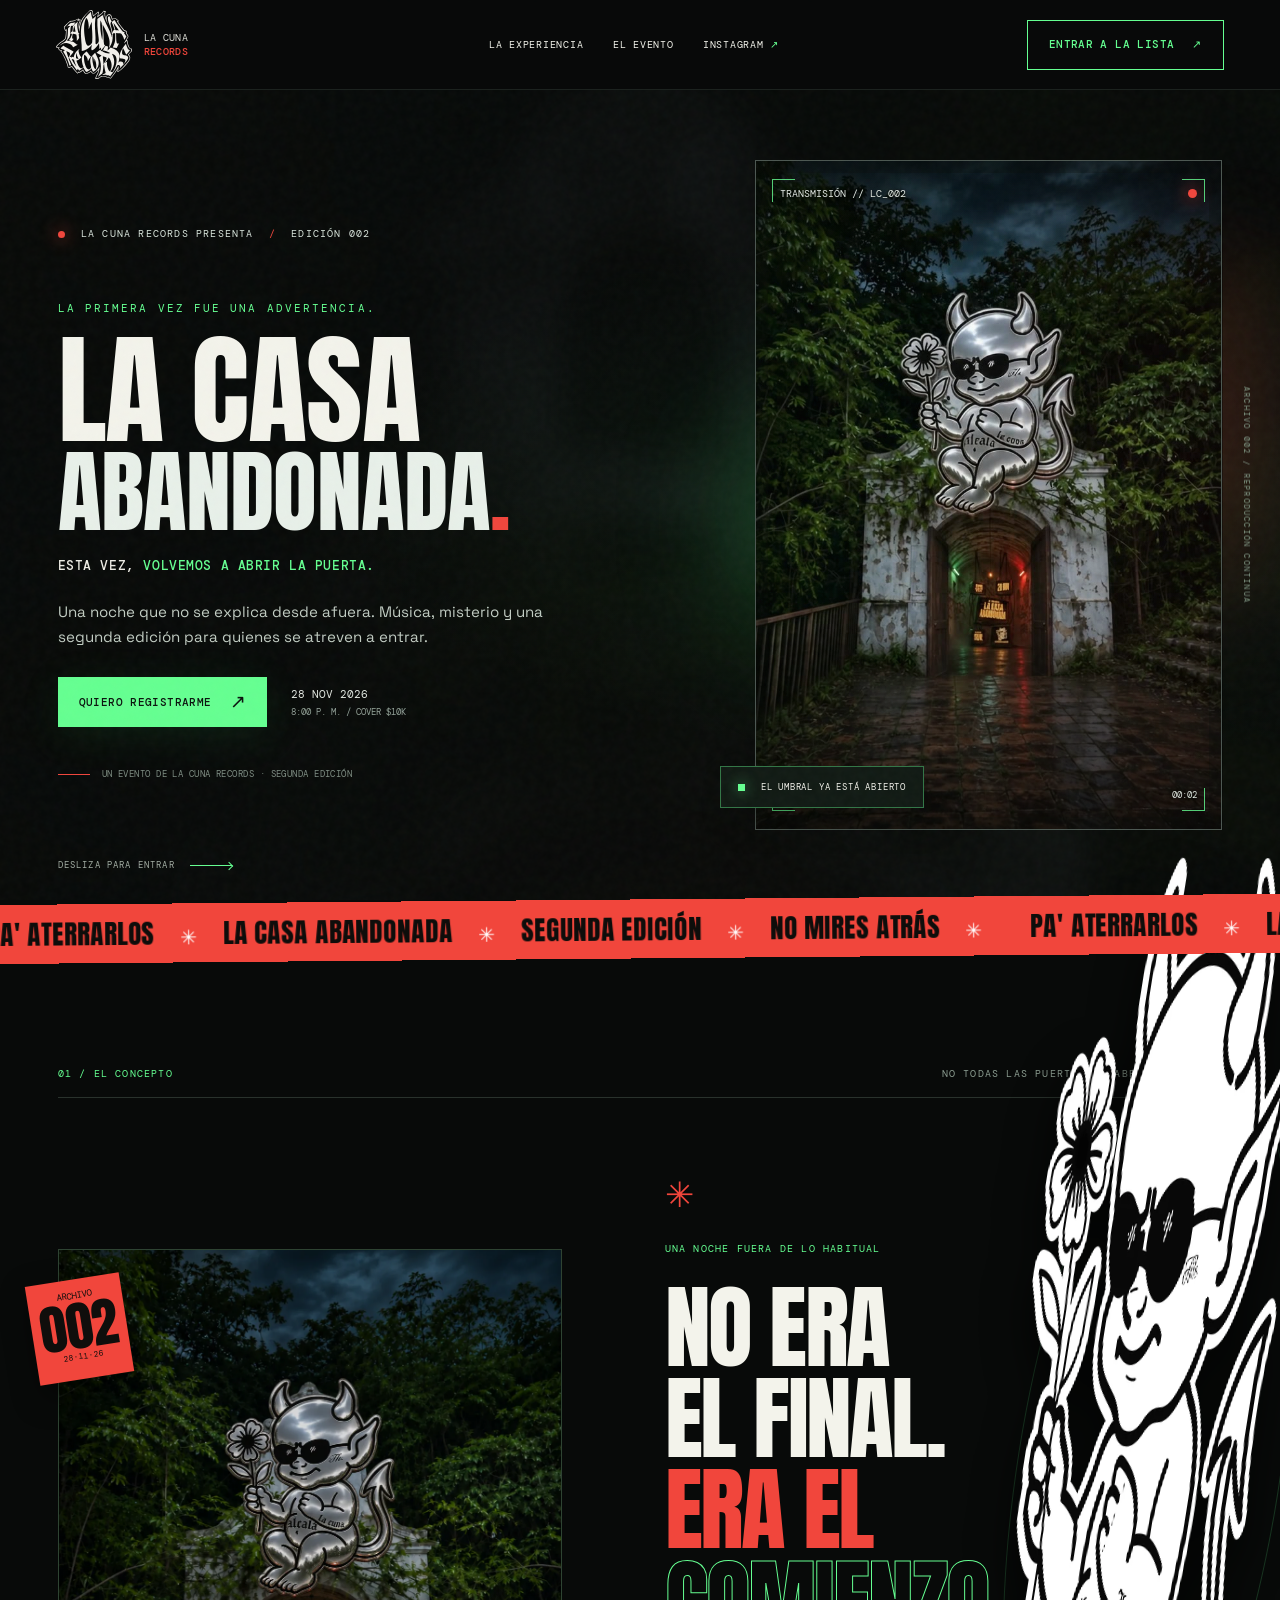
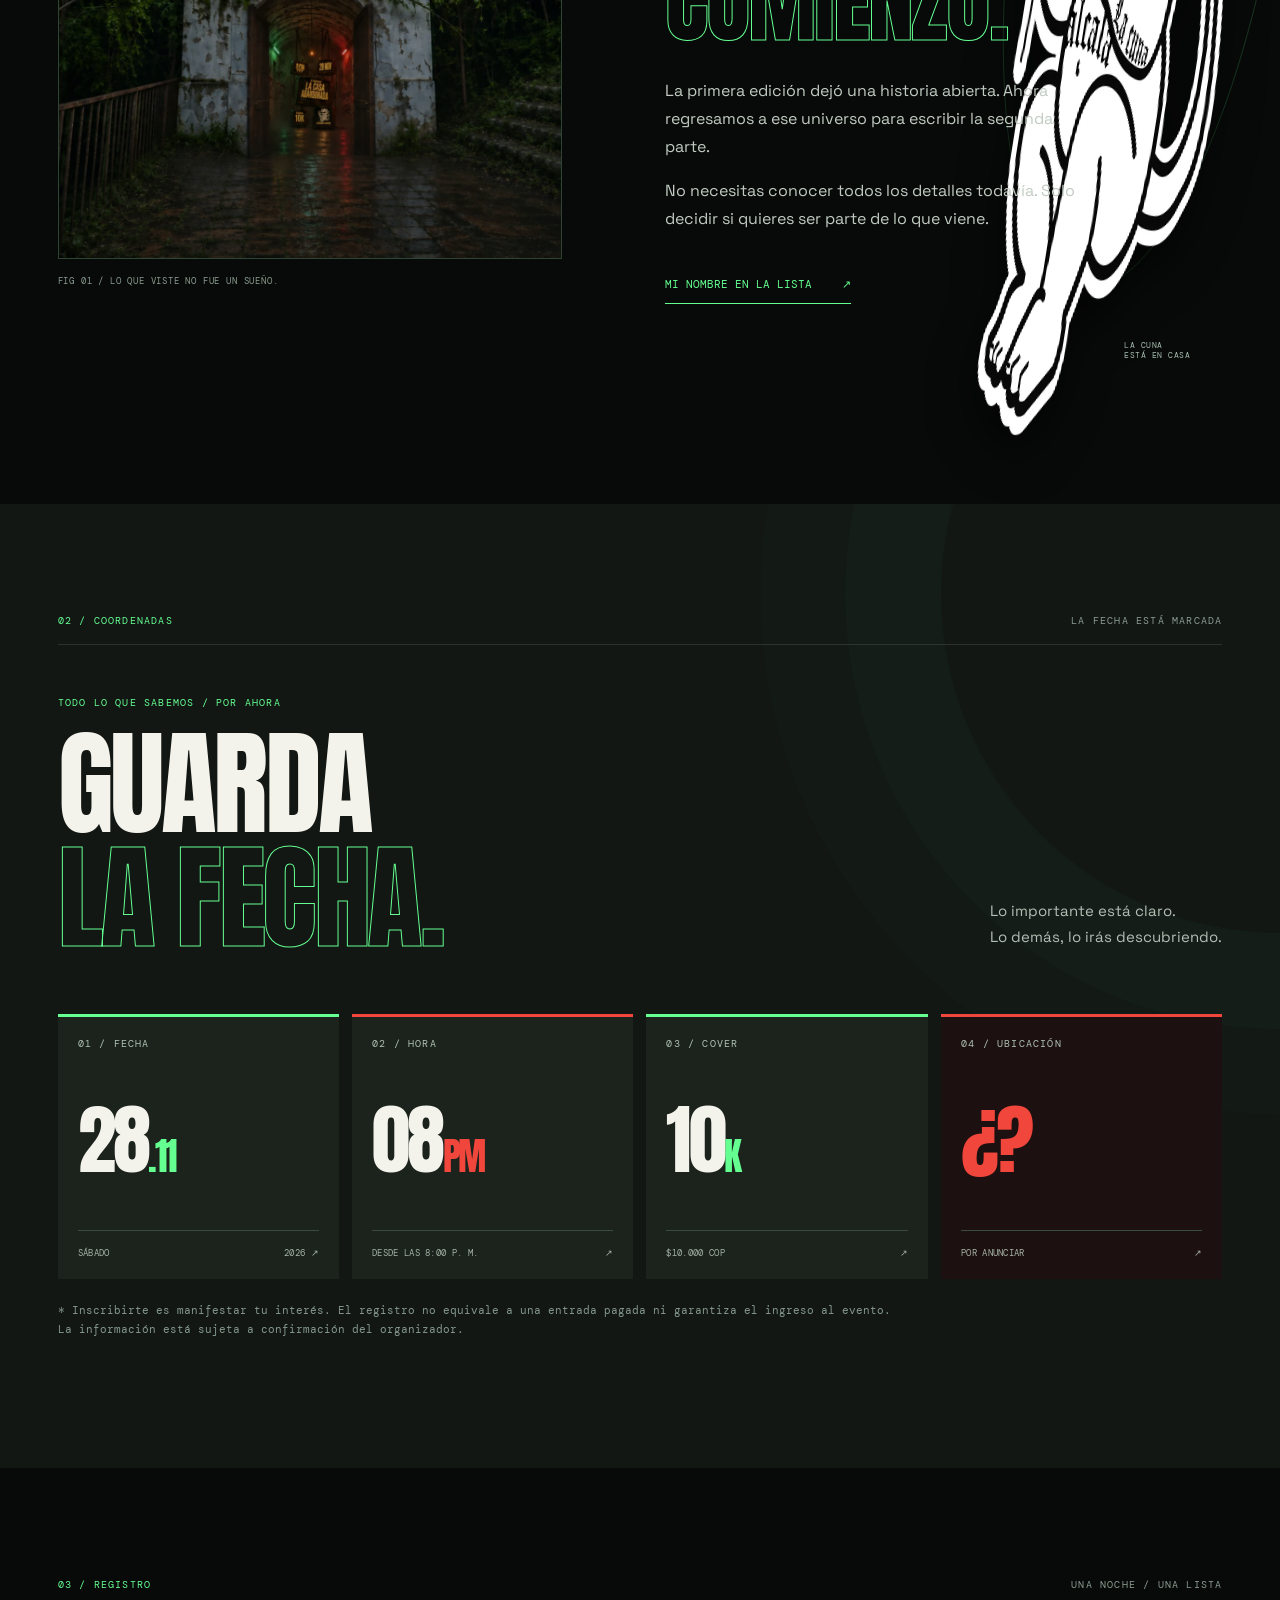
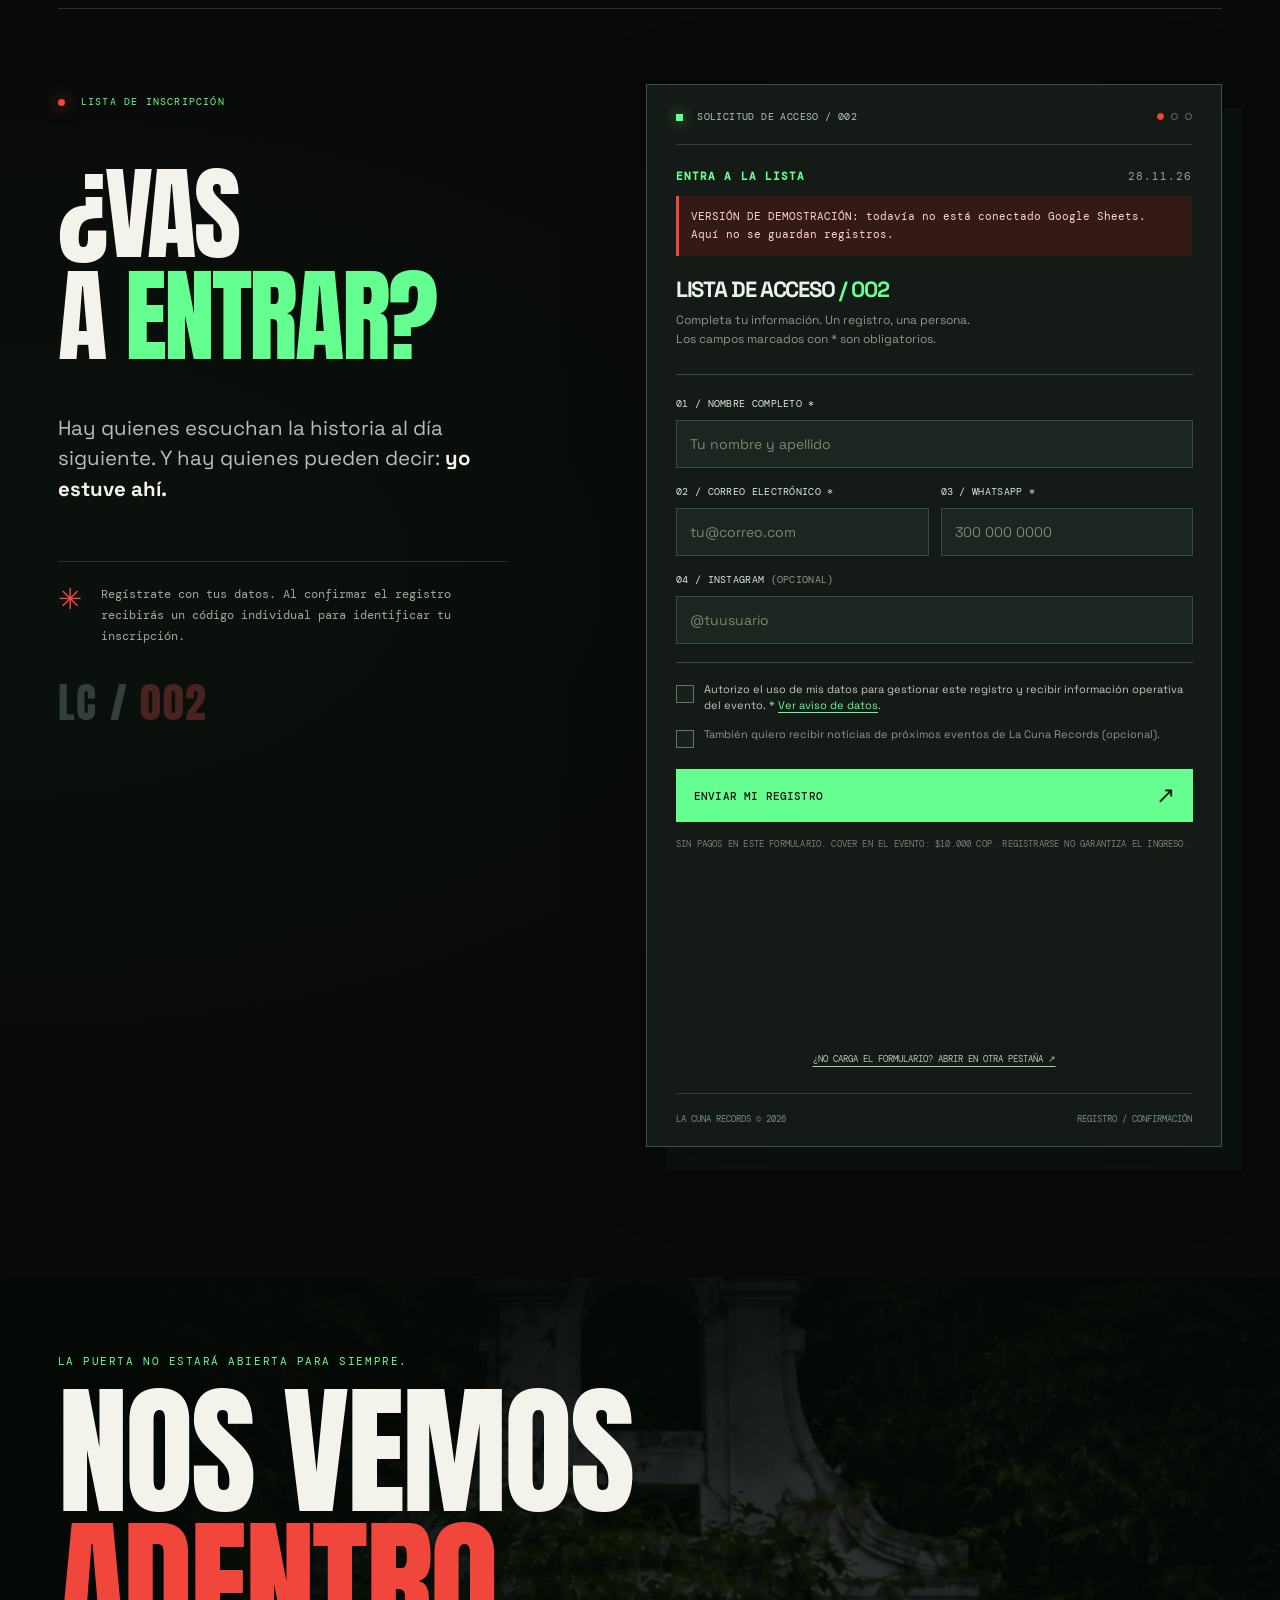
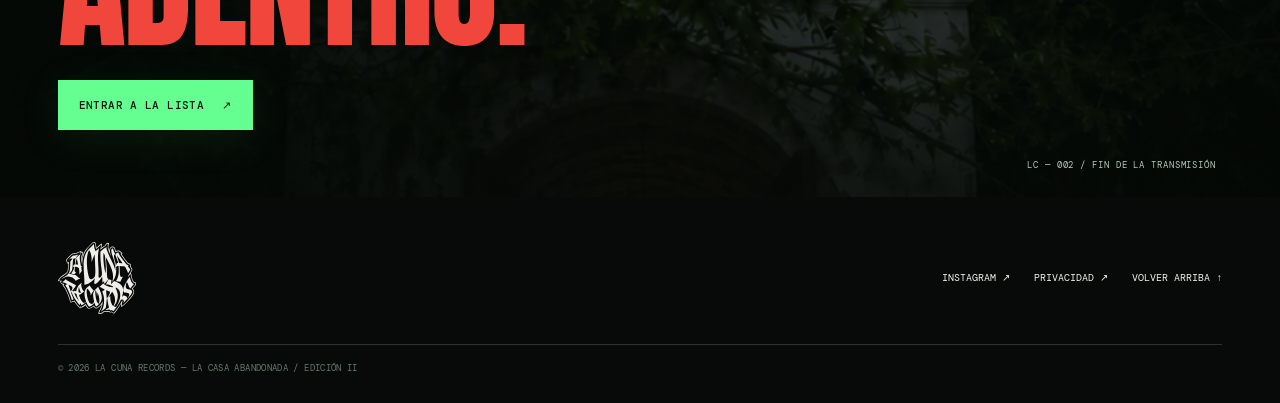
==== index.html @ 4467b570 "Add files via upload" ====
<!doctype html>
<html lang="es">
<head>
  <meta charset="utf-8">
  <meta name="viewport" content="width=device-width, initial-scale=1, viewport-fit=cover">
  <meta name="theme-color" content="#080a09">
  <meta name="description" content="La Casa Abandonada II, 28 de noviembre de 2026. Una experiencia de La Cuna Records. Entra a la lista de registro.">
  <meta property="og:type" content="website">
  <meta property="og:title" content="La Casa Abandonada II — La Cuna Records">
  <meta property="og:description" content="Hay puertas que solo se abren una noche. 28 NOV 2026 · Registro abierto.">
  <meta property="og:locale" content="es_CO">
  <meta property="og:image" content="https://juancarlos5505-ship-it.github.io/LACUNARECORDZ/assets/capilla-nocturna.webp">
  <meta name="color-scheme" content="dark">
  <link rel="icon" type="image/webp" href="./assets/mascota-cuna.webp">
  <link rel="preconnect" href="https://fonts.googleapis.com">
  <link rel="preconnect" href="https://fonts.gstatic.com" crossorigin>
  <link href="https://fonts.googleapis.com/css2?family=Anton&family=DM+Mono:wght@400;500&family=Space+Grotesk:wght@400;500;600;700&display=swap" rel="stylesheet">
  <link rel="preload" as="image" href="./assets/video-portada.jpg">
  <link rel="stylesheet" href="./styles.css">
  <script src="./config.js" defer></script>
  <script src="./main.js" defer></script>
  <title>La Casa Abandonada II | La Cuna Records</title>
</head>
<body>
<a href="#contenido" class="skip-link">Saltar al contenido</a>
<div class="grain" aria-hidden="true"></div>
<div class="scroll-progress" id="scroll-progress" aria-hidden="true"></div>

<header class="site-header" id="inicio">
  <a class="site-logo" href="#inicio" aria-label="La Cuna Records, inicio">
    <img src="./assets/logo-lacuna-claro.svg" alt="La Cuna Records" width="96" height="88">
    <span>LA CUNA<br><strong>RECORDS</strong></span>
  </a>
  <nav class="navigation" aria-label="Navegación principal">
    <a href="#experiencia">LA EXPERIENCIA</a>
    <a href="#informacion">EL EVENTO</a>
    <a href="https://www.instagram.com/lacunarecordz/" target="_blank" rel="noopener noreferrer">INSTAGRAM <span aria-hidden="true">↗</span></a>
  </nav>
  <a href="#registro" class="button button-outline nav-register">ENTRAR A LA LISTA <span aria-hidden="true">↗</span></a>
</header>

<main id="contenido">
  <section class="hero" aria-labelledby="hero-title">
    <div class="hero-ambient" aria-hidden="true"></div>
    <div class="hero-grid page-width">
      <div class="hero-copy">
        <p class="eyebrow hero-eyebrow"><span class="live-dot"></span> LA CUNA RECORDS PRESENTA <span class="slash">/</span> EDICIÓN 002</p>
        <p class="hero-overline" data-reveal="up">LA PRIMERA VEZ FUE UNA ADVERTENCIA.</p>
        <h1 class="hero-title" id="hero-title" aria-label="La Casa Abandonada">
          <span class="title-line title-one" data-reveal="up">LA CASA</span>
          <span class="title-line title-two" data-reveal="up">ABANDONADA<span class="red-dot">.</span></span>
        </h1>
        <p class="hero-subtitle" data-reveal="up">ESTA VEZ, <em>VOLVEMOS A ABRIR LA PUERTA.</em></p>
        <p class="hero-description" data-reveal="up">Una noche que no se explica desde afuera. Música, misterio y una segunda edición para quienes se atreven a entrar.</p>
        <div class="hero-actions" data-reveal="up">
          <a class="button button-solid" href="#registro">QUIERO REGISTRARME <span class="arrow" aria-hidden="true">↗</span></a>
          <span class="hero-date"><span>28 NOV 2026</span><small>8:00 P. M. / COVER $10K</small></span>
        </div>
        <div class="hero-footnote"><span class="mini-line"></span> UN EVENTO DE LA CUNA RECORDS · SEGUNDA EDICIÓN</div>
      </div>

      <div class="hero-scene" aria-label="Video de la cámara entrando a la iglesia de La Casa Abandonada">
        <div class="hero-scene-glow" aria-hidden="true"></div>
        <div class="scene-frame">
          <video class="scene-video" id="scene-video" muted autoplay loop playsinline preload="metadata" poster="./assets/video-portada.jpg" aria-label="Recorrido visual hacia la entrada del evento">
            <source src="./assets/entrada-cinematica.mp4" type="video/mp4">
          </video>
          <div class="scene-vignette" aria-hidden="true"></div>
          <div class="scene-top"><span>TRANSMISIÓN // LC_002</span><span class="rec-dot"></span></div>
          <div class="scene-bottom"><span>28 NOV <b>·</b> LA CASA ABANDONADA</span><span>00:02</span></div>
          <span class="scene-corner tl" aria-hidden="true"></span><span class="scene-corner tr" aria-hidden="true"></span>
          <span class="scene-corner bl" aria-hidden="true"></span><span class="scene-corner br" aria-hidden="true"></span>
        </div>
        <div class="scene-side-note" aria-hidden="true">ARCHIVO 002 / REPRODUCCIÓN CONTINUA</div>
        <div class="scene-label"><span class="green-square"></span> EL UMBRAL YA ESTÁ ABIERTO</div>
      </div>
    </div>
    <a href="#experiencia" class="scroll-cue" aria-label="Desplazarse para conocer el evento"><span>DESLIZA PARA ENTRAR</span><span class="scroll-line"></span></a>
  </section>

  <div class="ticker" aria-hidden="true"><div class="ticker-track"><span>PA' ATERRARLOS <i>✳</i> LA CASA ABANDONADA <i>✳</i> SEGUNDA EDICIÓN <i>✳</i> NO MIRES ATRÁS <i>✳</i> </span><span>PA' ATERRARLOS <i>✳</i> LA CASA ABANDONADA <i>✳</i> SEGUNDA EDICIÓN <i>✳</i> NO MIRES ATRÁS <i>✳</i> </span></div></div>

  <section id="experiencia" class="experience page-width section-pad" aria-labelledby="experience-title">
    <div class="section-label"><span>01 / EL CONCEPTO</span><span>NO TODAS LAS PUERTAS SE ABREN DOS VECES</span></div>
    <div class="experience-grid">
      <div class="evidence-art reveal-item">
        <div class="evidence-image"><img src="./assets/escena-cromada.webp" alt="La iglesia nocturna y el personaje cromado de La Cuna Records" loading="lazy" width="1080" height="1920"></div>
        <div class="evidence-stamp"><span>ARCHIVO</span><strong>002</strong><small>28·11·26</small></div>
        <span class="evidence-caption">FIG 01 / LO QUE VISTE NO FUE UN SUEÑO.</span>
      </div>
      <div class="experience-copy reveal-item">
        <span class="little-star">✳</span>
        <p class="eyebrow">UNA NOCHE FUERA DE LO HABITUAL</p>
        <h2 id="experience-title" class="section-title">NO ERA<br>EL FINAL.<br><span>ERA EL</span><br><em>COMIENZO.</em></h2>
        <p>La primera edición dejó una historia abierta. Ahora regresamos a ese universo para escribir la segunda parte.</p>
        <p>No necesitas conocer todos los detalles todavía. Solo decidir si quieres ser parte de lo que viene.</p>
        <a class="text-cta" href="#registro">MI NOMBRE EN LA LISTA <span aria-hidden="true">↗</span></a>
        <div class="mascot-wrap" aria-hidden="true"><span class="mascot-ring"></span><img src="./assets/mascota-cuna.webp" alt="" width="900" height="1202" loading="lazy"><span class="mascot-note">LA CUNA<br>ESTÁ EN CASA</span></div>
      </div>
    </div>
  </section>

  <section id="informacion" class="details section-pad" aria-labelledby="details-title">
    <div class="page-width">
      <div class="section-label"><span>02 / COORDENADAS</span><span>LA FECHA ESTÁ MARCADA</span></div>
      <div class="details-header reveal-item"><div><span class="eyebrow">TODO LO QUE SABEMOS / POR AHORA</span><h2 id="details-title" class="section-title">GUARDA<br><em>LA FECHA.</em></h2></div><p>Lo importante está claro.<br>Lo demás, lo irás descubriendo.</p></div>
      <div class="details-grid">
        <article class="info-card reveal-item"><span class="info-num">01 / FECHA</span><div class="info-display">28<span>.11</span></div><div class="info-footer"><span>SÁBADO</span><span>2026 ↗</span></div></article>
        <article class="info-card reveal-item"><span class="info-num">02 / HORA</span><div class="info-display">08<span>PM</span></div><div class="info-footer"><span>DESDE LAS 8:00 P. M.</span><span>↗</span></div></article>
        <article class="info-card reveal-item"><span class="info-num">03 / COVER</span><div class="info-display">10<span>K</span></div><div class="info-footer"><span>$10.000 COP</span><span>↗</span></div></article>
        <article class="info-card info-location reveal-item"><span class="info-num">04 / UBICACIÓN</span><div class="info-display">¿?</div><div class="info-footer"><span>POR ANUNCIAR</span><span>↗</span></div></article>
      </div>
      <p class="fine-print">* Inscribirte es manifestar tu interés. El registro no equivale a una entrada pagada ni garantiza el ingreso al evento. La información está sujeta a confirmación del organizador.</p>
    </div>
  </section>

  <section id="registro" class="registration section-pad" aria-labelledby="register-title">
    <div class="page-width">
      <div class="section-label"><span>03 / REGISTRO</span><span>UNA NOCHE / UNA LISTA</span></div>
      <div class="registration-grid">
        <div class="registration-aside reveal-item">
          <p class="eyebrow"><span class="live-dot"></span> LISTA DE INSCRIPCIÓN</p>
          <h2 id="register-title" class="section-title">¿VAS<br>A <span>ENTRAR?</span></h2>
          <p class="register-lead">Hay quienes escuchan la historia al día siguiente. Y hay quienes pueden decir: <strong>yo estuve ahí.</strong></p>
          <div class="register-rule"><span>✳</span><p>Regístrate con tus datos. Al confirmar el registro recibirás un código individual para identificar tu inscripción.</p></div>
          <div class="register-watermark">LC / <span>002</span></div>
        </div>
        <div class="form-frame reveal-item">
          <div class="form-top"><span><span class="green-square"></span> SOLICITUD DE ACCESO / 002</span><div class="window-dots" aria-hidden="true"><i></i><i></i><i></i></div></div>
          <div class="form-intro"><strong>ENTRA A LA LISTA</strong><span>28.11.26</span></div>
          <p class="setup-warning" id="setup-warning" hidden>VERSIÓN DE DEMOSTRACIÓN: todavía no está conectado Google Sheets. Aquí no se guardan registros.</p>
          <iframe id="registration-frame" src="./formulario-preview.html" title="Formulario para registrarte en La Casa Abandonada" loading="lazy" referrerpolicy="strict-origin-when-cross-origin"></iframe>
          <a id="open-form" class="fallback-link" href="./formulario-preview.html" target="_blank" rel="noopener noreferrer">¿NO CARGA EL FORMULARIO? ABRIR EN OTRA PESTAÑA ↗</a>
          <div class="form-bottom"><span>LA CUNA RECORDS © 2026</span><span>REGISTRO / CONFIRMACIÓN</span></div>
        </div>
      </div>
    </div>
  </section>

  <section class="closing" aria-labelledby="closing-title">
    <img src="./assets/capilla-nocturna.webp" alt="Entrada nocturna a la iglesia de La Casa Abandonada" loading="lazy" width="941" height="1672">
    <div class="closing-shade" aria-hidden="true"></div>
    <div class="closing-copy page-width reveal-item"><p>LA PUERTA NO ESTARÁ ABIERTA PARA SIEMPRE.</p><h2 id="closing-title">NOS VEMOS<br><span>ADENTRO.</span></h2><a href="#registro" class="button button-solid">ENTRAR A LA LISTA <span aria-hidden="true">↗</span></a></div>
    <span class="closing-tag">LC — 002 / FIN DE LA TRANSMISIÓN</span>
  </section>
</main>
<footer class="site-footer page-width"><a href="#inicio" class="footer-brand"><img src="./assets/logo-lacuna-claro.svg" alt="La Cuna Records" width="78" height="72"></a><div class="footer-links"><a href="https://www.instagram.com/lacunarecordz/" target="_blank" rel="noopener noreferrer">INSTAGRAM ↗</a><a href="./privacidad.html">PRIVACIDAD ↗</a><a href="#inicio">VOLVER ARRIBA ↑</a></div><p>© 2026 LA CUNA RECORDS — LA CASA ABANDONADA / EDICIÓN II</p></footer>
</body>
</html>
---- styles.css ----
:root{--bg:#080a09;--surface:#101310;--surface-2:#161b17;--text:#f3f3eb;--soft:#c1c9c1;--muted:#919e95;--line:#29322c;--green:#65ff91;--red:#f1463c;--mono:'DM Mono',monospace;--body:'Space Grotesk',Arial,sans-serif;--display:'Anton','Impact',sans-serif}
*,*::before,*::after{box-sizing:border-box}
html{scroll-behavior:smooth;scroll-padding-top:95px}
body{margin:0;background:var(--bg);color:var(--text);font-family:var(--body);-webkit-font-smoothing:antialiased;overflow-x:clip}
a{color:inherit;text-decoration:none}button{font:inherit}img,video{display:block;max-width:100%}::selection{background:var(--red);color:#fff}
.page-width{width:min(100% - clamp(44px,9vw,160px),1540px);margin-inline:auto}
.skip-link{position:fixed;left:20px;top:-100px;background:var(--green);color:#000;padding:14px;z-index:1000}.skip-link:focus{top:15px}
.grain{position:fixed;inset:0;z-index:30;opacity:.13;pointer-events:none;background-image:url("data:image/svg+xml,%3Csvg viewBox='0 0 160 160' xmlns='http://www.w3.org/2000/svg'%3E%3Cfilter id='n'%3E%3CfeTurbulence type='fractalNoise' baseFrequency='.7' numOctaves='3' stitchTiles='stitch'/%3E%3C/filter%3E%3Crect width='100%25' height='100%25' opacity='.25' filter='url(%23n)'/%3E%3C/svg%3E")}
.scroll-progress{position:fixed;top:0;left:0;height:2px;width:0;background:linear-gradient(90deg,var(--green),var(--red));z-index:200;pointer-events:none}
.site-header{height:90px;display:flex;align-items:center;justify-content:space-between;gap:25px;padding:0 clamp(22px,4.4vw,75px);background:rgba(8,10,9,.78);border-bottom:1px solid rgba(178,209,184,.12);backdrop-filter:blur(17px);position:relative;z-index:100}
.site-logo{display:flex;align-items:center;gap:12px;min-width:185px}.site-logo img{height:69px;width:auto;max-width:78px;object-fit:contain}.site-logo span{font-family:var(--mono);letter-spacing:.03em;line-height:1.4;font-size:10px;color:#deded7}.site-logo strong{color:var(--red);font-weight:500}
.navigation{display:flex;align-items:center;gap:clamp(18px,2.3vw,38px);font:10px var(--mono);letter-spacing:.075em}.navigation a{transition:color .2s}.navigation a:hover,.footer-links a:hover{color:var(--green)}.navigation a span{color:var(--green)}
.button{display:inline-flex;align-items:center;justify-content:space-between;gap:18px;min-height:50px;padding:14px 21px;font:11px/1.3 var(--mono);font-weight:500;letter-spacing:.035em;white-space:nowrap;transition:transform .28s cubic-bezier(.2,.7,.2,1),background .28s,border-color .28s,color .28s;cursor:pointer}.button:hover{transform:translateY(-4px)}.button:focus-visible,.text-cta:focus-visible,.site-header a:focus-visible{outline:2px solid var(--green);outline-offset:4px}.button-outline{border:1px solid var(--green);color:var(--green)}.button-outline:hover{background:var(--green);color:var(--bg)}.button-solid{background:var(--green);color:#0b130e;box-shadow:0 8px 42px rgba(52,210,90,.1)}.button-solid:hover{background:#91ffae;box-shadow:0 14px 45px rgba(52,210,90,.19)}.button .arrow{font-size:19px;line-height:.6}
.eyebrow{font:10px/1.5 var(--mono);color:var(--green);letter-spacing:.12em}.slash{color:var(--red);padding:0 8px}.live-dot,.rec-dot,.green-square{width:7px;height:7px;display:inline-block;background:var(--red);border-radius:50%;vertical-align:middle;box-shadow:0 0 17px var(--red);margin-right:9px;animation:blinksoft 2.1s ease-in-out infinite}.green-square{border-radius:0;background:var(--green);box-shadow:0 0 14px rgba(101,255,145,.65)}
.hero{min-height:765px;height:min(880px,calc(100svh - 90px));max-height:920px;position:relative;isolation:isolate;overflow:hidden;background:radial-gradient(ellipse at 78% 50%,rgba(38,88,51,.22),transparent 47%),#080a09}
.hero-ambient{position:absolute;z-index:-1;inset:-20%;background-image:linear-gradient(90deg,rgba(8,10,9,.93) 23%,rgba(8,10,9,.7) 56%,rgba(8,10,9,.55)),url('./assets/capilla-nocturna.webp');background-size:cover;background-position:center 42%;opacity:.22;filter:blur(15px) saturate(1.25);transform:scale(1.05)}
.hero-grid{height:100%;display:grid;grid-template-columns:minmax(0,1.17fr) minmax(0,.83fr);gap:clamp(24px,3vw,63px);align-items:center;position:relative;z-index:1}
.hero-copy{padding:28px 0 65px;position:relative;z-index:3}.hero-eyebrow{margin:0 0 60px;color:#d9e5dc}.hero-overline{font:11px/1.4 var(--mono);letter-spacing:.19em;color:var(--green);margin:0 0 14px}.hero-title{margin:0;font-family:var(--display);font-weight:400;line-height:.98;letter-spacing:-.035em;max-width:100%}.title-line{display:block;white-space:nowrap}.title-one{font-size:clamp(80px,9.5vw,157px)}.title-two{font-size:clamp(60px,7.0vw,111px);color:#e8f0e9}.red-dot{color:var(--red)}.hero-subtitle{margin:20px 0 0;font-family:var(--mono);font-size:clamp(12px,1vw,15px);font-weight:500;color:#eeede5;letter-spacing:.045em}.hero-subtitle em{font-style:normal;color:var(--green)}.hero-description{font-size:clamp(15px,1.18vw,18px);line-height:1.65;max-width:510px;color:#c2cdc3;margin:26px 0 27px}.hero-actions{display:flex;align-items:center;gap:24px;flex-wrap:wrap}.hero-date{display:flex;flex-direction:column;gap:5px;font:11px var(--mono);color:#e1e7e0}.hero-date small{font-size:9px;color:#93a298}.hero-footnote{position:absolute;bottom:12px;left:0;display:flex;align-items:center;gap:12px;color:#7e8d83;font:9px var(--mono);letter-spacing:.05em;white-space:nowrap}.mini-line{display:inline-block;width:32px;height:1px;background:var(--red)}
.hero-scene{height:min(670px,76vh);max-width:530px;min-width:0;width:100%;position:relative;justify-self:end}.hero-scene-glow{position:absolute;inset:12% -13%;z-index:-1;background:radial-gradient(ellipse at 35% 55%,rgba(29,207,77,.3),transparent 48%),radial-gradient(ellipse at 72% 35%,rgba(246,61,46,.22),transparent 55%);filter:blur(44px)}.scene-frame{width:100%;height:100%;position:relative;overflow:hidden;background:#121815;border:1px solid rgba(210,233,219,.3);box-shadow:0 22px 80px rgba(0,0,0,.65)}.scene-frame::before{content:'';position:absolute;inset:0;z-index:4;pointer-events:none;border:12px solid rgba(10,12,10,.28)}.scene-video{width:100%;height:100%;object-fit:cover;object-position:center 60%;filter:contrast(1.02) saturate(1.03)}.scene-vignette{position:absolute;inset:0;pointer-events:none;background:linear-gradient(180deg,rgba(1,3,2,.5),transparent 17%,transparent 65%,rgba(0,0,0,.72)),linear-gradient(90deg,rgba(4,15,9,.15),transparent 40%,rgba(43,5,4,.2));z-index:2}.scene-top,.scene-bottom{position:absolute;left:24px;right:24px;z-index:5;display:flex;justify-content:space-between;align-items:center;color:#e1e8e2;font:10px var(--mono);text-shadow:0 1px 4px #000}.scene-top{top:26px}.scene-bottom{bottom:28px;font-size:9px}.scene-bottom b{color:var(--red)}.rec-dot{margin:0;width:9px;height:9px}.scene-corner{width:23px;height:23px;position:absolute;border:1px solid var(--green);z-index:5;opacity:.8;pointer-events:none}.scene-corner.tl{top:18px;left:16px;border-right:0;border-bottom:0}.scene-corner.tr{top:18px;right:16px;border-left:0;border-bottom:0}.scene-corner.bl{bottom:18px;left:16px;border-right:0;border-top:0}.scene-corner.br{bottom:18px;right:16px;border-left:0;border-top:0}.scene-side-note{position:absolute;right:-25px;top:50%;transform:translate(50%,-50%) rotate(90deg);font:8px var(--mono);letter-spacing:.15em;color:#839a87;white-space:nowrap}.scene-label{position:absolute;bottom:22px;left:-35px;padding:14px 17px;background:#111a14;border:1px solid rgba(101,255,145,.4);font:9px var(--mono);letter-spacing:.09em;box-shadow:12px 15px 30px rgba(0,0,0,.28)}.scene-label .green-square{margin-right:10px}
.scroll-cue{position:absolute;left:clamp(22px,4.5vw,75px);bottom:29px;display:flex;align-items:center;gap:15px;color:#a2ada3;font:9px var(--mono);letter-spacing:.13em;z-index:3}.scroll-line{height:1px;width:42px;background:var(--green);position:relative}.scroll-line::after{content:'';width:6px;height:6px;border-right:1px solid var(--green);border-bottom:1px solid var(--green);position:absolute;right:0;top:-2px;transform:rotate(-45deg)}
.ticker{background:var(--red);color:#0e0d0b;height:57px;overflow:hidden;display:flex;align-items:center;transform:rotate(-.5deg) scale(1.02);position:relative;z-index:3}.ticker-track{white-space:nowrap;display:flex;width:max-content;animation:marquee 30s linear infinite}.ticker-track span{font:26px var(--display);letter-spacing:.025em;display:block;padding-right:28px}.ticker-track i{color:#fff;font-style:normal;font-size:20px;margin:0 18px}
.section-pad{padding-top:110px;padding-bottom:130px}.section-label{display:flex;justify-content:space-between;align-items:center;gap:20px;border-bottom:1px solid var(--line);padding-bottom:17px;color:#8b9c90;font:10px var(--mono);letter-spacing:.12em}.section-label span:first-child{color:var(--green)}.section-title{font-family:var(--display);font-weight:400;line-height:.99;letter-spacing:-.03em;font-size:clamp(72px,8vw,130px);margin:15px 0 30px}.section-title em{font-style:normal;color:transparent;-webkit-text-stroke:1px var(--text)}
.experience{position:relative}.experience-grid{display:grid;grid-template-columns:minmax(0,.95fr) minmax(0,1.05fr);gap:clamp(35px,8vw,130px);align-items:center;margin-top:65px}.evidence-art{position:relative;width:min(100%,510px);justify-self:center}.evidence-image{height:610px;overflow:hidden;position:relative;background:#142318;border:1px solid rgba(180,233,186,.16)}.evidence-image img{width:100%;height:100%;object-fit:cover;object-position:center 52%;transition:transform 1.3s cubic-bezier(.2,.7,.2,1);filter:brightness(.86)}.evidence-art:hover .evidence-image img{transform:scale(1.045)}.evidence-image:after{content:'';position:absolute;inset:0;background:linear-gradient(180deg,transparent 50%,rgba(2,6,3,.55))}.evidence-stamp{position:absolute;top:30px;left:-26px;display:flex;flex-direction:column;align-items:center;width:95px;height:100px;background:var(--red);color:#100e0c;padding:10px 6px;transform:rotate(-9deg);font:9px var(--mono);box-shadow:5px 12px 30px #0008}.evidence-stamp strong{font:53px/.95 var(--display)}.evidence-stamp small{font-size:8px}.evidence-caption{display:block;margin-top:16px;font:9px var(--mono);letter-spacing:.09em;color:#899b8f}
.experience-copy{position:relative;min-height:660px;padding:10px 0 70px;isolation:isolate}.experience-copy .eyebrow{margin:0 0 26px}.experience-copy .section-title{font-size:clamp(65px,7.2vw,112px);position:relative;z-index:2}.experience-copy .section-title span{color:var(--red)}.experience-copy .section-title em{-webkit-text-stroke:1px var(--green)}.experience-copy>p:not(.eyebrow){max-width:425px;font-size:16px;line-height:1.75;color:#c1cbc2;position:relative;z-index:2}.little-star{display:block;color:var(--red);font-size:35px;margin-bottom:24px}.text-cta{display:inline-flex;align-items:center;gap:30px;border-bottom:1px solid var(--green);padding:18px 0 12px;font:11px var(--mono);color:var(--green);margin-top:10px;position:relative;z-index:3;transition:gap .3s}.text-cta:hover{gap:42px}.mascot-wrap{position:absolute;right:-6%;bottom:-72px;width:min(250px,49%);pointer-events:none;z-index:1;transform:rotate(9deg)}.mascot-wrap img{width:100%;position:relative;z-index:2;filter:drop-shadow(0 24px 22px #000a);animation:mascotFloat 7s ease-in-out infinite}.mascot-ring{position:absolute;display:block;border:1px solid rgba(101,255,145,.18);border-radius:50%;width:105%;height:70%;top:17%;left:6%}.mascot-note{position:absolute;right:-5%;bottom:8%;font:8px var(--mono);letter-spacing:.06em;color:#a7bdb1;transform:rotate(-9deg)}
.details{background:#121714;position:relative;overflow:hidden}.details::before{content:'';position:absolute;width:680px;height:680px;border:1px solid rgba(101,255,145,.035);border-radius:50%;right:-340px;top:-250px;box-shadow:0 0 0 95px rgba(101,255,145,.012),0 0 0 180px rgba(101,255,145,.01);pointer-events:none}.details-header{display:flex;justify-content:space-between;align-items:end;gap:25px;margin-top:45px;margin-bottom:60px}.details-header .section-title{font-size:clamp(78px,9vw,144px);margin-bottom:0}.details-header .section-title em{-webkit-text-stroke:1px var(--green)}.details-header>p{font-size:15px;line-height:1.7;color:#b3bfb4;margin-bottom:5px}
.details-grid{display:grid;grid-template-columns:repeat(4,minmax(0,1fr));gap:13px}.info-card{background:#1b231c;min-height:265px;display:flex;flex-direction:column;justify-content:space-between;padding:20px;border-top:3px solid var(--green);transition:transform .3s,background .3s}.info-card:hover{transform:translateY(-7px);background:#28392d}.info-card:nth-child(2){border-color:var(--red)}.info-card:nth-child(3){border-color:var(--green)}.info-card:nth-child(4){background:#1d1010;border-color:var(--red)}.info-card:nth-child(4):hover{background:#291b1a}.info-num{font:10px var(--mono);color:#afc1b2;letter-spacing:.12em}.info-display{font:clamp(62px,6vw,103px)/1 var(--display);letter-spacing:-.035em;white-space:nowrap}.info-display span{font-size:.49em;color:var(--green)}.info-card:nth-child(2) .info-display span{color:var(--red)}.info-footer{display:flex;justify-content:space-between;gap:9px;padding-top:16px;border-top:1px solid #3b4c3e;font:9px var(--mono);color:#a5b2a5;letter-spacing:.035em}.info-card:nth-child(4) .info-display{color:var(--red)}.fine-print{max-width:850px;color:#85988b;font:11px/1.7 var(--mono);margin:22px 0 0}
.registration{background:radial-gradient(ellipse at 0% 50%,rgba(27,68,37,.13),transparent 57%),#080a09}.registration-grid{margin-top:75px;display:grid;grid-template-columns:minmax(0,.94fr) minmax(0,1.06fr);gap:clamp(25px,6vw,100px);align-items:start}.registration-aside{min-height:650px;display:flex;flex-direction:column;align-items:flex-start}.registration-aside .section-title{font-size:clamp(80px,8vw,130px);margin-top:45px;margin-bottom:25px}.registration-aside .section-title span{color:var(--green)}.register-lead{font-size:clamp(17px,1.6vw,22px);line-height:1.5;max-width:460px;color:#b4c0b7}.register-lead strong{color:var(--text)}.register-rule{display:flex;gap:19px;border-top:1px solid var(--line);padding-top:22px;margin-top:36px;max-width:450px}.register-rule span{font-size:29px;line-height:1;color:var(--red)}.register-rule p{font:12px/1.75 var(--mono);color:#9dab9d;margin:0}.register-watermark{font:42px var(--display);color:#334039;letter-spacing:.04em;margin-top:auto}.register-watermark span{color:#49231f}
.form-frame{background:#141a15;border:1px solid #3b5342;box-shadow:20px 24px 0 rgba(101,255,145,.027),0 18px 80px rgba(0,0,0,.2);padding:25px 29px 21px}.form-top{display:flex;align-items:center;justify-content:space-between;gap:12px;color:#b6c7bc;font:10px var(--mono);letter-spacing:.04em;padding-bottom:21px;border-bottom:1px solid #2e4133}.form-top .green-square{margin-right:8px}.window-dots{display:flex;gap:7px}.window-dots i{width:7px;height:7px;border:1px solid #6a7b6b;border-radius:50%}.window-dots i:first-child{border-color:var(--red);background:var(--red)}.form-intro{display:flex;justify-content:space-between;gap:15px;margin-top:24px;font:11px var(--mono);color:var(--green);letter-spacing:.1em}.form-intro span{color:#92a698}.form-frame iframe{display:block;width:100%;border:0;height:790px;background:transparent;margin:2px 0 0}.fallback-link{display:block;margin:5px 0 28px;text-align:center;font:9px var(--mono);color:#b3c9b7;text-decoration:underline;text-underline-offset:4px}.fallback-link:hover{color:var(--green)}.form-bottom{display:flex;align-items:center;justify-content:space-between;gap:12px;border-top:1px solid #2e4133;padding-top:19px;font:9px var(--mono);color:#778d7d}.setup-warning{border-left:3px solid var(--red);padding:12px;background:#341a17;color:#ffd2cc;font:11px/1.6 var(--mono);margin:13px 0 0}
.closing{height:520px;min-height:420px;display:flex;align-items:center;justify-content:center;position:relative;isolation:isolate;overflow:hidden;background:#15231a}.closing>img{position:absolute;inset:0;width:100%;height:100%;object-fit:cover;object-position:center 47%;filter:saturate(.9) brightness(.57);z-index:-2;transform:scale(1.1)}.closing-shade{position:absolute;inset:0;background:linear-gradient(90deg,rgba(4,8,5,.89),rgba(3,9,5,.48) 70%,rgba(3,7,4,.75)),radial-gradient(ellipse at 55% 55%,transparent,#080b08);z-index:-1}.closing-copy{position:relative;z-index:3}.closing-copy p{font:11px var(--mono);letter-spacing:.14em;color:var(--green)}.closing-copy h2{font:clamp(85px,11vw,160px)/.95 var(--display);margin:17px 0 28px;letter-spacing:-.02em}.closing-copy h2 span{color:var(--red)}.closing-tag{position:absolute;bottom:26px;right:5%;font:9px var(--mono);letter-spacing:.1em;color:#b5cab9}
.site-footer{padding-top:45px;padding-bottom:29px;display:grid;grid-template-columns:1fr auto;align-items:center;gap:30px}.footer-brand img{height:72px;width:auto;max-width:90px}.footer-links{display:flex;gap:24px;flex-wrap:wrap;font:10px var(--mono)}.site-footer>p{grid-column:1/-1;color:#64796a;border-top:1px solid var(--line);padding-top:17px;margin:0;font:9px var(--mono);letter-spacing:.04em}
/* Motion */
.hero-overline,.hero-title .title-line,.hero-subtitle,.hero-description,.hero-actions{animation:enterUp .85s both cubic-bezier(.2,.75,.2,1)}.hero-overline{animation-delay:.04s}.title-one{animation-delay:.16s!important}.title-two{animation-delay:.28s!important}.hero-subtitle{animation-delay:.42s}.hero-description{animation-delay:.52s}.hero-actions{animation-delay:.64s}.scene-frame{animation:sceneAppear 1s .16s both cubic-bezier(.2,.75,.2,1)}.will-reveal{opacity:0;transform:translateY(32px);transition:opacity .9s ease,transform .9s cubic-bezier(.2,.73,.2,1)}.will-reveal.visible{opacity:1;transform:translateY(0)}@keyframes enterUp{from{opacity:0;transform:translateY(32px)}to{opacity:1;transform:translateY(0)}}@keyframes sceneAppear{from{opacity:0;clip-path:inset(12% 0 12% 0);transform:scale(1.045)}to{opacity:1;clip-path:inset(0);transform:scale(1)}}@keyframes marquee{to{transform:translateX(-50%)}}@keyframes blinksoft{50%{opacity:.42;box-shadow:0 0 4px currentColor}}@keyframes mascotFloat{50%{transform:translateY(-14px) rotate(-2deg)}}
@media(max-width:1180px){.navigation{gap:17px}.site-logo{min-width:160px}.hero-title .title-one{font-size:clamp(75px,9vw,117px)}.hero-title .title-two{font-size:clamp(56px,7vw,90px)}.details-grid{grid-template-columns:repeat(2,1fr)}.info-card{min-height:225px}.experience-copy .section-title{font-size:clamp(65px,7.2vw,105px)}.registration-aside .section-title{font-size:clamp(65px,8vw,105px)}}
@media(max-width:850px){.site-header{height:76px}.site-logo{min-width:0}.site-logo img{height:62px;max-width:75px}.navigation{display:none}.hero{height:auto;min-height:850px;max-height:none}.hero-grid{display:block;min-height:850px}.hero-copy{padding:300px 0 80px;min-height:850px;display:flex;flex-direction:column;justify-content:flex-end}.hero-eyebrow{margin:0 0 40px}.hero-title .title-one{font-size:clamp(74px,13vw,132px)}.hero-title .title-two{font-size:clamp(56px,10.5vw,98px)}.hero-scene{position:absolute;inset:0;width:100%;max-width:none;height:850px;z-index:-1}.scene-frame{width:100%;height:100%;border:0;box-shadow:none}.scene-frame::after{content:'';position:absolute;inset:0;background:linear-gradient(180deg,rgba(5,9,6,.20) 5%,rgba(5,9,6,.56) 36%,rgba(4,7,5,.93) 77%,#080a09 100%);z-index:3}.scene-video{object-position:center 29%;filter:brightness(.72)}.scene-top,.scene-bottom,.scene-side-note,.scene-label,.scene-corner{display:none}.hero-ambient{display:none}.hero-footnote{bottom:28px}.scroll-cue{display:none}.hero-description{max-width:600px}.experience-grid{gap:40px}.evidence-image{height:550px}.experience-copy{min-height:590px}.mascot-wrap{bottom:-5px;right:0;width:210px}.registration-grid{gap:32px}.registration-aside{min-height:0}.register-watermark{display:none}}
@media(max-width:680px){.page-width{width:calc(100% - 42px)}.site-header{padding:0 19px}.site-logo img{height:56px;max-width:60px}.site-logo span{font-size:9px}.nav-register{min-height:40px;padding:10px 11px;gap:8px;font-size:9px}.hero{min-height:830px}.hero-grid{min-height:830px}.hero-copy{min-height:830px;padding:280px 0 74px}.hero-eyebrow{font-size:8px;margin-bottom:30px}.hero-overline{font-size:9px;letter-spacing:.11em}.hero-title .title-one{font-size:clamp(73px,15vw,110px)}.hero-title .title-two{font-size:clamp(51px,11vw,77px)}.hero-subtitle{font-size:10px;line-height:1.65}.hero-description{font-size:15px;margin:18px 0 21px;line-height:1.55}.hero-actions{gap:14px}.hero-date{font-size:10px}.hero-date small{font-size:8px}.hero-footnote{font-size:7px}.hero-scene{height:830px}.ticker{height:49px}.ticker-track span{font-size:21px}.section-pad{padding-top:72px;padding-bottom:95px}.section-label{font-size:8px;line-height:1.5}.section-label span:last-child{text-align:right}.experience-grid{display:grid;grid-template-columns:1fr;gap:62px;margin-top:40px}.evidence-art{width:min(100%,420px)}.evidence-image{height:515px}.evidence-stamp{left:-12px;top:23px;width:78px;height:84px}.evidence-stamp strong{font-size:41px}.evidence-caption{font-size:8px}.experience-copy{min-height:575px;padding-bottom:90px}.experience-copy .section-title{font-size:clamp(66px,12vw,89px);margin-bottom:18px}.experience-copy>p:not(.eyebrow){font-size:15px;max-width:340px}.mascot-wrap{bottom:-26px;right:-6px;width:160px}.mascot-note{display:none}.details-header{align-items:flex-start;flex-direction:column;margin-top:37px;margin-bottom:33px}.details-header .section-title{font-size:clamp(76px,13vw,109px)}.details-header>p{font-size:14px;margin:0}.details-grid{grid-template-columns:repeat(2,minmax(0,1fr));gap:9px}.info-card{min-height:187px;padding:13px}.info-num,.info-footer{font-size:8px}.info-display{font-size:clamp(53px,13vw,72px)}.info-display span{font-size:.45em}.fine-print{font-size:10px}.registration-grid{display:flex;flex-direction:column;margin-top:40px}.registration-aside .section-title{font-size:clamp(78px,13vw,110px);margin:23px 0}.register-lead{font-size:17px}.register-rule{margin:21px 0 10px}.register-rule p{font-size:11px}.form-frame{width:100%;padding:19px 15px}.form-top{font-size:8px}.form-intro{font-size:10px}.form-frame iframe{height:830px}.form-bottom{font-size:8px}.closing{height:395px;min-height:0}.closing-copy h2{font-size:clamp(75px,12.8vw,105px)}.closing-copy p{font-size:9px}.closing-tag{font-size:8px}.site-footer{grid-template-columns:1fr;gap:17px}.footer-links{font-size:9px}.footer-brand img{height:66px}}
@media(max-width:400px){.page-width{width:calc(100% - 32px)}.site-header{padding:0 13px}.site-logo{gap:6px}.site-logo img{max-width:52px}.site-logo span{font-size:8px}.nav-register{font-size:8px;padding:9px 8px}.hero-title .title-one{font-size:14.7vw}.hero-title .title-two{font-size:10.85vw}.hero-copy{padding-top:290px}.hero-eyebrow{letter-spacing:0}.hero-description{font-size:14px}.info-card{min-height:173px;padding:11px}.info-display{font-size:52px}.info-footer{font-size:7px}.form-frame{padding:15px 10px}.form-frame iframe{height:960px}.registration-aside .section-title{font-size:74px}}
@media(prefers-reduced-motion:reduce){html{scroll-behavior:auto}.hero-overline,.hero-title .title-line,.hero-subtitle,.hero-description,.hero-actions,.scene-frame{animation:none!important}.mascot-wrap img,.ticker-track,.live-dot,.rec-dot,.green-square{animation:none!important}.will-reveal{opacity:1!important;transform:none!important;transition:none!important}*,*::before,*::after{transition-duration:.01ms!important;animation-duration:.01ms!important}}
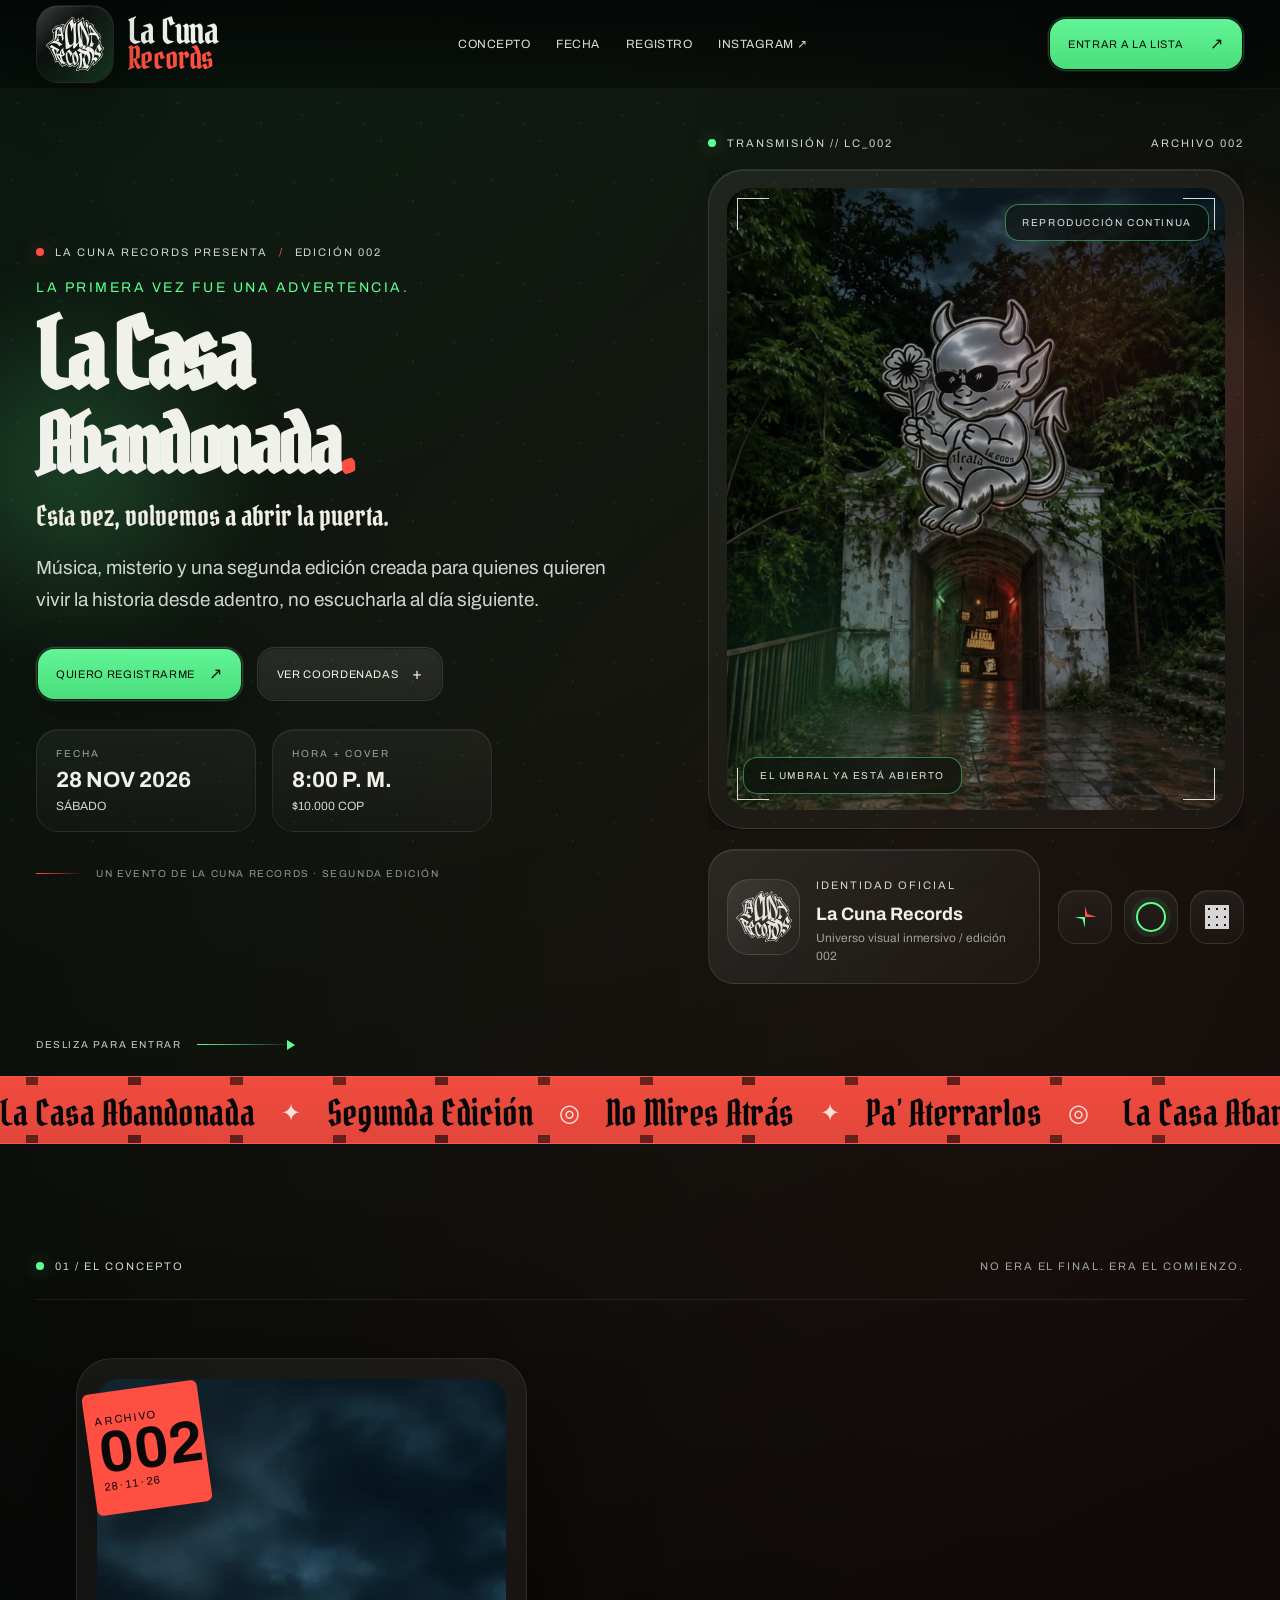
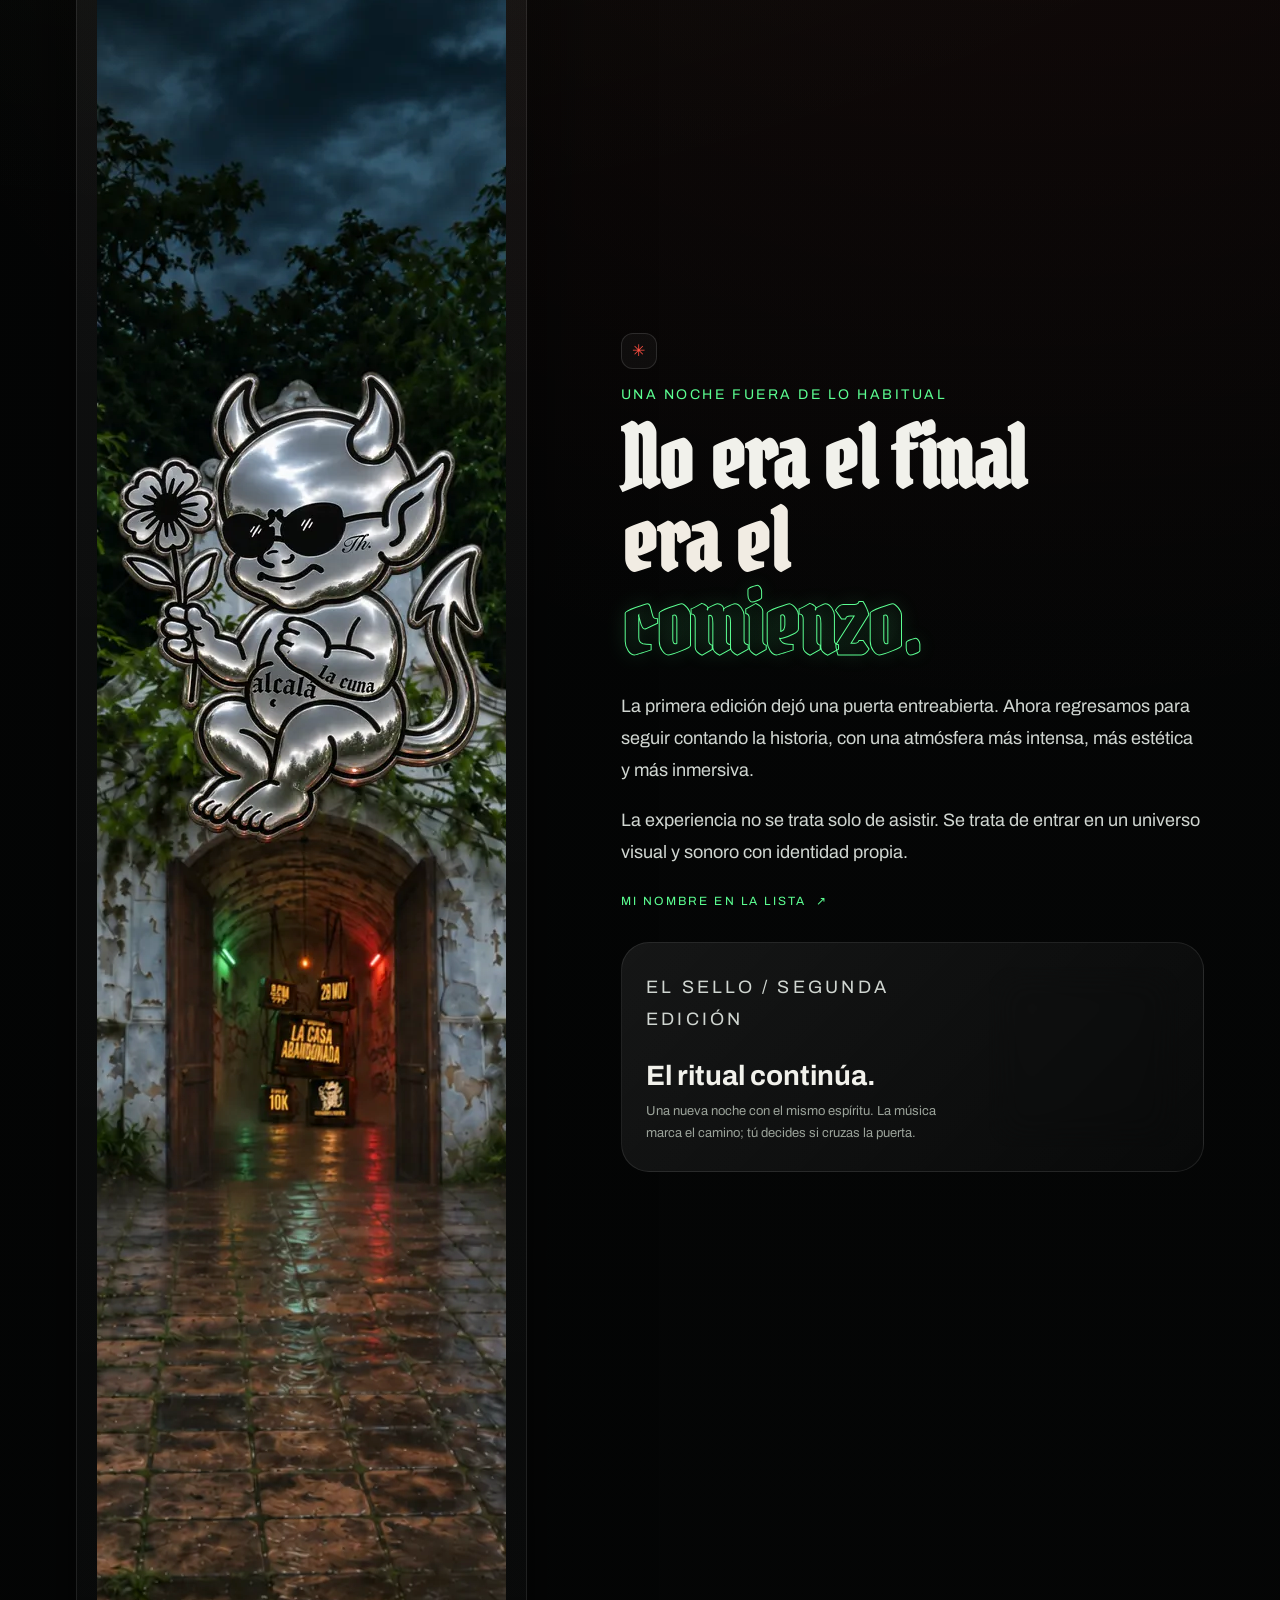
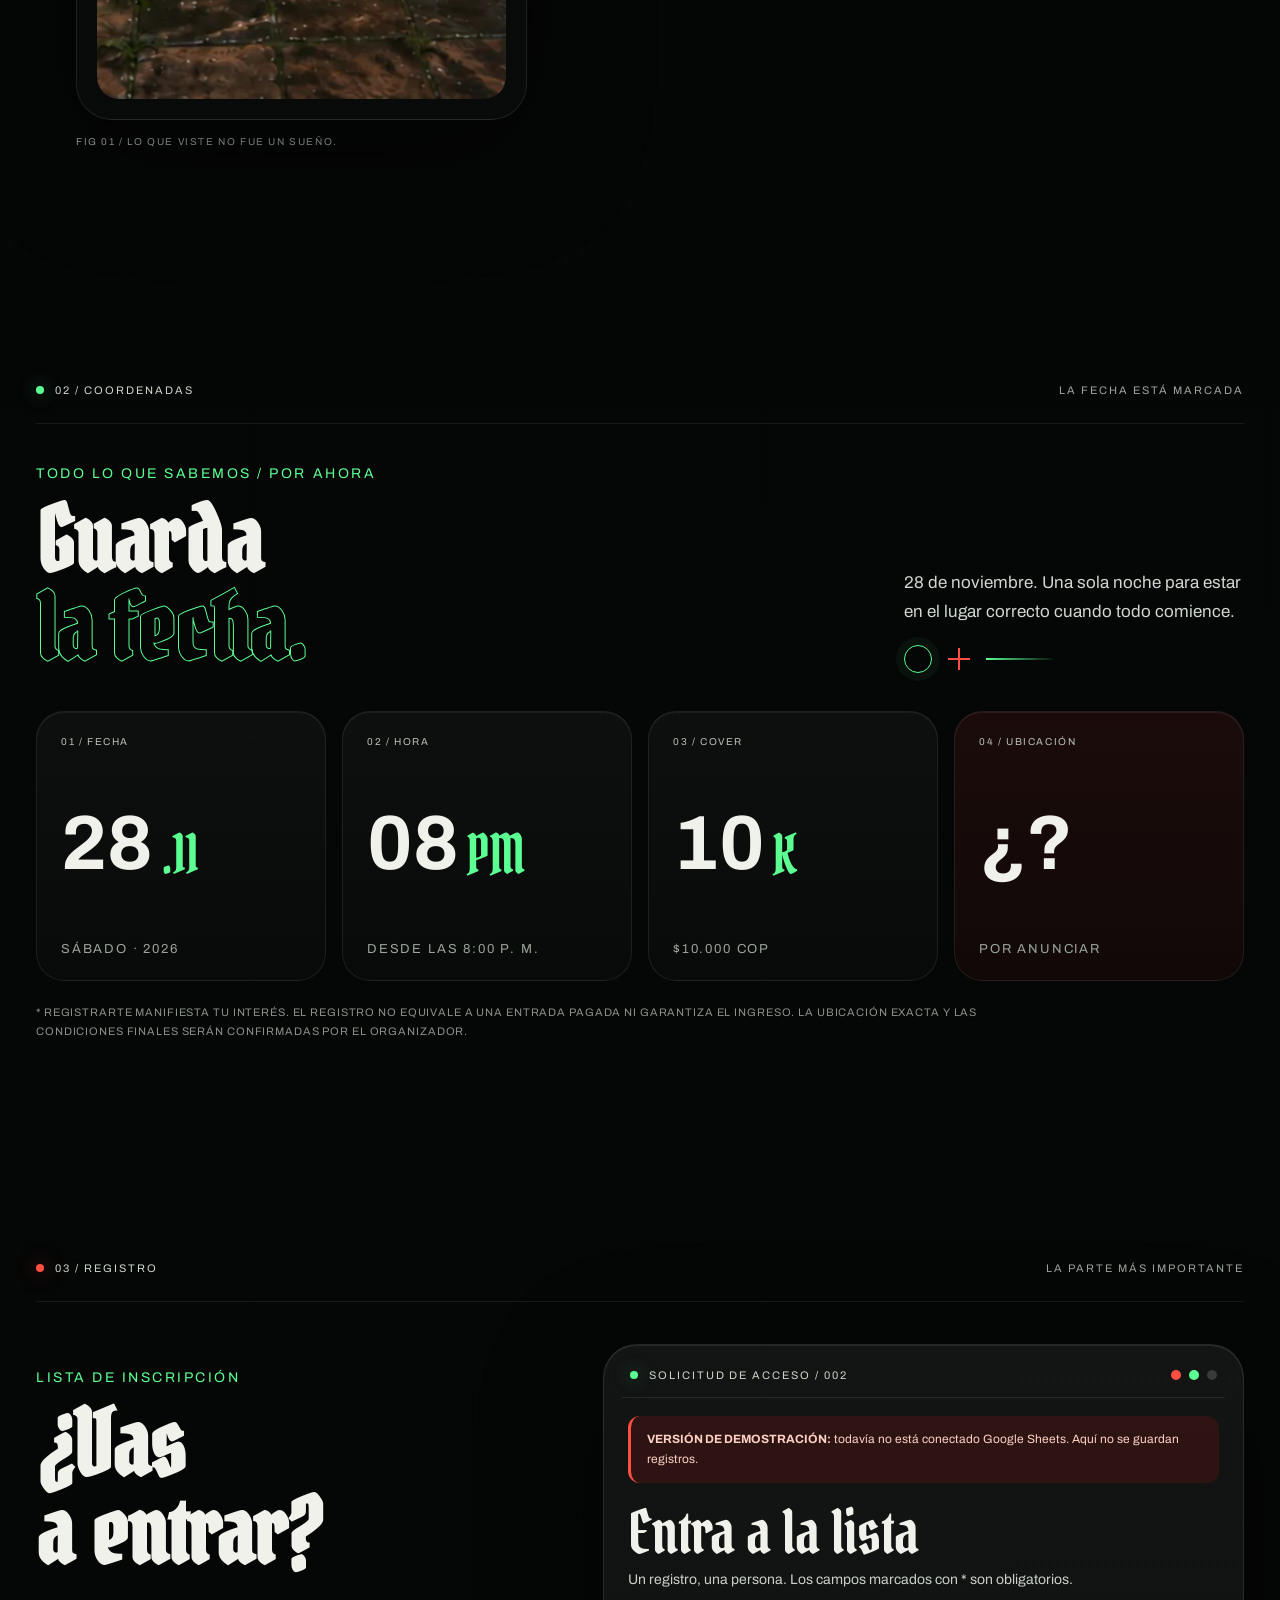
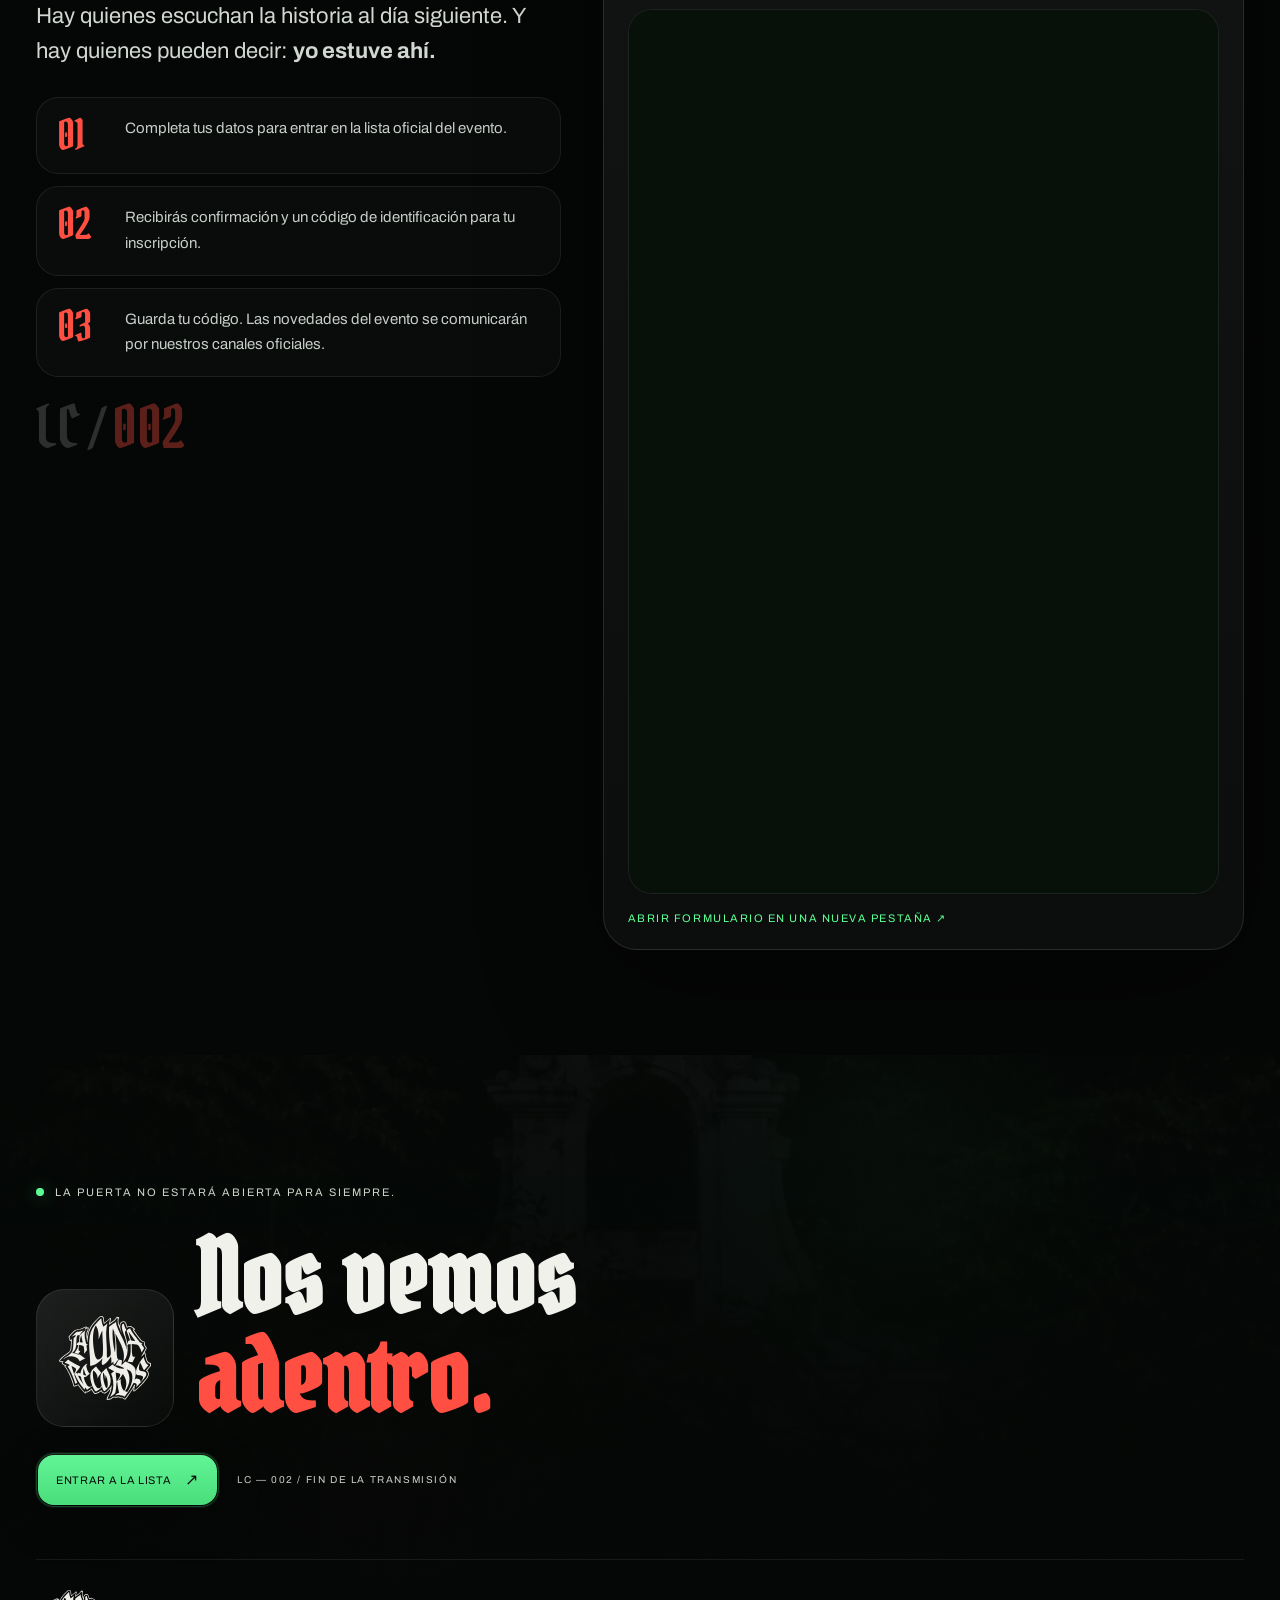
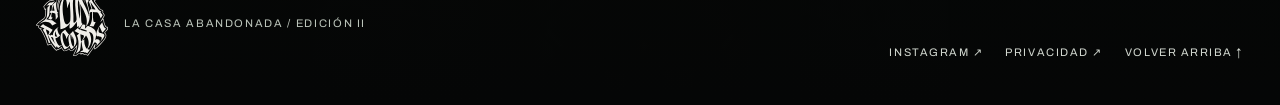
==== commit b57942e1: "Rediseño inmersivo V3: estética, experiencia y formulario (sin cambiar configuración)" ====
--- a/index.html
+++ b/index.html
@@ -3,19 +3,19 @@
 <head>
   <meta charset="utf-8">
   <meta name="viewport" content="width=device-width, initial-scale=1, viewport-fit=cover">
-  <meta name="theme-color" content="#080a09">
-  <meta name="description" content="La Casa Abandonada II, 28 de noviembre de 2026. Una experiencia de La Cuna Records. Entra a la lista de registro.">
+  <meta name="theme-color" content="#070908">
+  <meta name="description" content="La Casa Abandonada II, 28 de noviembre de 2026. Una experiencia inmersiva de La Cuna Records. Registro abierto.">
   <meta property="og:type" content="website">
   <meta property="og:title" content="La Casa Abandonada II — La Cuna Records">
-  <meta property="og:description" content="Hay puertas que solo se abren una noche. 28 NOV 2026 · Registro abierto.">
+  <meta property="og:description" content="Una noche que no se explica desde afuera. 28 NOV 2026 · Registro abierto.">
   <meta property="og:locale" content="es_CO">
   <meta property="og:image" content="https://juancarlos5505-ship-it.github.io/LACUNARECORDZ/assets/capilla-nocturna.webp">
   <meta name="color-scheme" content="dark">
   <link rel="icon" type="image/webp" href="./assets/mascota-cuna.webp">
+  <link rel="preload" as="image" href="./assets/video-portada.jpg">
   <link rel="preconnect" href="https://fonts.googleapis.com">
   <link rel="preconnect" href="https://fonts.gstatic.com" crossorigin>
-  <link href="https://fonts.googleapis.com/css2?family=Anton&family=DM+Mono:wght@400;500&family=Space+Grotesk:wght@400;500;600;700&display=swap" rel="stylesheet">
-  <link rel="preload" as="image" href="./assets/video-portada.jpg">
+  <link href="https://fonts.googleapis.com/css2?family=Archivo:wght@400;500;600;700;800;900&family=Pirata+One&display=swap" rel="stylesheet">
   <link rel="stylesheet" href="./styles.css">
   <script src="./config.js" defer></script>
   <script src="./main.js" defer></script>
@@ -24,126 +24,314 @@
 <body>
 <a href="#contenido" class="skip-link">Saltar al contenido</a>
 <div class="grain" aria-hidden="true"></div>
+<div class="noise-lines" aria-hidden="true"></div>
 <div class="scroll-progress" id="scroll-progress" aria-hidden="true"></div>
 
 <header class="site-header" id="inicio">
-  <a class="site-logo" href="#inicio" aria-label="La Cuna Records, inicio">
-    <img src="./assets/logo-lacuna-claro.svg" alt="La Cuna Records" width="96" height="88">
-    <span>LA CUNA<br><strong>RECORDS</strong></span>
-  </a>
-  <nav class="navigation" aria-label="Navegación principal">
-    <a href="#experiencia">LA EXPERIENCIA</a>
-    <a href="#informacion">EL EVENTO</a>
-    <a href="https://www.instagram.com/lacunarecordz/" target="_blank" rel="noopener noreferrer">INSTAGRAM <span aria-hidden="true">↗</span></a>
-  </nav>
-  <a href="#registro" class="button button-outline nav-register">ENTRAR A LA LISTA <span aria-hidden="true">↗</span></a>
+  <div class="page-width header-inner">
+    <a class="brand-lockup" href="#inicio" aria-label="La Cuna Records, inicio">
+      <span class="brand-logo-panel">
+        <img src="./assets/logo-lacuna-claro.svg" alt="La Cuna Records" width="92" height="84">
+      </span>
+      <span class="brand-copy">
+        <span class="brand-title">La Cuna</span>
+        <span class="brand-subtitle">Records</span>
+      </span>
+    </a>
+
+    <nav class="navigation" aria-label="Navegación principal">
+      <a href="#experiencia">Concepto</a>
+      <a href="#informacion">Fecha</a>
+      <a href="#registro">Registro</a>
+      <a href="https://www.instagram.com/lacunarecordz/" target="_blank" rel="noopener noreferrer">Instagram ↗</a>
+    </nav>
+
+    <a href="#registro" class="ui-button ui-button-primary header-cta">
+      <span>Entrar a la lista</span>
+      <i aria-hidden="true">↗</i>
+    </a>
+  </div>
 </header>
 
 <main id="contenido">
-  <section class="hero" aria-labelledby="hero-title">
-    <div class="hero-ambient" aria-hidden="true"></div>
-    <div class="hero-grid page-width">
+  <section class="hero section-shell" aria-labelledby="hero-title">
+    <div class="hero-aura hero-aura-left" aria-hidden="true"></div>
+    <div class="hero-aura hero-aura-right" aria-hidden="true"></div>
+    <div class="page-width hero-grid">
       <div class="hero-copy">
-        <p class="eyebrow hero-eyebrow"><span class="live-dot"></span> LA CUNA RECORDS PRESENTA <span class="slash">/</span> EDICIÓN 002</p>
-        <p class="hero-overline" data-reveal="up">LA PRIMERA VEZ FUE UNA ADVERTENCIA.</p>
-        <h1 class="hero-title" id="hero-title" aria-label="La Casa Abandonada">
-          <span class="title-line title-one" data-reveal="up">LA CASA</span>
-          <span class="title-line title-two" data-reveal="up">ABANDONADA<span class="red-dot">.</span></span>
+        <p class="micro-label hero-label"><span class="dot red"></span> LA CUNA RECORDS PRESENTA <span class="slash">/</span> EDICIÓN 002</p>
+        <p class="hero-intro" data-reveal="up">LA PRIMERA VEZ FUE UNA ADVERTENCIA.</p>
+
+        <h1 class="hero-title" id="hero-title">
+          <span class="display-line" data-reveal="up">La Casa</span>
+          <span class="display-line" data-reveal="up">Abandonada<span class="accent-dot">.</span></span>
         </h1>
-        <p class="hero-subtitle" data-reveal="up">ESTA VEZ, <em>VOLVEMOS A ABRIR LA PUERTA.</em></p>
-        <p class="hero-description" data-reveal="up">Una noche que no se explica desde afuera. Música, misterio y una segunda edición para quienes se atreven a entrar.</p>
+
+        <p class="hero-kicker" data-reveal="up">Esta vez, volvemos a abrir la puerta.</p>
+        <p class="hero-description" data-reveal="up">Música, misterio y una segunda edición creada para quienes quieren vivir la historia desde adentro, no escucharla al día siguiente.</p>
+
         <div class="hero-actions" data-reveal="up">
-          <a class="button button-solid" href="#registro">QUIERO REGISTRARME <span class="arrow" aria-hidden="true">↗</span></a>
-          <span class="hero-date"><span>28 NOV 2026</span><small>8:00 P. M. / COVER $10K</small></span>
-        </div>
-        <div class="hero-footnote"><span class="mini-line"></span> UN EVENTO DE LA CUNA RECORDS · SEGUNDA EDICIÓN</div>
-      </div>
-
-      <div class="hero-scene" aria-label="Video de la cámara entrando a la iglesia de La Casa Abandonada">
-        <div class="hero-scene-glow" aria-hidden="true"></div>
-        <div class="scene-frame">
-          <video class="scene-video" id="scene-video" muted autoplay loop playsinline preload="metadata" poster="./assets/video-portada.jpg" aria-label="Recorrido visual hacia la entrada del evento">
-            <source src="./assets/entrada-cinematica.mp4" type="video/mp4">
-          </video>
-          <div class="scene-vignette" aria-hidden="true"></div>
-          <div class="scene-top"><span>TRANSMISIÓN // LC_002</span><span class="rec-dot"></span></div>
-          <div class="scene-bottom"><span>28 NOV <b>·</b> LA CASA ABANDONADA</span><span>00:02</span></div>
-          <span class="scene-corner tl" aria-hidden="true"></span><span class="scene-corner tr" aria-hidden="true"></span>
-          <span class="scene-corner bl" aria-hidden="true"></span><span class="scene-corner br" aria-hidden="true"></span>
-        </div>
-        <div class="scene-side-note" aria-hidden="true">ARCHIVO 002 / REPRODUCCIÓN CONTINUA</div>
-        <div class="scene-label"><span class="green-square"></span> EL UMBRAL YA ESTÁ ABIERTO</div>
-      </div>
-    </div>
-    <a href="#experiencia" class="scroll-cue" aria-label="Desplazarse para conocer el evento"><span>DESLIZA PARA ENTRAR</span><span class="scroll-line"></span></a>
-  </section>
-
-  <div class="ticker" aria-hidden="true"><div class="ticker-track"><span>PA' ATERRARLOS <i>✳</i> LA CASA ABANDONADA <i>✳</i> SEGUNDA EDICIÓN <i>✳</i> NO MIRES ATRÁS <i>✳</i> </span><span>PA' ATERRARLOS <i>✳</i> LA CASA ABANDONADA <i>✳</i> SEGUNDA EDICIÓN <i>✳</i> NO MIRES ATRÁS <i>✳</i> </span></div></div>
-
-  <section id="experiencia" class="experience page-width section-pad" aria-labelledby="experience-title">
-    <div class="section-label"><span>01 / EL CONCEPTO</span><span>NO TODAS LAS PUERTAS SE ABREN DOS VECES</span></div>
-    <div class="experience-grid">
-      <div class="evidence-art reveal-item">
-        <div class="evidence-image"><img src="./assets/escena-cromada.webp" alt="La iglesia nocturna y el personaje cromado de La Cuna Records" loading="lazy" width="1080" height="1920"></div>
-        <div class="evidence-stamp"><span>ARCHIVO</span><strong>002</strong><small>28·11·26</small></div>
-        <span class="evidence-caption">FIG 01 / LO QUE VISTE NO FUE UN SUEÑO.</span>
-      </div>
-      <div class="experience-copy reveal-item">
-        <span class="little-star">✳</span>
-        <p class="eyebrow">UNA NOCHE FUERA DE LO HABITUAL</p>
-        <h2 id="experience-title" class="section-title">NO ERA<br>EL FINAL.<br><span>ERA EL</span><br><em>COMIENZO.</em></h2>
-        <p>La primera edición dejó una historia abierta. Ahora regresamos a ese universo para escribir la segunda parte.</p>
-        <p>No necesitas conocer todos los detalles todavía. Solo decidir si quieres ser parte de lo que viene.</p>
-        <a class="text-cta" href="#registro">MI NOMBRE EN LA LISTA <span aria-hidden="true">↗</span></a>
-        <div class="mascot-wrap" aria-hidden="true"><span class="mascot-ring"></span><img src="./assets/mascota-cuna.webp" alt="" width="900" height="1202" loading="lazy"><span class="mascot-note">LA CUNA<br>ESTÁ EN CASA</span></div>
-      </div>
-    </div>
-  </section>
-
-  <section id="informacion" class="details section-pad" aria-labelledby="details-title">
+          <a href="#registro" class="ui-button ui-button-primary">
+            <span>Quiero registrarme</span>
+            <i aria-hidden="true">↗</i>
+          </a>
+          <a href="#informacion" class="ui-button ui-button-secondary">
+            <span>Ver coordenadas</span>
+            <i aria-hidden="true">+</i>
+          </a>
+        </div>
+
+        <div class="hero-meta" data-reveal="up">
+          <div class="hero-meta-card">
+            <span class="meta-top">FECHA</span>
+            <strong>28 NOV 2026</strong>
+            <small>SÁBADO</small>
+          </div>
+          <div class="hero-meta-card">
+            <span class="meta-top">HORA + COVER</span>
+            <strong>8:00 P. M.</strong>
+            <small>$10.000 COP</small>
+          </div>
+        </div>
+
+        <div class="hero-footnote">
+          <span class="mini-line"></span>
+          <span>UN EVENTO DE LA CUNA RECORDS · SEGUNDA EDICIÓN</span>
+        </div>
+      </div>
+
+      <div class="hero-stage">
+        <div class="hero-stage-top">
+          <span class="micro-label"><span class="dot green"></span> TRANSMISIÓN // LC_002</span>
+          <span class="micro-label">ARCHIVO 002</span>
+        </div>
+
+        <div class="hero-scene reveal-item" aria-label="Video de la cámara entrando a la iglesia de La Casa Abandonada">
+          <div class="scene-shell">
+            <video class="scene-video" id="scene-video" muted autoplay loop playsinline preload="metadata" poster="./assets/video-portada.jpg" aria-label="Recorrido visual hacia la entrada del evento">
+              <source src="./assets/entrada-cinematica.mp4" type="video/mp4">
+            </video>
+            <div class="scene-overlay" aria-hidden="true"></div>
+            <span class="scene-corner tl" aria-hidden="true"></span>
+            <span class="scene-corner tr" aria-hidden="true"></span>
+            <span class="scene-corner bl" aria-hidden="true"></span>
+            <span class="scene-corner br" aria-hidden="true"></span>
+            <div class="scene-caption top-left">EL UMBRAL YA ESTÁ ABIERTO</div>
+            <div class="scene-caption bottom-right">REPRODUCCIÓN CONTINUA</div>
+          </div>
+        </div>
+
+        <div class="hero-stage-bottom">
+          <div class="glass-logo-card">
+            <div class="glass-mark">
+              <img src="./assets/logo-lacuna-claro.svg" alt="" width="80" height="70">
+            </div>
+            <div>
+              <p class="micro-label">IDENTIDAD OFICIAL</p>
+              <strong>La Cuna Records</strong>
+              <small>Universo visual inmersivo / edición 002</small>
+            </div>
+          </div>
+          <div class="tech-chip-row" aria-hidden="true">
+            <span class="tech-chip star"></span>
+            <span class="tech-chip ring"></span>
+            <span class="tech-chip grid"></span>
+          </div>
+        </div>
+      </div>
+    </div>
+
+    <a href="#experiencia" class="scroll-cue" aria-label="Desplazarse para conocer el evento">
+      <span>Desliza para entrar</span>
+      <span class="scroll-line"></span>
+    </a>
+  </section>
+
+  <div class="ticker-bar" aria-hidden="true">
+    <span class="wire-border wire-top"></span>
+    <div class="ticker-track">
+      <span>La Casa Abandonada <i>✦</i> Segunda Edición <i>◎</i> No Mires Atrás <i>✦</i> Pa’ Aterrarlos <i>◎</i></span>
+      <span>La Casa Abandonada <i>✦</i> Segunda Edición <i>◎</i> No Mires Atrás <i>✦</i> Pa’ Aterrarlos <i>◎</i></span>
+    </div>
+    <span class="wire-border wire-bottom"></span>
+  </div>
+
+  <section id="experiencia" class="concept section-shell section-pad" aria-labelledby="concept-title">
     <div class="page-width">
-      <div class="section-label"><span>02 / COORDENADAS</span><span>LA FECHA ESTÁ MARCADA</span></div>
-      <div class="details-header reveal-item"><div><span class="eyebrow">TODO LO QUE SABEMOS / POR AHORA</span><h2 id="details-title" class="section-title">GUARDA<br><em>LA FECHA.</em></h2></div><p>Lo importante está claro.<br>Lo demás, lo irás descubriendo.</p></div>
+      <div class="section-head">
+        <p class="micro-label"><span class="dot green"></span> 01 / EL CONCEPTO</p>
+        <p class="section-note">NO ERA EL FINAL. ERA EL COMIENZO.</p>
+      </div>
+
+      <div class="concept-grid">
+        <figure class="concept-visual reveal-item">
+          <div class="visual-frame">
+            <img src="./assets/escena-cromada.webp" alt="La iglesia nocturna y el personaje cromado de La Cuna Records" loading="lazy" width="1080" height="1920">
+            <div class="archive-sticker">
+              <span>ARCHIVO</span>
+              <strong>002</strong>
+              <small>28·11·26</small>
+            </div>
+          </div>
+          <figcaption>FIG 01 / Lo que viste no fue un sueño.</figcaption>
+        </figure>
+
+        <div class="concept-copy reveal-item">
+          <span class="section-symbol" aria-hidden="true">✳</span>
+          <p class="concept-kicker">UNA NOCHE FUERA DE LO HABITUAL</p>
+          <h2 class="section-display" id="concept-title">No era el final<br><span>era el</span><br><em>comienzo.</em></h2>
+          <p>La primera edición dejó una puerta entreabierta. Ahora regresamos para seguir contando la historia, con una atmósfera más intensa, más estética y más inmersiva.</p>
+          <p>La experiencia no se trata solo de asistir. Se trata de entrar en un universo visual y sonoro con identidad propia.</p>
+          <a class="text-link" href="#registro">Mi nombre en la lista <span aria-hidden="true">↗</span></a>
+
+          <div class="identity-panel">
+            <div class="identity-copy">
+              <p class="micro-label">EL SELLO / SEGUNDA EDICIÓN</p>
+              <strong>El ritual continúa.</strong>
+              <small>Una nueva noche con el mismo espíritu. La música marca el camino; tú decides si cruzas la puerta.</small>
+            </div>
+            <div class="identity-logo-wrap">
+              <img src="./assets/logo-lacuna-claro.svg" alt="Logotipo de La Cuna Records" width="180" height="160">
+            </div>
+          </div>
+        </div>
+      </div>
+    </div>
+  </section>
+
+  <section id="informacion" class="details section-shell section-pad" aria-labelledby="details-title">
+    <div class="page-width">
+      <div class="section-head">
+        <p class="micro-label"><span class="dot green"></span> 02 / COORDENADAS</p>
+        <p class="section-note">LA FECHA ESTÁ MARCADA</p>
+      </div>
+
+      <div class="details-top reveal-item">
+        <div>
+          <p class="details-kicker">TODO LO QUE SABEMOS / POR AHORA</p>
+          <h2 class="section-display" id="details-title">Guarda<br><em>la fecha.</em></h2>
+        </div>
+        <div class="details-sidecopy">
+          <p>28 de noviembre. Una sola noche para estar en el lugar correcto cuando todo comience.</p>
+          <div class="glyph-row" aria-hidden="true">
+            <span class="glyph-circle"></span>
+            <span class="glyph-cross"></span>
+            <span class="glyph-line"></span>
+          </div>
+        </div>
+      </div>
+
       <div class="details-grid">
-        <article class="info-card reveal-item"><span class="info-num">01 / FECHA</span><div class="info-display">28<span>.11</span></div><div class="info-footer"><span>SÁBADO</span><span>2026 ↗</span></div></article>
-        <article class="info-card reveal-item"><span class="info-num">02 / HORA</span><div class="info-display">08<span>PM</span></div><div class="info-footer"><span>DESDE LAS 8:00 P. M.</span><span>↗</span></div></article>
-        <article class="info-card reveal-item"><span class="info-num">03 / COVER</span><div class="info-display">10<span>K</span></div><div class="info-footer"><span>$10.000 COP</span><span>↗</span></div></article>
-        <article class="info-card info-location reveal-item"><span class="info-num">04 / UBICACIÓN</span><div class="info-display">¿?</div><div class="info-footer"><span>POR ANUNCIAR</span><span>↗</span></div></article>
-      </div>
-      <p class="fine-print">* Inscribirte es manifestar tu interés. El registro no equivale a una entrada pagada ni garantiza el ingreso al evento. La información está sujeta a confirmación del organizador.</p>
-    </div>
-  </section>
-
-  <section id="registro" class="registration section-pad" aria-labelledby="register-title">
+        <article class="detail-card reveal-item">
+          <span class="detail-label">01 / FECHA</span>
+          <div class="detail-main"><strong>28</strong><span>.11</span></div>
+          <p>SÁBADO · 2026</p>
+        </article>
+        <article class="detail-card reveal-item">
+          <span class="detail-label">02 / HORA</span>
+          <div class="detail-main"><strong>08</strong><span>PM</span></div>
+          <p>DESDE LAS 8:00 P. M.</p>
+        </article>
+        <article class="detail-card reveal-item">
+          <span class="detail-label">03 / COVER</span>
+          <div class="detail-main"><strong>10</strong><span>K</span></div>
+          <p>$10.000 COP</p>
+        </article>
+        <article class="detail-card detail-card-location reveal-item">
+          <span class="detail-label">04 / UBICACIÓN</span>
+          <div class="detail-main"><strong>¿?</strong><span></span></div>
+          <p>POR ANUNCIAR</p>
+        </article>
+      </div>
+
+      <p class="fine-print">* Registrarte manifiesta tu interés. El registro no equivale a una entrada pagada ni garantiza el ingreso. La ubicación exacta y las condiciones finales serán confirmadas por el organizador.</p>
+    </div>
+  </section>
+
+  <section id="registro" class="registration section-shell section-pad" aria-labelledby="register-title">
     <div class="page-width">
-      <div class="section-label"><span>03 / REGISTRO</span><span>UNA NOCHE / UNA LISTA</span></div>
+      <div class="section-head">
+        <p class="micro-label"><span class="dot red"></span> 03 / REGISTRO</p>
+        <p class="section-note">LA PARTE MÁS IMPORTANTE</p>
+      </div>
+
       <div class="registration-grid">
-        <div class="registration-aside reveal-item">
-          <p class="eyebrow"><span class="live-dot"></span> LISTA DE INSCRIPCIÓN</p>
-          <h2 id="register-title" class="section-title">¿VAS<br>A <span>ENTRAR?</span></h2>
+        <div class="registration-copy reveal-item">
+          <p class="register-kicker">LISTA DE INSCRIPCIÓN</p>
+          <h2 class="section-display" id="register-title">¿Vas<br>a entrar?</h2>
           <p class="register-lead">Hay quienes escuchan la historia al día siguiente. Y hay quienes pueden decir: <strong>yo estuve ahí.</strong></p>
-          <div class="register-rule"><span>✳</span><p>Regístrate con tus datos. Al confirmar el registro recibirás un código individual para identificar tu inscripción.</p></div>
+
+          <div class="register-points">
+            <article>
+              <span>01</span>
+              <p>Completa tus datos para entrar en la lista oficial del evento.</p>
+            </article>
+            <article>
+              <span>02</span>
+              <p>Recibirás confirmación y un código de identificación para tu inscripción.</p>
+            </article>
+            <article>
+              <span>03</span>
+              <p>Guarda tu código. Las novedades del evento se comunicarán por nuestros canales oficiales.</p>
+            </article>
+          </div>
+
           <div class="register-watermark">LC / <span>002</span></div>
         </div>
-        <div class="form-frame reveal-item">
-          <div class="form-top"><span><span class="green-square"></span> SOLICITUD DE ACCESO / 002</span><div class="window-dots" aria-hidden="true"><i></i><i></i><i></i></div></div>
-          <div class="form-intro"><strong>ENTRA A LA LISTA</strong><span>28.11.26</span></div>
-          <p class="setup-warning" id="setup-warning" hidden>VERSIÓN DE DEMOSTRACIÓN: todavía no está conectado Google Sheets. Aquí no se guardan registros.</p>
-          <iframe id="registration-frame" src="./formulario-preview.html" title="Formulario para registrarte en La Casa Abandonada" loading="lazy" referrerpolicy="strict-origin-when-cross-origin"></iframe>
-          <a id="open-form" class="fallback-link" href="./formulario-preview.html" target="_blank" rel="noopener noreferrer">¿NO CARGA EL FORMULARIO? ABRIR EN OTRA PESTAÑA ↗</a>
-          <div class="form-bottom"><span>LA CUNA RECORDS © 2026</span><span>REGISTRO / CONFIRMACIÓN</span></div>
-        </div>
-      </div>
-    </div>
-  </section>
-
-  <section class="closing" aria-labelledby="closing-title">
-    <img src="./assets/capilla-nocturna.webp" alt="Entrada nocturna a la iglesia de La Casa Abandonada" loading="lazy" width="941" height="1672">
-    <div class="closing-shade" aria-hidden="true"></div>
-    <div class="closing-copy page-width reveal-item"><p>LA PUERTA NO ESTARÁ ABIERTA PARA SIEMPRE.</p><h2 id="closing-title">NOS VEMOS<br><span>ADENTRO.</span></h2><a href="#registro" class="button button-solid">ENTRAR A LA LISTA <span aria-hidden="true">↗</span></a></div>
-    <span class="closing-tag">LC — 002 / FIN DE LA TRANSMISIÓN</span>
+
+        <div class="register-shell reveal-item">
+          <div class="register-shell-top">
+            <span class="micro-label"><span class="dot green"></span> SOLICITUD DE ACCESO / 002</span>
+            <div class="window-dots" aria-hidden="true"><i></i><i></i><i></i></div>
+          </div>
+          <div id="setup-warning" class="setup-warning" hidden>
+            <strong>VERSIÓN DE DEMOSTRACIÓN:</strong> todavía no está conectado Google Sheets. Aquí no se guardan registros.
+          </div>
+          <div class="register-shell-body">
+            <div class="register-copyhead">
+              <h3>Entra a la lista</h3>
+              <p>Un registro, una persona. Los campos marcados con * son obligatorios.</p>
+            </div>
+            <iframe id="registration-frame" title="Formulario de registro a La Casa Abandonada" src="./formulario-preview.html" loading="lazy"></iframe>
+            <a id="open-form" class="backup-link" href="./formulario-preview.html" target="_blank" rel="noopener noreferrer">Abrir formulario en una nueva pestaña ↗</a>
+          </div>
+        </div>
+      </div>
+    </div>
+  </section>
+
+  <section class="closing section-shell" aria-labelledby="closing-title">
+    <div class="closing-overlay" aria-hidden="true"></div>
+    <div class="page-width closing-grid">
+      <div class="closing-copy reveal-item">
+        <p class="micro-label"><span class="dot green"></span> LA PUERTA NO ESTARÁ ABIERTA PARA SIEMPRE.</p>
+        <div class="closing-headline-wrap">
+          <div class="closing-logo-side">
+            <img src="./assets/logo-lacuna-claro.svg" alt="Logotipo de La Cuna Records" width="130" height="120">
+          </div>
+          <h2 id="closing-title">Nos vemos<br><span>adentro.</span></h2>
+        </div>
+        <div class="closing-actions">
+          <a href="#registro" class="ui-button ui-button-primary"><span>Entrar a la lista</span><i aria-hidden="true">↗</i></a>
+          <span class="closing-tag">LC — 002 / FIN DE LA TRANSMISIÓN</span>
+        </div>
+      </div>
+
+      <footer class="site-footer reveal-item">
+        <div class="footer-left">
+          <a class="footer-brand" href="#inicio" aria-label="Volver al inicio">
+            <img src="./assets/logo-lacuna-claro.svg" alt="La Cuna Records" width="72" height="66">
+            <span>La Casa Abandonada / Edición II</span>
+          </a>
+        </div>
+        <div class="footer-links">
+          <a href="https://www.instagram.com/lacunarecordz/" target="_blank" rel="noopener noreferrer">Instagram ↗</a>
+          <a href="./privacidad.html" target="_blank" rel="noopener noreferrer">Privacidad ↗</a>
+          <a href="#inicio">Volver arriba ↑</a>
+        </div>
+      </footer>
+    </div>
   </section>
 </main>
-<footer class="site-footer page-width"><a href="#inicio" class="footer-brand"><img src="./assets/logo-lacuna-claro.svg" alt="La Cuna Records" width="78" height="72"></a><div class="footer-links"><a href="https://www.instagram.com/lacunarecordz/" target="_blank" rel="noopener noreferrer">INSTAGRAM ↗</a><a href="./privacidad.html">PRIVACIDAD ↗</a><a href="#inicio">VOLVER ARRIBA ↑</a></div><p>© 2026 LA CUNA RECORDS — LA CASA ABANDONADA / EDICIÓN II</p></footer>
 </body>
-</html>
+</html>
--- a/styles.css
+++ b/styles.css
@@ -1,37 +1,249 @@
-:root{--bg:#080a09;--surface:#101310;--surface-2:#161b17;--text:#f3f3eb;--soft:#c1c9c1;--muted:#919e95;--line:#29322c;--green:#65ff91;--red:#f1463c;--mono:'DM Mono',monospace;--body:'Space Grotesk',Arial,sans-serif;--display:'Anton','Impact',sans-serif}
-*,*::before,*::after{box-sizing:border-box}
-html{scroll-behavior:smooth;scroll-padding-top:95px}
-body{margin:0;background:var(--bg);color:var(--text);font-family:var(--body);-webkit-font-smoothing:antialiased;overflow-x:clip}
-a{color:inherit;text-decoration:none}button{font:inherit}img,video{display:block;max-width:100%}::selection{background:var(--red);color:#fff}
-.page-width{width:min(100% - clamp(44px,9vw,160px),1540px);margin-inline:auto}
-.skip-link{position:fixed;left:20px;top:-100px;background:var(--green);color:#000;padding:14px;z-index:1000}.skip-link:focus{top:15px}
-.grain{position:fixed;inset:0;z-index:30;opacity:.13;pointer-events:none;background-image:url("data:image/svg+xml,%3Csvg viewBox='0 0 160 160' xmlns='http://www.w3.org/2000/svg'%3E%3Cfilter id='n'%3E%3CfeTurbulence type='fractalNoise' baseFrequency='.7' numOctaves='3' stitchTiles='stitch'/%3E%3C/filter%3E%3Crect width='100%25' height='100%25' opacity='.25' filter='url(%23n)'/%3E%3C/svg%3E")}
-.scroll-progress{position:fixed;top:0;left:0;height:2px;width:0;background:linear-gradient(90deg,var(--green),var(--red));z-index:200;pointer-events:none}
-.site-header{height:90px;display:flex;align-items:center;justify-content:space-between;gap:25px;padding:0 clamp(22px,4.4vw,75px);background:rgba(8,10,9,.78);border-bottom:1px solid rgba(178,209,184,.12);backdrop-filter:blur(17px);position:relative;z-index:100}
-.site-logo{display:flex;align-items:center;gap:12px;min-width:185px}.site-logo img{height:69px;width:auto;max-width:78px;object-fit:contain}.site-logo span{font-family:var(--mono);letter-spacing:.03em;line-height:1.4;font-size:10px;color:#deded7}.site-logo strong{color:var(--red);font-weight:500}
-.navigation{display:flex;align-items:center;gap:clamp(18px,2.3vw,38px);font:10px var(--mono);letter-spacing:.075em}.navigation a{transition:color .2s}.navigation a:hover,.footer-links a:hover{color:var(--green)}.navigation a span{color:var(--green)}
-.button{display:inline-flex;align-items:center;justify-content:space-between;gap:18px;min-height:50px;padding:14px 21px;font:11px/1.3 var(--mono);font-weight:500;letter-spacing:.035em;white-space:nowrap;transition:transform .28s cubic-bezier(.2,.7,.2,1),background .28s,border-color .28s,color .28s;cursor:pointer}.button:hover{transform:translateY(-4px)}.button:focus-visible,.text-cta:focus-visible,.site-header a:focus-visible{outline:2px solid var(--green);outline-offset:4px}.button-outline{border:1px solid var(--green);color:var(--green)}.button-outline:hover{background:var(--green);color:var(--bg)}.button-solid{background:var(--green);color:#0b130e;box-shadow:0 8px 42px rgba(52,210,90,.1)}.button-solid:hover{background:#91ffae;box-shadow:0 14px 45px rgba(52,210,90,.19)}.button .arrow{font-size:19px;line-height:.6}
-.eyebrow{font:10px/1.5 var(--mono);color:var(--green);letter-spacing:.12em}.slash{color:var(--red);padding:0 8px}.live-dot,.rec-dot,.green-square{width:7px;height:7px;display:inline-block;background:var(--red);border-radius:50%;vertical-align:middle;box-shadow:0 0 17px var(--red);margin-right:9px;animation:blinksoft 2.1s ease-in-out infinite}.green-square{border-radius:0;background:var(--green);box-shadow:0 0 14px rgba(101,255,145,.65)}
-.hero{min-height:765px;height:min(880px,calc(100svh - 90px));max-height:920px;position:relative;isolation:isolate;overflow:hidden;background:radial-gradient(ellipse at 78% 50%,rgba(38,88,51,.22),transparent 47%),#080a09}
-.hero-ambient{position:absolute;z-index:-1;inset:-20%;background-image:linear-gradient(90deg,rgba(8,10,9,.93) 23%,rgba(8,10,9,.7) 56%,rgba(8,10,9,.55)),url('./assets/capilla-nocturna.webp');background-size:cover;background-position:center 42%;opacity:.22;filter:blur(15px) saturate(1.25);transform:scale(1.05)}
-.hero-grid{height:100%;display:grid;grid-template-columns:minmax(0,1.17fr) minmax(0,.83fr);gap:clamp(24px,3vw,63px);align-items:center;position:relative;z-index:1}
-.hero-copy{padding:28px 0 65px;position:relative;z-index:3}.hero-eyebrow{margin:0 0 60px;color:#d9e5dc}.hero-overline{font:11px/1.4 var(--mono);letter-spacing:.19em;color:var(--green);margin:0 0 14px}.hero-title{margin:0;font-family:var(--display);font-weight:400;line-height:.98;letter-spacing:-.035em;max-width:100%}.title-line{display:block;white-space:nowrap}.title-one{font-size:clamp(80px,9.5vw,157px)}.title-two{font-size:clamp(60px,7.0vw,111px);color:#e8f0e9}.red-dot{color:var(--red)}.hero-subtitle{margin:20px 0 0;font-family:var(--mono);font-size:clamp(12px,1vw,15px);font-weight:500;color:#eeede5;letter-spacing:.045em}.hero-subtitle em{font-style:normal;color:var(--green)}.hero-description{font-size:clamp(15px,1.18vw,18px);line-height:1.65;max-width:510px;color:#c2cdc3;margin:26px 0 27px}.hero-actions{display:flex;align-items:center;gap:24px;flex-wrap:wrap}.hero-date{display:flex;flex-direction:column;gap:5px;font:11px var(--mono);color:#e1e7e0}.hero-date small{font-size:9px;color:#93a298}.hero-footnote{position:absolute;bottom:12px;left:0;display:flex;align-items:center;gap:12px;color:#7e8d83;font:9px var(--mono);letter-spacing:.05em;white-space:nowrap}.mini-line{display:inline-block;width:32px;height:1px;background:var(--red)}
-.hero-scene{height:min(670px,76vh);max-width:530px;min-width:0;width:100%;position:relative;justify-self:end}.hero-scene-glow{position:absolute;inset:12% -13%;z-index:-1;background:radial-gradient(ellipse at 35% 55%,rgba(29,207,77,.3),transparent 48%),radial-gradient(ellipse at 72% 35%,rgba(246,61,46,.22),transparent 55%);filter:blur(44px)}.scene-frame{width:100%;height:100%;position:relative;overflow:hidden;background:#121815;border:1px solid rgba(210,233,219,.3);box-shadow:0 22px 80px rgba(0,0,0,.65)}.scene-frame::before{content:'';position:absolute;inset:0;z-index:4;pointer-events:none;border:12px solid rgba(10,12,10,.28)}.scene-video{width:100%;height:100%;object-fit:cover;object-position:center 60%;filter:contrast(1.02) saturate(1.03)}.scene-vignette{position:absolute;inset:0;pointer-events:none;background:linear-gradient(180deg,rgba(1,3,2,.5),transparent 17%,transparent 65%,rgba(0,0,0,.72)),linear-gradient(90deg,rgba(4,15,9,.15),transparent 40%,rgba(43,5,4,.2));z-index:2}.scene-top,.scene-bottom{position:absolute;left:24px;right:24px;z-index:5;display:flex;justify-content:space-between;align-items:center;color:#e1e8e2;font:10px var(--mono);text-shadow:0 1px 4px #000}.scene-top{top:26px}.scene-bottom{bottom:28px;font-size:9px}.scene-bottom b{color:var(--red)}.rec-dot{margin:0;width:9px;height:9px}.scene-corner{width:23px;height:23px;position:absolute;border:1px solid var(--green);z-index:5;opacity:.8;pointer-events:none}.scene-corner.tl{top:18px;left:16px;border-right:0;border-bottom:0}.scene-corner.tr{top:18px;right:16px;border-left:0;border-bottom:0}.scene-corner.bl{bottom:18px;left:16px;border-right:0;border-top:0}.scene-corner.br{bottom:18px;right:16px;border-left:0;border-top:0}.scene-side-note{position:absolute;right:-25px;top:50%;transform:translate(50%,-50%) rotate(90deg);font:8px var(--mono);letter-spacing:.15em;color:#839a87;white-space:nowrap}.scene-label{position:absolute;bottom:22px;left:-35px;padding:14px 17px;background:#111a14;border:1px solid rgba(101,255,145,.4);font:9px var(--mono);letter-spacing:.09em;box-shadow:12px 15px 30px rgba(0,0,0,.28)}.scene-label .green-square{margin-right:10px}
-.scroll-cue{position:absolute;left:clamp(22px,4.5vw,75px);bottom:29px;display:flex;align-items:center;gap:15px;color:#a2ada3;font:9px var(--mono);letter-spacing:.13em;z-index:3}.scroll-line{height:1px;width:42px;background:var(--green);position:relative}.scroll-line::after{content:'';width:6px;height:6px;border-right:1px solid var(--green);border-bottom:1px solid var(--green);position:absolute;right:0;top:-2px;transform:rotate(-45deg)}
-.ticker{background:var(--red);color:#0e0d0b;height:57px;overflow:hidden;display:flex;align-items:center;transform:rotate(-.5deg) scale(1.02);position:relative;z-index:3}.ticker-track{white-space:nowrap;display:flex;width:max-content;animation:marquee 30s linear infinite}.ticker-track span{font:26px var(--display);letter-spacing:.025em;display:block;padding-right:28px}.ticker-track i{color:#fff;font-style:normal;font-size:20px;margin:0 18px}
-.section-pad{padding-top:110px;padding-bottom:130px}.section-label{display:flex;justify-content:space-between;align-items:center;gap:20px;border-bottom:1px solid var(--line);padding-bottom:17px;color:#8b9c90;font:10px var(--mono);letter-spacing:.12em}.section-label span:first-child{color:var(--green)}.section-title{font-family:var(--display);font-weight:400;line-height:.99;letter-spacing:-.03em;font-size:clamp(72px,8vw,130px);margin:15px 0 30px}.section-title em{font-style:normal;color:transparent;-webkit-text-stroke:1px var(--text)}
-.experience{position:relative}.experience-grid{display:grid;grid-template-columns:minmax(0,.95fr) minmax(0,1.05fr);gap:clamp(35px,8vw,130px);align-items:center;margin-top:65px}.evidence-art{position:relative;width:min(100%,510px);justify-self:center}.evidence-image{height:610px;overflow:hidden;position:relative;background:#142318;border:1px solid rgba(180,233,186,.16)}.evidence-image img{width:100%;height:100%;object-fit:cover;object-position:center 52%;transition:transform 1.3s cubic-bezier(.2,.7,.2,1);filter:brightness(.86)}.evidence-art:hover .evidence-image img{transform:scale(1.045)}.evidence-image:after{content:'';position:absolute;inset:0;background:linear-gradient(180deg,transparent 50%,rgba(2,6,3,.55))}.evidence-stamp{position:absolute;top:30px;left:-26px;display:flex;flex-direction:column;align-items:center;width:95px;height:100px;background:var(--red);color:#100e0c;padding:10px 6px;transform:rotate(-9deg);font:9px var(--mono);box-shadow:5px 12px 30px #0008}.evidence-stamp strong{font:53px/.95 var(--display)}.evidence-stamp small{font-size:8px}.evidence-caption{display:block;margin-top:16px;font:9px var(--mono);letter-spacing:.09em;color:#899b8f}
-.experience-copy{position:relative;min-height:660px;padding:10px 0 70px;isolation:isolate}.experience-copy .eyebrow{margin:0 0 26px}.experience-copy .section-title{font-size:clamp(65px,7.2vw,112px);position:relative;z-index:2}.experience-copy .section-title span{color:var(--red)}.experience-copy .section-title em{-webkit-text-stroke:1px var(--green)}.experience-copy>p:not(.eyebrow){max-width:425px;font-size:16px;line-height:1.75;color:#c1cbc2;position:relative;z-index:2}.little-star{display:block;color:var(--red);font-size:35px;margin-bottom:24px}.text-cta{display:inline-flex;align-items:center;gap:30px;border-bottom:1px solid var(--green);padding:18px 0 12px;font:11px var(--mono);color:var(--green);margin-top:10px;position:relative;z-index:3;transition:gap .3s}.text-cta:hover{gap:42px}.mascot-wrap{position:absolute;right:-6%;bottom:-72px;width:min(250px,49%);pointer-events:none;z-index:1;transform:rotate(9deg)}.mascot-wrap img{width:100%;position:relative;z-index:2;filter:drop-shadow(0 24px 22px #000a);animation:mascotFloat 7s ease-in-out infinite}.mascot-ring{position:absolute;display:block;border:1px solid rgba(101,255,145,.18);border-radius:50%;width:105%;height:70%;top:17%;left:6%}.mascot-note{position:absolute;right:-5%;bottom:8%;font:8px var(--mono);letter-spacing:.06em;color:#a7bdb1;transform:rotate(-9deg)}
-.details{background:#121714;position:relative;overflow:hidden}.details::before{content:'';position:absolute;width:680px;height:680px;border:1px solid rgba(101,255,145,.035);border-radius:50%;right:-340px;top:-250px;box-shadow:0 0 0 95px rgba(101,255,145,.012),0 0 0 180px rgba(101,255,145,.01);pointer-events:none}.details-header{display:flex;justify-content:space-between;align-items:end;gap:25px;margin-top:45px;margin-bottom:60px}.details-header .section-title{font-size:clamp(78px,9vw,144px);margin-bottom:0}.details-header .section-title em{-webkit-text-stroke:1px var(--green)}.details-header>p{font-size:15px;line-height:1.7;color:#b3bfb4;margin-bottom:5px}
-.details-grid{display:grid;grid-template-columns:repeat(4,minmax(0,1fr));gap:13px}.info-card{background:#1b231c;min-height:265px;display:flex;flex-direction:column;justify-content:space-between;padding:20px;border-top:3px solid var(--green);transition:transform .3s,background .3s}.info-card:hover{transform:translateY(-7px);background:#28392d}.info-card:nth-child(2){border-color:var(--red)}.info-card:nth-child(3){border-color:var(--green)}.info-card:nth-child(4){background:#1d1010;border-color:var(--red)}.info-card:nth-child(4):hover{background:#291b1a}.info-num{font:10px var(--mono);color:#afc1b2;letter-spacing:.12em}.info-display{font:clamp(62px,6vw,103px)/1 var(--display);letter-spacing:-.035em;white-space:nowrap}.info-display span{font-size:.49em;color:var(--green)}.info-card:nth-child(2) .info-display span{color:var(--red)}.info-footer{display:flex;justify-content:space-between;gap:9px;padding-top:16px;border-top:1px solid #3b4c3e;font:9px var(--mono);color:#a5b2a5;letter-spacing:.035em}.info-card:nth-child(4) .info-display{color:var(--red)}.fine-print{max-width:850px;color:#85988b;font:11px/1.7 var(--mono);margin:22px 0 0}
-.registration{background:radial-gradient(ellipse at 0% 50%,rgba(27,68,37,.13),transparent 57%),#080a09}.registration-grid{margin-top:75px;display:grid;grid-template-columns:minmax(0,.94fr) minmax(0,1.06fr);gap:clamp(25px,6vw,100px);align-items:start}.registration-aside{min-height:650px;display:flex;flex-direction:column;align-items:flex-start}.registration-aside .section-title{font-size:clamp(80px,8vw,130px);margin-top:45px;margin-bottom:25px}.registration-aside .section-title span{color:var(--green)}.register-lead{font-size:clamp(17px,1.6vw,22px);line-height:1.5;max-width:460px;color:#b4c0b7}.register-lead strong{color:var(--text)}.register-rule{display:flex;gap:19px;border-top:1px solid var(--line);padding-top:22px;margin-top:36px;max-width:450px}.register-rule span{font-size:29px;line-height:1;color:var(--red)}.register-rule p{font:12px/1.75 var(--mono);color:#9dab9d;margin:0}.register-watermark{font:42px var(--display);color:#334039;letter-spacing:.04em;margin-top:auto}.register-watermark span{color:#49231f}
-.form-frame{background:#141a15;border:1px solid #3b5342;box-shadow:20px 24px 0 rgba(101,255,145,.027),0 18px 80px rgba(0,0,0,.2);padding:25px 29px 21px}.form-top{display:flex;align-items:center;justify-content:space-between;gap:12px;color:#b6c7bc;font:10px var(--mono);letter-spacing:.04em;padding-bottom:21px;border-bottom:1px solid #2e4133}.form-top .green-square{margin-right:8px}.window-dots{display:flex;gap:7px}.window-dots i{width:7px;height:7px;border:1px solid #6a7b6b;border-radius:50%}.window-dots i:first-child{border-color:var(--red);background:var(--red)}.form-intro{display:flex;justify-content:space-between;gap:15px;margin-top:24px;font:11px var(--mono);color:var(--green);letter-spacing:.1em}.form-intro span{color:#92a698}.form-frame iframe{display:block;width:100%;border:0;height:790px;background:transparent;margin:2px 0 0}.fallback-link{display:block;margin:5px 0 28px;text-align:center;font:9px var(--mono);color:#b3c9b7;text-decoration:underline;text-underline-offset:4px}.fallback-link:hover{color:var(--green)}.form-bottom{display:flex;align-items:center;justify-content:space-between;gap:12px;border-top:1px solid #2e4133;padding-top:19px;font:9px var(--mono);color:#778d7d}.setup-warning{border-left:3px solid var(--red);padding:12px;background:#341a17;color:#ffd2cc;font:11px/1.6 var(--mono);margin:13px 0 0}
-.closing{height:520px;min-height:420px;display:flex;align-items:center;justify-content:center;position:relative;isolation:isolate;overflow:hidden;background:#15231a}.closing>img{position:absolute;inset:0;width:100%;height:100%;object-fit:cover;object-position:center 47%;filter:saturate(.9) brightness(.57);z-index:-2;transform:scale(1.1)}.closing-shade{position:absolute;inset:0;background:linear-gradient(90deg,rgba(4,8,5,.89),rgba(3,9,5,.48) 70%,rgba(3,7,4,.75)),radial-gradient(ellipse at 55% 55%,transparent,#080b08);z-index:-1}.closing-copy{position:relative;z-index:3}.closing-copy p{font:11px var(--mono);letter-spacing:.14em;color:var(--green)}.closing-copy h2{font:clamp(85px,11vw,160px)/.95 var(--display);margin:17px 0 28px;letter-spacing:-.02em}.closing-copy h2 span{color:var(--red)}.closing-tag{position:absolute;bottom:26px;right:5%;font:9px var(--mono);letter-spacing:.1em;color:#b5cab9}
-.site-footer{padding-top:45px;padding-bottom:29px;display:grid;grid-template-columns:1fr auto;align-items:center;gap:30px}.footer-brand img{height:72px;width:auto;max-width:90px}.footer-links{display:flex;gap:24px;flex-wrap:wrap;font:10px var(--mono)}.site-footer>p{grid-column:1/-1;color:#64796a;border-top:1px solid var(--line);padding-top:17px;margin:0;font:9px var(--mono);letter-spacing:.04em}
-/* Motion */
-.hero-overline,.hero-title .title-line,.hero-subtitle,.hero-description,.hero-actions{animation:enterUp .85s both cubic-bezier(.2,.75,.2,1)}.hero-overline{animation-delay:.04s}.title-one{animation-delay:.16s!important}.title-two{animation-delay:.28s!important}.hero-subtitle{animation-delay:.42s}.hero-description{animation-delay:.52s}.hero-actions{animation-delay:.64s}.scene-frame{animation:sceneAppear 1s .16s both cubic-bezier(.2,.75,.2,1)}.will-reveal{opacity:0;transform:translateY(32px);transition:opacity .9s ease,transform .9s cubic-bezier(.2,.73,.2,1)}.will-reveal.visible{opacity:1;transform:translateY(0)}@keyframes enterUp{from{opacity:0;transform:translateY(32px)}to{opacity:1;transform:translateY(0)}}@keyframes sceneAppear{from{opacity:0;clip-path:inset(12% 0 12% 0);transform:scale(1.045)}to{opacity:1;clip-path:inset(0);transform:scale(1)}}@keyframes marquee{to{transform:translateX(-50%)}}@keyframes blinksoft{50%{opacity:.42;box-shadow:0 0 4px currentColor}}@keyframes mascotFloat{50%{transform:translateY(-14px) rotate(-2deg)}}
-@media(max-width:1180px){.navigation{gap:17px}.site-logo{min-width:160px}.hero-title .title-one{font-size:clamp(75px,9vw,117px)}.hero-title .title-two{font-size:clamp(56px,7vw,90px)}.details-grid{grid-template-columns:repeat(2,1fr)}.info-card{min-height:225px}.experience-copy .section-title{font-size:clamp(65px,7.2vw,105px)}.registration-aside .section-title{font-size:clamp(65px,8vw,105px)}}
-@media(max-width:850px){.site-header{height:76px}.site-logo{min-width:0}.site-logo img{height:62px;max-width:75px}.navigation{display:none}.hero{height:auto;min-height:850px;max-height:none}.hero-grid{display:block;min-height:850px}.hero-copy{padding:300px 0 80px;min-height:850px;display:flex;flex-direction:column;justify-content:flex-end}.hero-eyebrow{margin:0 0 40px}.hero-title .title-one{font-size:clamp(74px,13vw,132px)}.hero-title .title-two{font-size:clamp(56px,10.5vw,98px)}.hero-scene{position:absolute;inset:0;width:100%;max-width:none;height:850px;z-index:-1}.scene-frame{width:100%;height:100%;border:0;box-shadow:none}.scene-frame::after{content:'';position:absolute;inset:0;background:linear-gradient(180deg,rgba(5,9,6,.20) 5%,rgba(5,9,6,.56) 36%,rgba(4,7,5,.93) 77%,#080a09 100%);z-index:3}.scene-video{object-position:center 29%;filter:brightness(.72)}.scene-top,.scene-bottom,.scene-side-note,.scene-label,.scene-corner{display:none}.hero-ambient{display:none}.hero-footnote{bottom:28px}.scroll-cue{display:none}.hero-description{max-width:600px}.experience-grid{gap:40px}.evidence-image{height:550px}.experience-copy{min-height:590px}.mascot-wrap{bottom:-5px;right:0;width:210px}.registration-grid{gap:32px}.registration-aside{min-height:0}.register-watermark{display:none}}
-@media(max-width:680px){.page-width{width:calc(100% - 42px)}.site-header{padding:0 19px}.site-logo img{height:56px;max-width:60px}.site-logo span{font-size:9px}.nav-register{min-height:40px;padding:10px 11px;gap:8px;font-size:9px}.hero{min-height:830px}.hero-grid{min-height:830px}.hero-copy{min-height:830px;padding:280px 0 74px}.hero-eyebrow{font-size:8px;margin-bottom:30px}.hero-overline{font-size:9px;letter-spacing:.11em}.hero-title .title-one{font-size:clamp(73px,15vw,110px)}.hero-title .title-two{font-size:clamp(51px,11vw,77px)}.hero-subtitle{font-size:10px;line-height:1.65}.hero-description{font-size:15px;margin:18px 0 21px;line-height:1.55}.hero-actions{gap:14px}.hero-date{font-size:10px}.hero-date small{font-size:8px}.hero-footnote{font-size:7px}.hero-scene{height:830px}.ticker{height:49px}.ticker-track span{font-size:21px}.section-pad{padding-top:72px;padding-bottom:95px}.section-label{font-size:8px;line-height:1.5}.section-label span:last-child{text-align:right}.experience-grid{display:grid;grid-template-columns:1fr;gap:62px;margin-top:40px}.evidence-art{width:min(100%,420px)}.evidence-image{height:515px}.evidence-stamp{left:-12px;top:23px;width:78px;height:84px}.evidence-stamp strong{font-size:41px}.evidence-caption{font-size:8px}.experience-copy{min-height:575px;padding-bottom:90px}.experience-copy .section-title{font-size:clamp(66px,12vw,89px);margin-bottom:18px}.experience-copy>p:not(.eyebrow){font-size:15px;max-width:340px}.mascot-wrap{bottom:-26px;right:-6px;width:160px}.mascot-note{display:none}.details-header{align-items:flex-start;flex-direction:column;margin-top:37px;margin-bottom:33px}.details-header .section-title{font-size:clamp(76px,13vw,109px)}.details-header>p{font-size:14px;margin:0}.details-grid{grid-template-columns:repeat(2,minmax(0,1fr));gap:9px}.info-card{min-height:187px;padding:13px}.info-num,.info-footer{font-size:8px}.info-display{font-size:clamp(53px,13vw,72px)}.info-display span{font-size:.45em}.fine-print{font-size:10px}.registration-grid{display:flex;flex-direction:column;margin-top:40px}.registration-aside .section-title{font-size:clamp(78px,13vw,110px);margin:23px 0}.register-lead{font-size:17px}.register-rule{margin:21px 0 10px}.register-rule p{font-size:11px}.form-frame{width:100%;padding:19px 15px}.form-top{font-size:8px}.form-intro{font-size:10px}.form-frame iframe{height:830px}.form-bottom{font-size:8px}.closing{height:395px;min-height:0}.closing-copy h2{font-size:clamp(75px,12.8vw,105px)}.closing-copy p{font-size:9px}.closing-tag{font-size:8px}.site-footer{grid-template-columns:1fr;gap:17px}.footer-links{font-size:9px}.footer-brand img{height:66px}}
-@media(max-width:400px){.page-width{width:calc(100% - 32px)}.site-header{padding:0 13px}.site-logo{gap:6px}.site-logo img{max-width:52px}.site-logo span{font-size:8px}.nav-register{font-size:8px;padding:9px 8px}.hero-title .title-one{font-size:14.7vw}.hero-title .title-two{font-size:10.85vw}.hero-copy{padding-top:290px}.hero-eyebrow{letter-spacing:0}.hero-description{font-size:14px}.info-card{min-height:173px;padding:11px}.info-display{font-size:52px}.info-footer{font-size:7px}.form-frame{padding:15px 10px}.form-frame iframe{height:960px}.registration-aside .section-title{font-size:74px}}
-@media(prefers-reduced-motion:reduce){html{scroll-behavior:auto}.hero-overline,.hero-title .title-line,.hero-subtitle,.hero-description,.hero-actions,.scene-frame{animation:none!important}.mascot-wrap img,.ticker-track,.live-dot,.rec-dot,.green-square{animation:none!important}.will-reveal{opacity:1!important;transform:none!important;transition:none!important}*,*::before,*::after{transition-duration:.01ms!important;animation-duration:.01ms!important}}
+@import url('https://fonts.googleapis.com/css2?family=Archivo:wght@400;500;600;700;800;900&family=Pirata+One&display=swap');
+:root{
+  --bg:#050606;
+  --panel:#0b0f0d;
+  --panel-soft:rgba(11,16,13,.74);
+  --line:#203126;
+  --line-soft:rgba(113,255,158,.18);
+  --text:#f1f1eb;
+  --mute:#9ba39a;
+  --green:#5cff92;
+  --green-soft:rgba(92,255,146,.12);
+  --green-glow:rgba(92,255,146,.34);
+  --red:#ff4f42;
+  --red-soft:rgba(255,79,66,.14);
+  --white-soft:rgba(255,255,255,.06);
+  --shadow:0 30px 120px rgba(0,0,0,.45);
+  --radius-xl:34px;
+  --radius-lg:24px;
+  --radius-md:18px;
+  --radius-sm:12px;
+  --page:min(1280px,calc(100% - 72px));
+}
+*{box-sizing:border-box}
+html{scroll-behavior:smooth}
+body{margin:0;background:radial-gradient(circle at 20% 0%,rgba(92,255,146,.09),transparent 28%),radial-gradient(circle at 80% 15%,rgba(255,79,66,.08),transparent 24%),linear-gradient(180deg,#040505 0%,#050606 100%);color:var(--text);font-family:'Archivo',Arial,sans-serif;-webkit-font-smoothing:antialiased;text-rendering:optimizeLegibility;overflow-x:hidden}
+a{color:inherit;text-decoration:none}
+img{display:block;max-width:100%}
+video{display:block;max-width:100%}
+button,input,textarea,select{font:inherit}
+.skip-link{position:absolute;left:-9999px;top:auto;width:1px;height:1px;overflow:hidden}
+.skip-link:focus{left:12px;top:12px;width:auto;height:auto;padding:10px 14px;background:#fff;color:#000;z-index:100}
+.page-width{width:var(--page);margin:0 auto}
+.grain,.noise-lines{pointer-events:none;position:fixed;inset:0;z-index:1}
+.grain{opacity:.08;background-image:url("data:image/svg+xml,%3Csvg xmlns='http://www.w3.org/2000/svg' width='160' height='160' viewBox='0 0 160 160'%3E%3Cg fill='%23ffffff'%3E%3Ccircle cx='12' cy='20' r='1'/%3E%3Ccircle cx='54' cy='80' r='1'/%3E%3Ccircle cx='93' cy='41' r='1'/%3E%3Ccircle cx='134' cy='22' r='1'/%3E%3Ccircle cx='142' cy='115' r='1'/%3E%3Ccircle cx='101' cy='123' r='1'/%3E%3Ccircle cx='44' cy='124' r='1'/%3E%3Ccircle cx='18' cy='103' r='1'/%3E%3Ccircle cx='77' cy='15' r='1'/%3E%3Ccircle cx='118' cy='74' r='1'/%3E%3Ccircle cx='61' cy='141' r='1'/%3E%3C/g%3E%3C/svg%3E")}
+.noise-lines{opacity:.1;background:repeating-linear-gradient(90deg,transparent 0 126px,rgba(255,255,255,.025) 126px 127px)}
+.scroll-progress{position:fixed;left:0;top:0;height:2px;width:0;background:linear-gradient(90deg,var(--green),var(--red));box-shadow:0 0 12px var(--green-glow);z-index:90}
+.section-shell{position:relative;z-index:2}
+.section-pad{padding:105px 0}
+.site-header{position:sticky;top:0;z-index:50;backdrop-filter:blur(18px);background:linear-gradient(180deg,rgba(3,5,4,.82),rgba(3,5,4,.42));border-bottom:1px solid rgba(255,255,255,.06)}
+.header-inner{display:grid;grid-template-columns:auto 1fr auto;align-items:center;gap:28px;min-height:88px}
+.brand-lockup{display:flex;align-items:center;gap:14px;min-width:0}
+.brand-logo-panel{width:78px;height:78px;border:1px solid rgba(255,255,255,.08);border-radius:22px;background:linear-gradient(180deg,rgba(255,255,255,.06),rgba(255,255,255,.02));backdrop-filter:blur(16px);box-shadow:inset 0 1px 0 rgba(255,255,255,.08),0 18px 60px rgba(0,0,0,.36);display:grid;place-items:center;position:relative;overflow:hidden}
+.brand-logo-panel::before{content:'';position:absolute;inset:0;background:linear-gradient(135deg,rgba(255,255,255,.18),transparent 35%,rgba(92,255,146,.12) 90%)}
+.brand-logo-panel img{width:58px;height:auto;position:relative;z-index:1}
+.brand-copy{display:flex;flex-direction:column;line-height:.88}
+.brand-title,.brand-subtitle{font-family:'Pirata One',Georgia,serif;letter-spacing:.01em}
+.brand-title{font-size:36px}
+.brand-subtitle{font-size:31px;color:var(--red);margin-top:-3px}
+.navigation{display:flex;justify-content:center;gap:26px;flex-wrap:wrap}
+.navigation a{font-size:12px;letter-spacing:.04em;text-transform:uppercase;color:#d8ddd5;position:relative}
+.navigation a::after{content:'';position:absolute;left:0;bottom:-8px;width:0;height:1px;background:linear-gradient(90deg,var(--green),var(--red));transition:width .28s ease}
+.navigation a:hover::after{width:100%}
+.ui-button{display:inline-flex;align-items:center;justify-content:space-between;gap:14px;padding:15px 19px;min-height:54px;border-radius:18px;border:1px solid rgba(255,255,255,.12);font-size:11px;text-transform:uppercase;letter-spacing:.06em;position:relative;overflow:hidden;isolation:isolate;transition:transform .25s ease,border-color .25s ease,box-shadow .25s ease}
+.ui-button::before{content:'';position:absolute;inset:1px;border-radius:16px;z-index:-1;opacity:1}
+.ui-button i{font-style:normal;font-size:16px;line-height:1}
+.ui-button:hover{transform:translateY(-2px)}
+.ui-button-primary{border-color:rgba(92,255,146,.25);box-shadow:0 0 0 1px rgba(92,255,146,.08),0 14px 44px rgba(0,0,0,.28),inset 0 1px 0 rgba(255,255,255,.08)}
+.ui-button-primary::before{background:linear-gradient(180deg,rgba(102,255,155,.96),rgba(77,230,129,.96));}
+.ui-button-primary,.ui-button-primary i{color:#071109}
+.ui-button-secondary{color:#f2f2eb;background:rgba(255,255,255,.04);border-color:rgba(255,255,255,.12)}
+.ui-button-secondary::before{background:linear-gradient(180deg,rgba(255,255,255,.06),rgba(255,255,255,.03))}
+.header-cta{min-width:196px}
+.hero{padding:48px 0 92px;min-height:100vh;display:flex;align-items:center;overflow:hidden}
+.hero-aura{position:absolute;border-radius:999px;filter:blur(40px);opacity:.9;pointer-events:none}
+.hero-aura-left{width:380px;height:380px;background:radial-gradient(circle,rgba(92,255,146,.24),transparent 70%);left:-120px;top:190px}
+.hero-aura-right{width:480px;height:480px;background:radial-gradient(circle,rgba(255,79,66,.22),transparent 70%);right:-120px;top:70px}
+.hero-grid{display:grid;grid-template-columns:minmax(0,1.06fr) minmax(420px,.94fr);gap:68px;align-items:center}
+.micro-label{font-size:11px;letter-spacing:.18em;text-transform:uppercase;color:#ccd5ca;display:inline-flex;align-items:center;gap:11px}
+.dot{width:8px;height:8px;border-radius:50%;display:inline-block;flex:none;box-shadow:0 0 0 6px rgba(255,255,255,.03)}
+.dot.red{background:var(--red);box-shadow:0 0 18px rgba(255,79,66,.55)}
+.dot.green{background:var(--green);box-shadow:0 0 18px rgba(92,255,146,.45)}
+.slash{color:var(--red)}
+.hero-label{margin:0 0 22px}
+.hero-intro,.hero-kicker,.concept-kicker,.details-kicker,.register-kicker{font-size:14px;letter-spacing:.18em;text-transform:uppercase;color:var(--green);margin:0 0 16px}
+.hero-title,.section-display{font-family:'Pirata One',Georgia,serif;letter-spacing:0;line-height:.93;margin:0}
+.hero-title{font-size:clamp(72px,7.5vw,133px);text-transform:none;overflow-wrap:normal}
+.display-line{display:block}
+.accent-dot{color:var(--red)}
+.hero-kicker{font-family:'Pirata One',Georgia,serif;font-size:28px;line-height:.96;letter-spacing:0;text-transform:none;color:#f1eee7;margin-top:18px;margin-bottom:20px}
+.hero-description{font-size:19px;line-height:1.72;max-width:630px;color:#d0d6cf;margin:0 0 30px}
+.hero-actions{display:flex;gap:14px;flex-wrap:wrap;margin-bottom:28px}
+.hero-meta{display:grid;grid-template-columns:repeat(2,minmax(0,220px));gap:16px;margin-bottom:28px}
+.hero-meta-card{padding:18px 19px;border-radius:22px;background:linear-gradient(180deg,rgba(255,255,255,.05),rgba(255,255,255,.02));border:1px solid rgba(255,255,255,.08);box-shadow:inset 0 1px 0 rgba(255,255,255,.05)}
+.hero-meta-card .meta-top{display:block;font-size:10px;letter-spacing:.2em;color:var(--mute);margin-bottom:9px}
+.hero-meta-card strong{display:block;font-size:22px;line-height:1.1;margin-bottom:4px}
+.hero-meta-card small{color:#cfd5ce;font-size:12px}
+.hero-footnote{display:inline-flex;align-items:center;gap:12px;font-size:10px;letter-spacing:.16em;text-transform:uppercase;color:#8e978e}
+.mini-line{width:48px;height:1px;background:linear-gradient(90deg,var(--red),transparent)}
+.hero-stage{display:flex;flex-direction:column;gap:20px}
+.hero-stage-top,.hero-stage-bottom{display:flex;align-items:center;justify-content:space-between;gap:18px}
+.hero-scene{position:relative}
+.scene-shell{position:relative;border-radius:36px;padding:18px;background:linear-gradient(180deg,rgba(255,255,255,.06),rgba(255,255,255,.03));border:1px solid rgba(255,255,255,.10);box-shadow:var(--shadow),inset 0 1px 0 rgba(255,255,255,.08);overflow:hidden}
+.scene-video{width:100%;aspect-ratio:4/5;object-fit:cover;border-radius:24px;filter:brightness(.82) saturate(.96)}
+.scene-overlay{position:absolute;inset:18px;border-radius:24px;background:linear-gradient(180deg,rgba(0,0,0,.08),rgba(0,0,0,.14)),radial-gradient(circle at 72% 22%,rgba(255,79,66,.14),transparent 25%),radial-gradient(circle at 20% 80%,rgba(92,255,146,.16),transparent 28%);pointer-events:none}
+.scene-corner{position:absolute;width:32px;height:32px;border-color:rgba(92,255,146,.55);opacity:.9}
+.scene-corner.tl{left:28px;top:28px;border-top:1px solid;border-left:1px solid}.scene-corner.tr{right:28px;top:28px;border-top:1px solid;border-right:1px solid}.scene-corner.bl{left:28px;bottom:28px;border-bottom:1px solid;border-left:1px solid}.scene-corner.br{right:28px;bottom:28px;border-bottom:1px solid;border-right:1px solid}
+.scene-caption{position:absolute;padding:12px 16px;border:1px solid rgba(92,255,146,.45);background:rgba(8,13,10,.64);backdrop-filter:blur(12px);border-radius:14px;font-size:10px;letter-spacing:.16em;text-transform:uppercase;color:#dbe3d8}
+.scene-caption.top-left{left:34px;bottom:34px}.scene-caption.bottom-right{right:34px;top:34px}
+.glass-logo-card{display:flex;align-items:center;gap:16px;flex:1;padding:18px 18px;border-radius:26px;border:1px solid rgba(255,255,255,.10);background:linear-gradient(135deg,rgba(255,255,255,.09),rgba(255,255,255,.02));backdrop-filter:blur(18px);min-height:102px;box-shadow:inset 0 1px 0 rgba(255,255,255,.08)}
+.glass-mark{width:76px;height:76px;border-radius:22px;border:1px solid rgba(255,255,255,.12);display:grid;place-items:center;background:linear-gradient(135deg,rgba(255,255,255,.09),rgba(255,255,255,.01));overflow:hidden}
+.glass-mark img{width:56px;height:auto;opacity:.96}
+.glass-logo-card strong{display:block;font-size:18px;margin:2px 0 5px}
+.glass-logo-card small{display:block;color:var(--mute);font-size:12px;line-height:1.5}
+.tech-chip-row{display:flex;gap:12px}
+.tech-chip{width:54px;height:54px;border-radius:18px;border:1px solid rgba(255,255,255,.10);background:linear-gradient(180deg,rgba(255,255,255,.06),rgba(255,255,255,.02));position:relative;box-shadow:inset 0 1px 0 rgba(255,255,255,.06)}
+.tech-chip::before,.tech-chip::after{content:'';position:absolute;inset:0;margin:auto}
+.tech-chip.star::before{width:22px;height:22px;background:conic-gradient(from 0deg,var(--red) 0 25%,transparent 25% 50%,var(--green) 50% 75%,transparent 75% 100%);clip-path:polygon(50% 0,61% 38%,100% 50%,61% 62%,50% 100%,39% 62%,0 50%,39% 38%)}
+.tech-chip.ring::before{width:26px;height:26px;border:2px solid var(--green);border-radius:999px;box-shadow:0 0 0 5px rgba(92,255,146,.08)}
+.tech-chip.grid::before{width:24px;height:24px;background:linear-gradient(90deg,#fff 32%,transparent 0 66%,#fff 0),linear-gradient(#fff 32%,transparent 0 66%,#fff 0);background-size:8px 100%,100% 8px;background-repeat:repeat,repeat;opacity:.82}
+.scroll-cue{position:absolute;left:calc((100vw - var(--page))/2);bottom:26px;display:inline-flex;align-items:center;gap:16px;font-size:10px;letter-spacing:.16em;text-transform:uppercase;color:#c8cec7;z-index:3}
+.scroll-line{display:block;width:98px;height:1px;background:linear-gradient(90deg,var(--green),transparent);position:relative}
+.scroll-line::after{content:'';position:absolute;right:0;top:-4px;border-top:5px solid transparent;border-bottom:5px solid transparent;border-left:8px solid var(--green)}
+.ticker-bar{position:relative;z-index:3;background:linear-gradient(180deg,rgba(255,79,66,.94),rgba(255,79,66,.88));color:#070707;height:68px;display:flex;align-items:center;overflow:hidden;border-top:1px solid rgba(255,255,255,.1);border-bottom:1px solid rgba(255,255,255,.1)}
+.ticker-track{display:flex;min-width:max-content;animation:marquee 22s linear infinite}
+.ticker-track span{display:flex;align-items:center;gap:26px;font-family:'Pirata One',Georgia,serif;font-size:36px;white-space:nowrap;padding-right:34px;letter-spacing:0}
+.ticker-track i{font-style:normal;font-size:24px;color:#fff6ef;opacity:.88}
+.wire-border{position:absolute;left:0;width:100%;height:8px;background-image:linear-gradient(90deg,transparent 0 2%,rgba(0,0,0,.55) 2% 3%,transparent 3% 10%,rgba(0,0,0,.6) 10% 11%,transparent 11% 18%,rgba(0,0,0,.55) 18% 19%,transparent 19% 26%,rgba(0,0,0,.55) 26% 27%,transparent 27% 34%,rgba(0,0,0,.6) 34% 35%,transparent 35% 42%,rgba(0,0,0,.55) 42% 43%,transparent 43% 50%,rgba(0,0,0,.55) 50% 51%,transparent 51% 58%,rgba(0,0,0,.6) 58% 59%,transparent 59% 66%,rgba(0,0,0,.55) 66% 67%,transparent 67% 74%,rgba(0,0,0,.6) 74% 75%,transparent 75% 82%,rgba(0,0,0,.55) 82% 83%,transparent 83% 90%,rgba(0,0,0,.55) 90% 91%,transparent 91% 100%)}
+.wire-top{top:0}.wire-bottom{bottom:0}
+.section-head{display:flex;align-items:center;justify-content:space-between;gap:24px;margin-bottom:42px;padding-bottom:16px;border-bottom:1px solid rgba(255,255,255,.08)}
+.section-note{font-size:11px;letter-spacing:.18em;text-transform:uppercase;color:#9ca49c;margin:0}
+.concept-grid{display:grid;grid-template-columns:minmax(0,.92fr) minmax(0,1.08fr);gap:54px;align-items:center}
+.concept-visual .visual-frame{position:relative;padding:20px;border-radius:36px;background:linear-gradient(180deg,rgba(255,255,255,.05),rgba(255,255,255,.02));border:1px solid rgba(255,255,255,.09);box-shadow:var(--shadow)}
+.concept-visual img{width:100%;aspect-ratio:4/5;object-fit:cover;border-radius:22px}
+.archive-sticker{position:absolute;left:12px;top:28px;width:116px;height:122px;padding:12px 10px;background:var(--red);color:#090909;border-radius:6px;display:flex;flex-direction:column;justify-content:center;transform:rotate(-8deg);box-shadow:0 18px 34px rgba(0,0,0,.34)}
+.archive-sticker span,.archive-sticker small{font-size:11px;letter-spacing:.16em;text-transform:uppercase}
+.archive-sticker strong{font-size:58px;line-height:.92}
+.concept-visual figcaption{margin-top:16px;font-size:10px;letter-spacing:.16em;text-transform:uppercase;color:var(--mute)}
+.concept-copy{position:relative;padding-right:40px}
+.section-symbol{display:inline-grid;place-items:center;width:36px;height:36px;margin-bottom:18px;border-radius:12px;border:1px solid rgba(255,255,255,.12);background:rgba(255,255,255,.03);color:var(--red)}
+.concept-copy .section-display{font-size:clamp(70px,6.9vw,120px);margin-bottom:24px}
+.concept-copy .section-display span{color:#f1ece3}
+.concept-copy .section-display em{font-style:normal;color:transparent;-webkit-text-stroke:1px var(--green);text-shadow:0 0 20px rgba(92,255,146,.12)}
+.concept-copy p:not(.concept-kicker){font-size:18px;line-height:1.78;color:#d0d6d1;max-width:650px;margin:0 0 18px}
+.text-link{display:inline-flex;align-items:center;gap:10px;margin-top:8px;font-size:12px;letter-spacing:.18em;text-transform:uppercase;color:var(--green)}
+.identity-panel{display:grid;grid-template-columns:1.2fr auto;gap:24px;align-items:center;margin-top:34px;padding:24px 24px;border-radius:28px;background:linear-gradient(135deg,rgba(255,255,255,.07),rgba(255,255,255,.02));border:1px solid rgba(255,255,255,.09)}
+.identity-copy strong{display:block;font-size:28px;line-height:1.1;margin:8px 0 10px}
+.identity-copy small{display:block;font-size:13px;color:var(--mute);line-height:1.65}
+.identity-logo-wrap{display:grid;place-items:center;width:190px;min-height:180px;border-radius:24px;background:linear-gradient(135deg,rgba(255,255,255,.12),rgba(255,255,255,.02));backdrop-filter:blur(18px);border:1px solid rgba(255,255,255,.12)}
+.identity-logo-wrap img{width:120px;height:auto;object-fit:contain;filter:drop-shadow(0 14px 34px rgba(0,0,0,.38))}
+.details-top{display:grid;grid-template-columns:minmax(0,1fr) 340px;gap:40px;align-items:end;margin-bottom:38px}
+.details-top .section-display{font-size:clamp(72px,6.8vw,122px)}
+.details-top .section-display em{font-style:normal;color:transparent;-webkit-text-stroke:1px var(--green)}
+.details-sidecopy{justify-self:end;max-width:340px}
+.details-sidecopy p{font-size:17px;line-height:1.74;color:#d0d7cf;margin:0 0 18px}
+.glyph-row{display:flex;gap:16px;align-items:center}
+.glyph-circle,.glyph-cross,.glyph-line{display:block}
+.glyph-circle{width:28px;height:28px;border:1px solid var(--green);border-radius:999px;box-shadow:0 0 0 8px rgba(92,255,146,.05)}
+.glyph-cross{width:22px;height:22px;position:relative}.glyph-cross::before,.glyph-cross::after{content:'';position:absolute;background:var(--red);left:50%;top:50%;transform:translate(-50%,-50%)}.glyph-cross::before{width:22px;height:2px}.glyph-cross::after{width:2px;height:22px}
+.glyph-line{width:70px;height:2px;background:linear-gradient(90deg,var(--green),transparent)}
+.details-grid{display:grid;grid-template-columns:repeat(4,minmax(0,1fr));gap:16px}
+.detail-card{min-height:270px;padding:24px;border-radius:28px;background:linear-gradient(180deg,rgba(255,255,255,.04),rgba(255,255,255,.02));border:1px solid rgba(255,255,255,.08);display:flex;flex-direction:column;justify-content:space-between;box-shadow:inset 0 1px 0 rgba(255,255,255,.06)}
+.detail-card-location{background:linear-gradient(180deg,rgba(255,79,66,.09),rgba(255,79,66,.05))}
+.detail-label{font-size:10px;letter-spacing:.16em;text-transform:uppercase;color:#b8c1b6}
+.detail-main{display:flex;align-items:flex-end;gap:8px;line-height:.92}
+.detail-main strong{font-size:clamp(74px,6vw,116px)}
+.detail-main span{font-family:'Pirata One',Georgia,serif;font-size:54px;color:var(--green);line-height:.9}
+.detail-card p{margin:0;font-size:13px;letter-spacing:.14em;text-transform:uppercase;color:#9ba39a}
+.fine-print{max-width:1000px;margin:22px 0 0;font-size:11px;line-height:1.75;letter-spacing:.08em;color:#899087;text-transform:uppercase}
+.registration-grid{display:grid;grid-template-columns:minmax(0,.9fr) minmax(420px,1.1fr);gap:42px;align-items:start}
+.registration-copy{position:relative;padding:26px 0 0}
+.registration-copy .section-display{font-size:clamp(72px,7vw,130px);margin-bottom:22px}
+.registration-copy .section-display span{color:var(--green)}
+.register-lead{font-size:22px;line-height:1.6;color:#d2d7d1;max-width:510px;margin:0 0 28px}
+.register-points{display:grid;gap:12px;max-width:560px}
+.register-points article{display:grid;grid-template-columns:52px 1fr;gap:16px;align-items:start;padding:18px 20px;border-radius:22px;border:1px solid rgba(255,255,255,.08);background:rgba(255,255,255,.025)}
+.register-points span{font-family:'Pirata One',Georgia,serif;font-size:42px;color:var(--red);line-height:.92}
+.register-points p{margin:0;font-size:15px;line-height:1.72;color:#c7cec7}
+.register-watermark{margin-top:24px;font-size:58px;font-family:'Pirata One',Georgia,serif;line-height:.9;color:rgba(255,255,255,.16)}
+.register-watermark span{color:rgba(255,79,66,.35)}
+.register-shell{border-radius:34px;padding:18px;background:linear-gradient(180deg,rgba(255,255,255,.06),rgba(255,255,255,.03));border:1px solid rgba(255,255,255,.10);box-shadow:var(--shadow),inset 0 1px 0 rgba(255,255,255,.08);position:relative;overflow:hidden}
+.register-shell::before{content:'';position:absolute;inset:auto -70px -70px auto;width:220px;height:220px;background:radial-gradient(circle,rgba(92,255,146,.14),transparent 68%);pointer-events:none}
+.register-shell-top{display:flex;align-items:center;justify-content:space-between;gap:16px;padding:6px 8px 16px;border-bottom:1px solid rgba(255,255,255,.08)}
+.window-dots{display:flex;gap:8px}.window-dots i{display:block;width:10px;height:10px;border-radius:50%;background:rgba(255,255,255,.16)}.window-dots i:first-child{background:var(--red)}.window-dots i:nth-child(2){background:var(--green)}
+.setup-warning{margin:18px 6px 0;padding:14px 16px;border-left:3px solid var(--red);border-radius:12px;background:rgba(95,25,21,.35);color:#ffd0c4;font-size:12px;line-height:1.6}
+.register-shell-body{padding:24px 6px 6px}
+.register-copyhead{margin:0 0 18px}
+.register-copyhead h3{margin:0 0 8px;font-family:'Pirata One',Georgia,serif;font-size:60px;line-height:.88;font-weight:400}
+.register-copyhead p{margin:0;font-size:14px;line-height:1.7;color:#cad1ca}
+#registration-frame{width:100%;height:885px;border:1px solid rgba(255,255,255,.08);border-radius:24px;background:#0a100c}
+.backup-link{display:inline-flex;align-items:center;gap:10px;margin-top:15px;font-size:11px;letter-spacing:.14em;text-transform:uppercase;color:var(--green)}
+.closing{position:relative;padding:120px 0 46px;min-height:72vh;display:flex;align-items:flex-end;overflow:hidden}
+.closing::before{content:'';position:absolute;inset:0;background:url('./assets/capilla-nocturna.webp') center/cover no-repeat;opacity:.16;filter:grayscale(.18)}
+.closing-overlay{position:absolute;inset:0;background:linear-gradient(180deg,rgba(5,8,6,.65),rgba(5,8,6,.9) 42%,#050606 100%),radial-gradient(circle at 70% 25%,rgba(92,255,146,.12),transparent 24%),radial-gradient(circle at 30% 68%,rgba(255,79,66,.08),transparent 28%)}
+.closing-grid{position:relative;display:grid;gap:52px}
+.closing-copy{max-width:1080px}
+.closing-headline-wrap{display:grid;grid-template-columns:auto 1fr;align-items:end;gap:22px;margin:20px 0 26px}
+.closing-logo-side{width:138px;height:138px;border-radius:28px;border:1px solid rgba(255,255,255,.1);display:grid;place-items:center;background:linear-gradient(135deg,rgba(255,255,255,.1),rgba(255,255,255,.02));backdrop-filter:blur(18px)}
+.closing-logo-side img{width:92px;height:auto}
+.closing-copy h2{margin:0;font-family:'Pirata One',Georgia,serif;font-size:clamp(82px,7.8vw,148px);line-height:.92}
+.closing-copy h2 span{color:var(--red)}
+.closing-actions{display:flex;align-items:center;gap:18px;flex-wrap:wrap}
+.closing-tag{font-size:10px;letter-spacing:.16em;text-transform:uppercase;color:#c7cec6}
+.site-footer{display:grid;grid-template-columns:1fr auto;gap:20px;align-items:end;padding-top:30px;border-top:1px solid rgba(255,255,255,.08)}
+.footer-brand{display:inline-flex;align-items:center;gap:16px}
+.footer-brand img{width:72px;height:auto}
+.footer-brand span{font-size:11px;letter-spacing:.15em;text-transform:uppercase;color:#bcc5bb}
+.footer-links{display:flex;gap:22px;flex-wrap:wrap;font-size:11px;letter-spacing:.14em;text-transform:uppercase;color:#d1d7cf}
+.hero-intro,.hero-title .display-line,.hero-kicker,.hero-description,.hero-actions,.hero-meta{animation:enterUp .8s both cubic-bezier(.2,.7,.2,1)}
+.hero-intro{animation-delay:.05s}.hero-title .display-line:first-child{animation-delay:.12s}.hero-title .display-line:last-child{animation-delay:.22s}.hero-kicker{animation-delay:.34s}.hero-description{animation-delay:.42s}.hero-actions{animation-delay:.52s}.hero-meta{animation-delay:.62s}
+.scene-shell{animation:sceneAppear 1s .18s both cubic-bezier(.2,.7,.2,1)}
+.will-reveal{opacity:0;transform:translateY(36px);transition:opacity .85s ease,transform .85s cubic-bezier(.2,.72,.2,1)}
+.will-reveal.visible{opacity:1;transform:translateY(0)}
+@keyframes marquee{to{transform:translateX(-50%)}}
+@keyframes enterUp{from{opacity:0;transform:translateY(32px)}to{opacity:1;transform:translateY(0)}}
+@keyframes sceneAppear{from{opacity:0;transform:scale(1.03);clip-path:inset(10% 0 10% 0)}to{opacity:1;transform:scale(1);clip-path:inset(0)}}
+@media(max-width:1220px){
+  .hero-grid,.concept-grid,.registration-grid{grid-template-columns:1fr;gap:44px}
+  .details-grid{grid-template-columns:repeat(2,minmax(0,1fr))}
+  .details-top{grid-template-columns:1fr}
+  .details-sidecopy{justify-self:start}
+  .header-inner{grid-template-columns:auto auto;justify-content:space-between}
+  .navigation{grid-column:1/-1;justify-content:flex-start;padding-bottom:10px}
+  .scroll-cue{left:36px}
+}
+@media(max-width:860px){
+  :root{--page:min(100% - 42px,1280px)}
+  .site-header{position:relative}
+  .header-inner{grid-template-columns:auto 1fr;gap:16px;padding:12px 0}
+  .navigation{display:none}
+  .header-cta{justify-self:end;min-width:0}
+  .brand-logo-panel{width:66px;height:66px;border-radius:18px}.brand-logo-panel img{width:50px}.brand-title{font-size:30px}.brand-subtitle{font-size:26px}
+  .hero{padding-top:30px;min-height:auto}.hero-grid{gap:36px}.hero-title{font-size:clamp(84px,16vw,138px)}.hero-kicker{font-size:24px}.hero-description{font-size:17px}.hero-meta{grid-template-columns:1fr 1fr}.hero-stage-top,.hero-stage-bottom,.section-head,.closing-actions,.site-footer,.closing-headline-wrap{grid-template-columns:1fr;display:flex;flex-direction:column;align-items:flex-start}.scene-video{aspect-ratio:4/5}.glass-logo-card{width:100%}.scroll-cue{display:none}.concept-copy,.registration-copy{padding-right:0}.concept-copy .section-display,.details-top .section-display,.registration-copy .section-display{font-size:clamp(78px,15vw,130px)}.identity-panel{grid-template-columns:1fr}.details-grid{grid-template-columns:1fr 1fr}.detail-card{min-height:230px}.register-copyhead h3{font-size:52px}#registration-frame{height:950px}.closing-copy h2{font-size:clamp(82px,16vw,140px)}
+}
+@media(max-width:620px){
+  :root{--page:min(100% - 26px,1280px)}
+  .section-pad{padding:78px 0}.site-header{padding:0}.header-inner{min-height:74px}.brand-lockup{gap:10px}.brand-logo-panel{width:58px;height:58px}.brand-logo-panel img{width:42px}.brand-title{font-size:25px}.brand-subtitle{font-size:22px}.ui-button{min-height:48px;padding:13px 14px;font-size:9px;gap:10px;border-radius:15px}.ui-button::before{border-radius:13px}.hero-label,.micro-label,.section-note,.hero-footnote,.detail-label,.fine-print,.footer-brand span,.footer-links,.closing-tag{font-size:9px}.hero-title{font-size:17vw}.hero-kicker{font-size:20px}.hero-description,.concept-copy p:not(.concept-kicker),.details-sidecopy p,.register-lead{font-size:15px}.hero-actions,.hero-meta{width:100%}.hero-meta{grid-template-columns:1fr}.hero-meta-card strong{font-size:20px}.scene-shell{padding:12px;border-radius:26px}.scene-overlay{inset:12px;border-radius:18px}.scene-caption{font-size:8px;padding:9px 11px}.scene-corner{width:22px;height:22px}.hero-stage-bottom{gap:14px}.glass-logo-card strong{font-size:16px}.tech-chip-row{display:none}.ticker-bar{height:52px}.ticker-track span{font-size:26px;gap:18px}.concept-visual .visual-frame{padding:12px;border-radius:24px}.archive-sticker{width:88px;height:96px;top:18px}.archive-sticker strong{font-size:43px}.identity-copy strong{font-size:22px}.identity-logo-wrap{width:100%;min-height:160px}.details-grid{grid-template-columns:1fr}.detail-card{min-height:200px}.detail-main strong{font-size:68px}.detail-main span{font-size:42px}.registration-grid{gap:30px}.register-points article{grid-template-columns:40px 1fr;padding:15px}.register-points span{font-size:34px}.register-shell{padding:12px;border-radius:24px}.register-shell-body{padding:18px 2px 2px}.register-copyhead h3{font-size:46px}.register-copyhead p{font-size:13px}#registration-frame{height:1050px;border-radius:18px}.closing{padding:82px 0 36px}.closing-logo-side{width:104px;height:104px;border-radius:20px}.closing-logo-side img{width:68px}.site-footer{align-items:flex-start}.footer-links{gap:14px}
+}
+@media(prefers-reduced-motion:reduce){html{scroll-behavior:auto}*,*::before,*::after{animation:none!important;transition:none!important}.will-reveal{opacity:1!important;transform:none!important}}
+/* Ajustes de legibilidad para los titulares góticos y evitar desbordamientos */
+.hero-title .display-line { letter-spacing: -.055em; overflow-wrap: anywhere; }
+.hero-title .display-line:last-child { font-size: .84em; margin-top: .08em; }
+.brand-title,.brand-subtitle { letter-spacing: -.02em; }
+.hero-kicker { line-height: 1.15; }
+.section-display { line-height: .98; overflow-wrap: anywhere; }
+.concept-copy .section-display { font-size: clamp(69px,6.6vw,118px); }
+.details-top .section-display { font-size: clamp(75px,7vw,124px); }
+.registration-copy .section-display { font-size: clamp(80px,7vw,132px); }
+.closing-copy h2 { line-height:.99; }
+.ticker-track span { line-height:1; padding-top:6px; }
+@media(max-width:860px) {
+ .hero-title { font-size: clamp(72px,12.5vw,118px); }
+ .concept-copy .section-display,.details-top .section-display,.registration-copy .section-display{font-size:clamp(70px,11vw,106px)}
+}
+@media(max-width:620px) {
+ .hero-title { font-size: 12vw; }
+ .hero-title .display-line:last-child{font-size:.87em}
+ .concept-copy .section-display,.details-top .section-display,.registration-copy .section-display{font-size:clamp(58px,11vw,82px)}
+ .closing-copy h2{font-size:clamp(66px,12.7vw,105px)}
+}
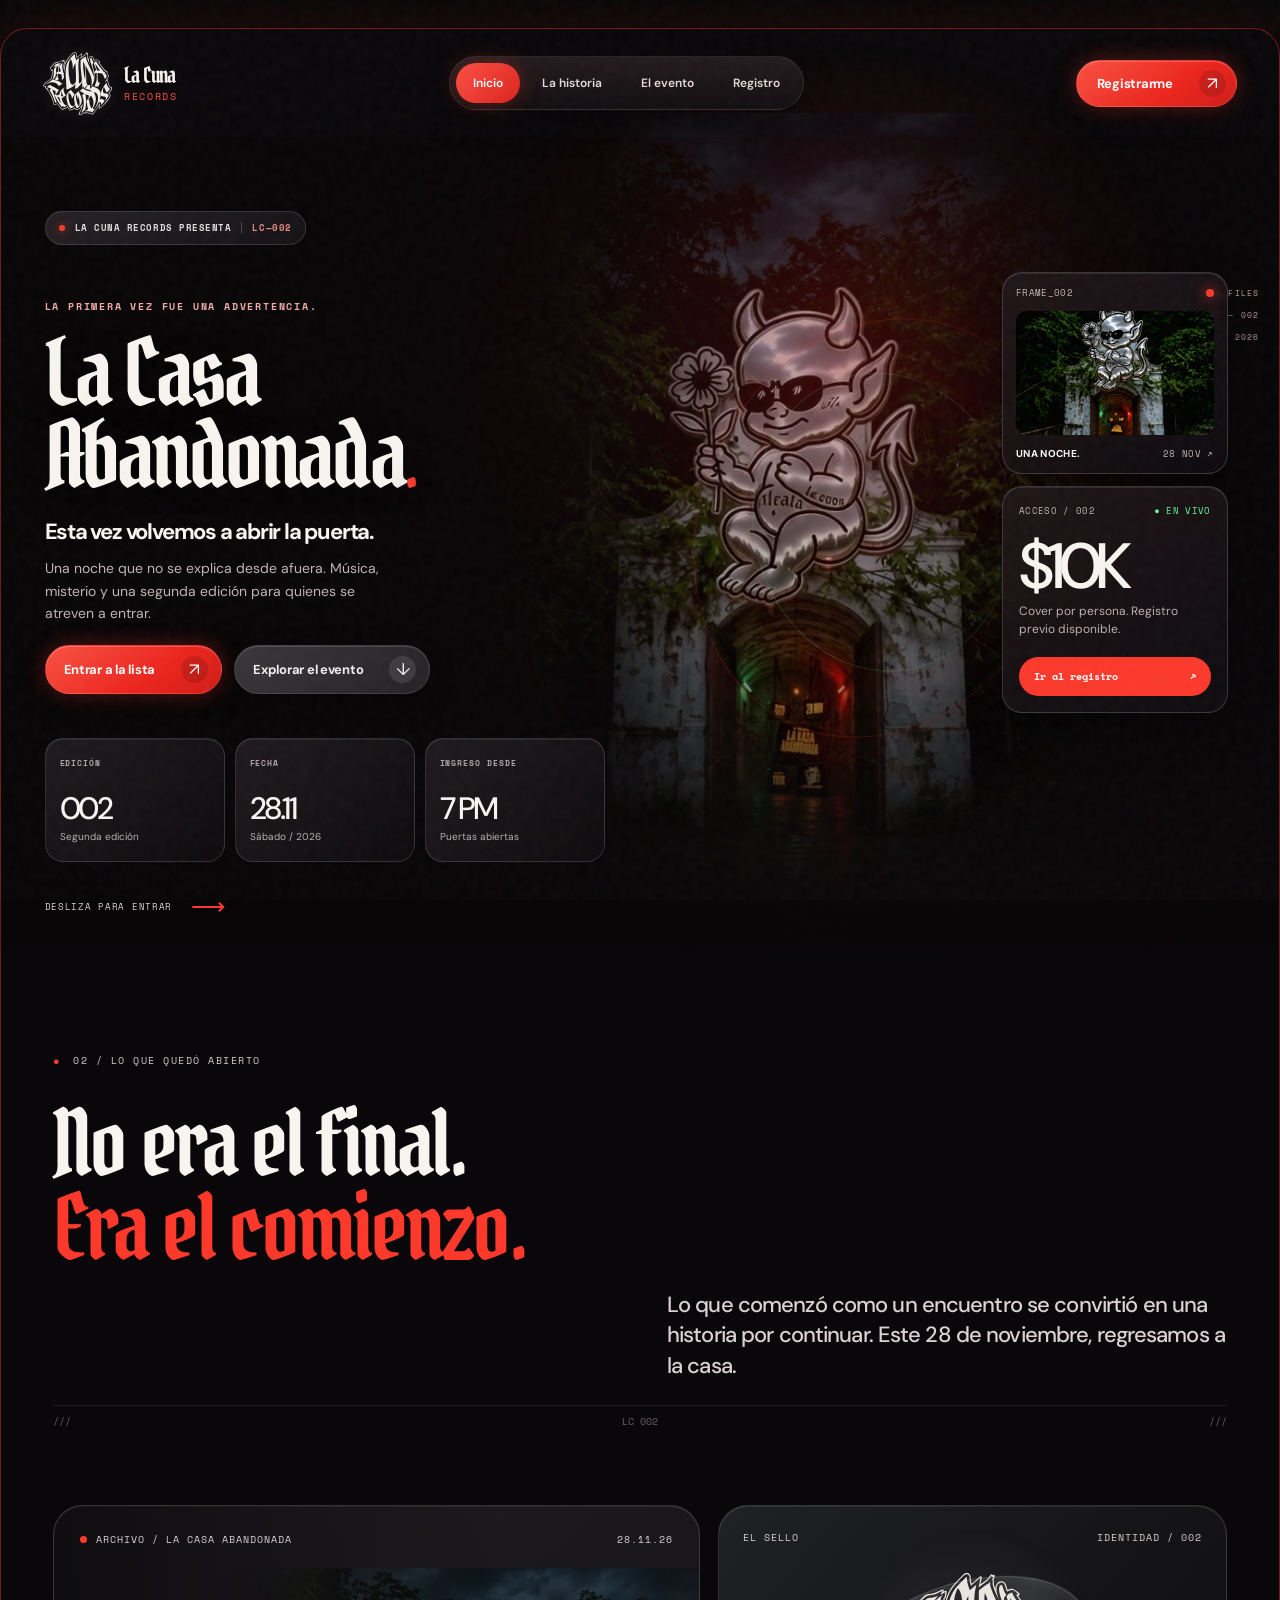
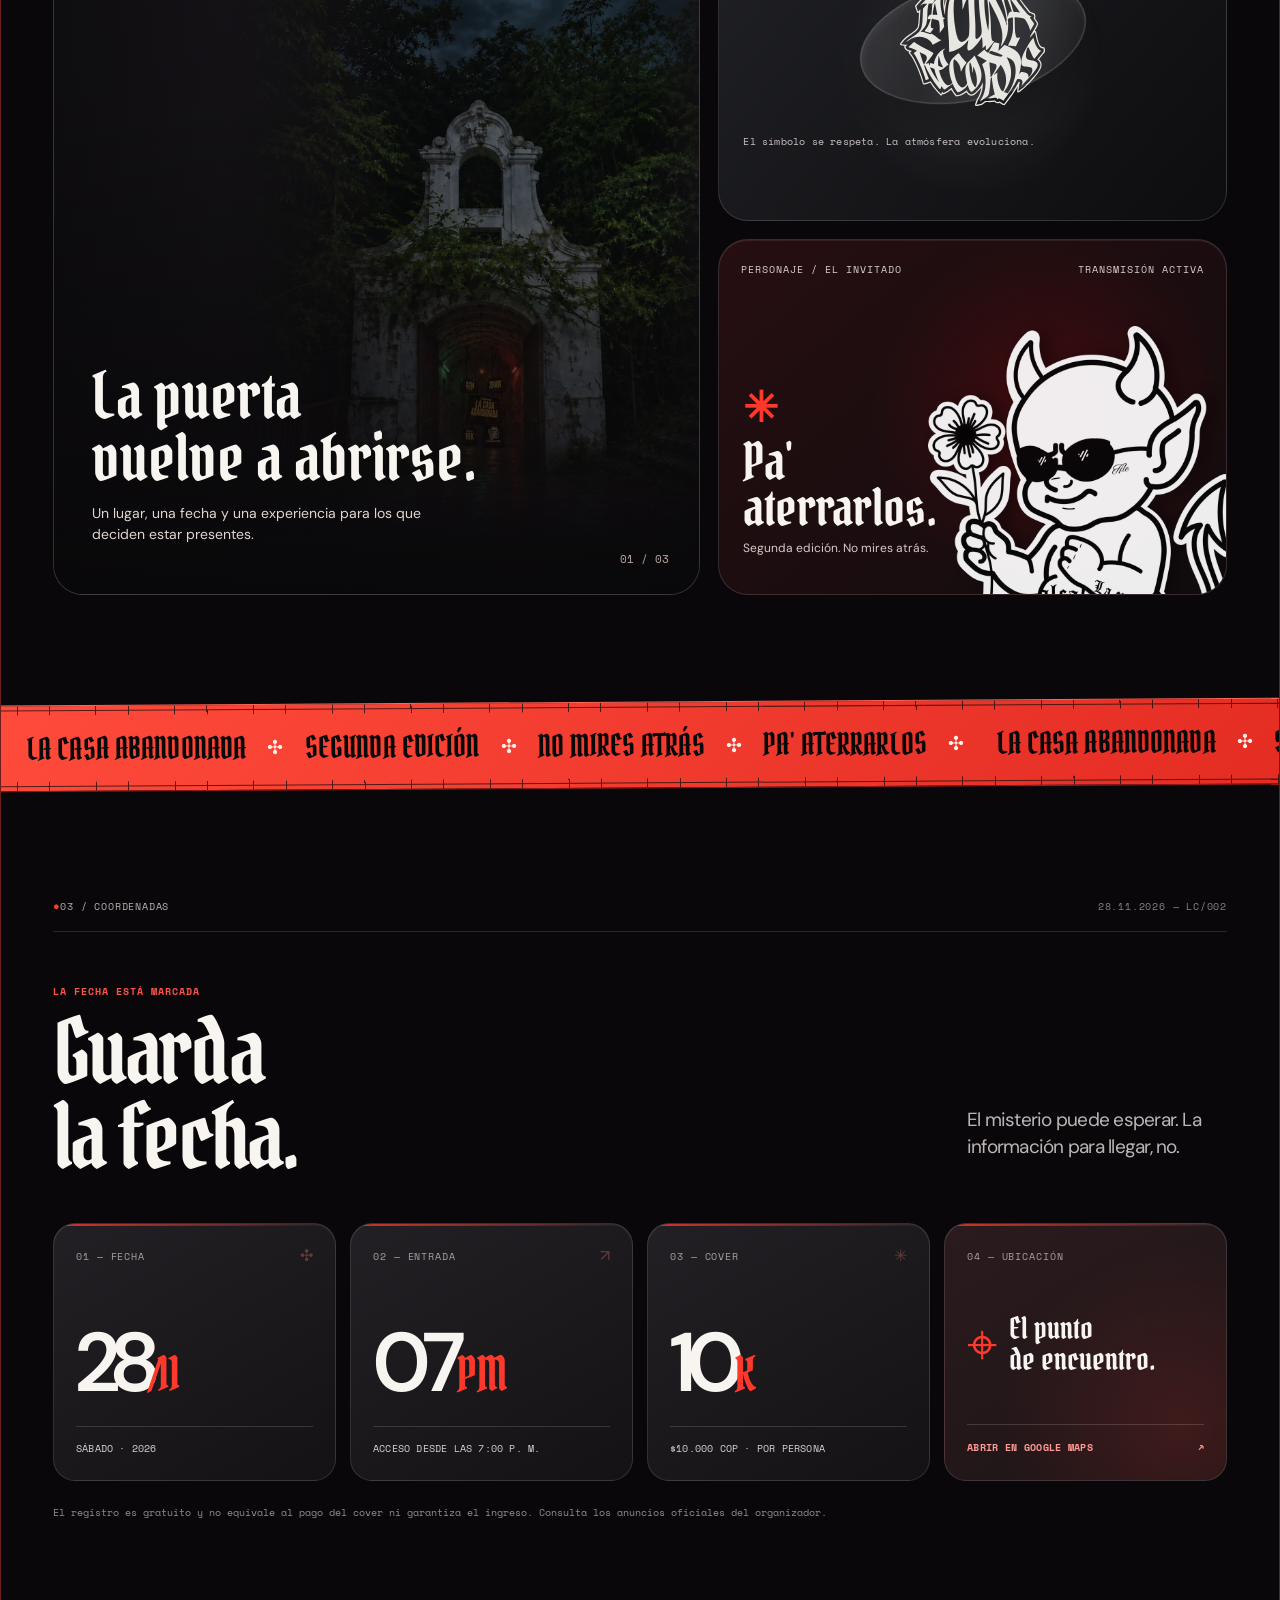
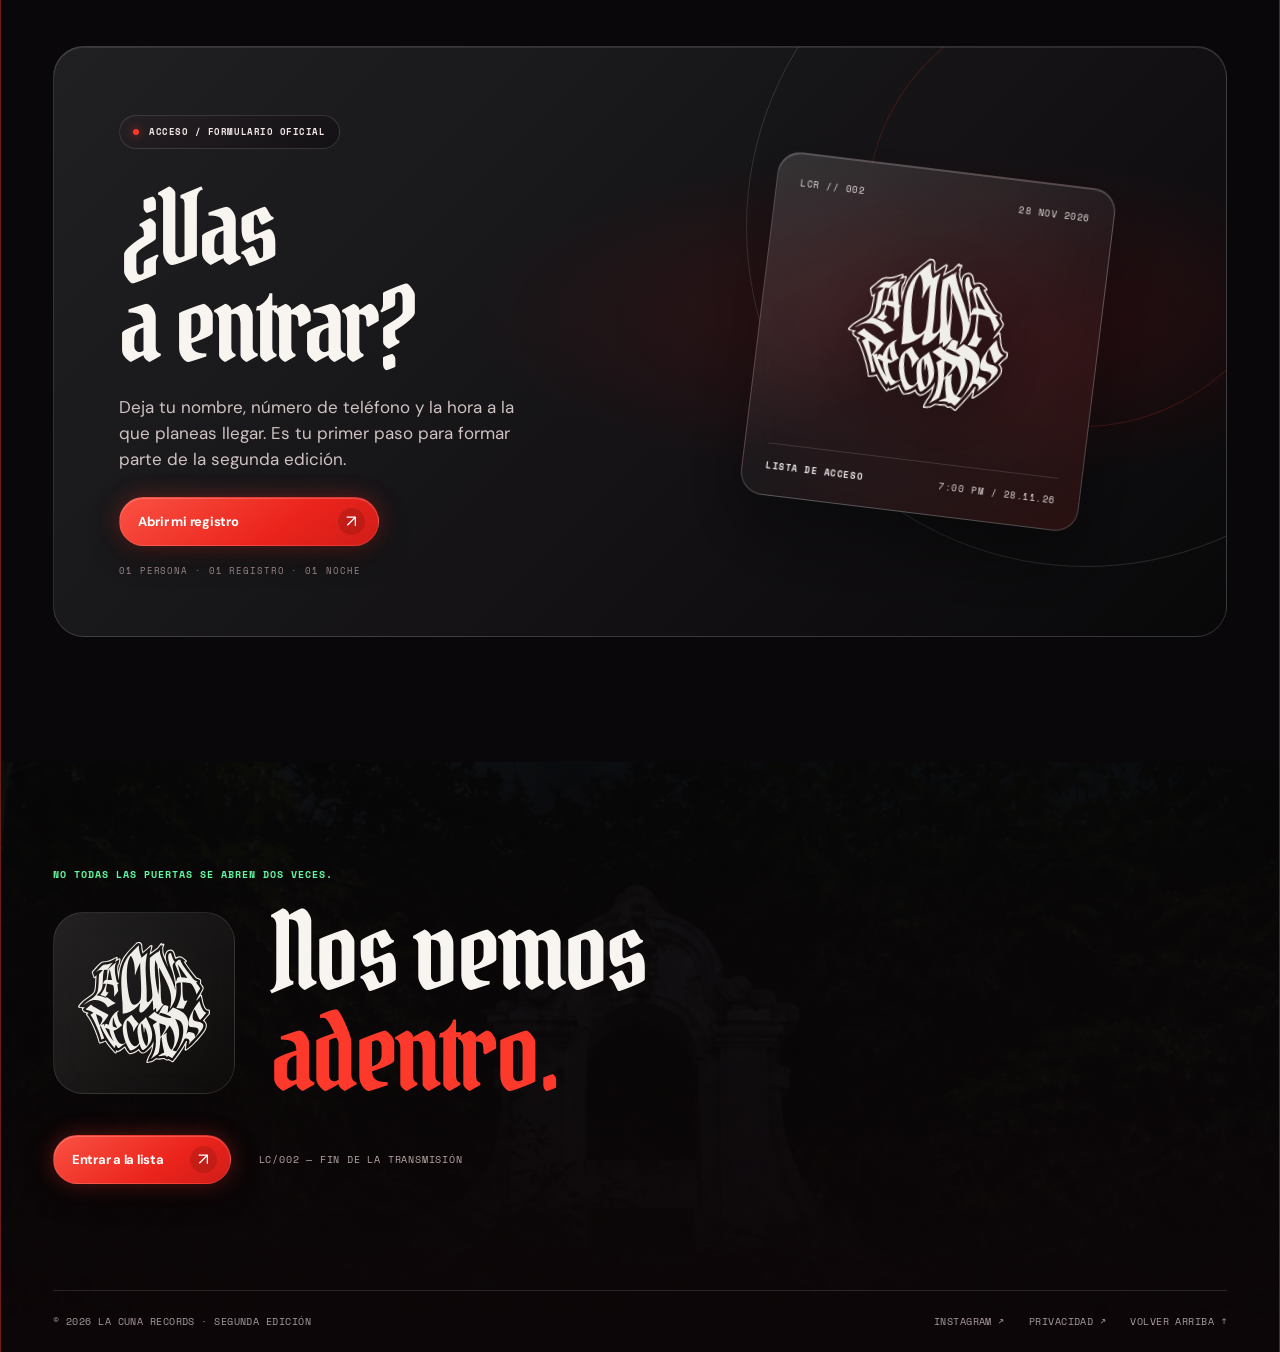
==== commit 2ddb7291: "Rediseño V4 cinematográfico con modal y registro nombre teléfono hora" ====
--- a/index.html
+++ b/index.html
@@ -3,335 +3,206 @@
 <head>
   <meta charset="utf-8">
   <meta name="viewport" content="width=device-width, initial-scale=1, viewport-fit=cover">
-  <meta name="theme-color" content="#070908">
-  <meta name="description" content="La Casa Abandonada II, 28 de noviembre de 2026. Una experiencia inmersiva de La Cuna Records. Registro abierto.">
+  <meta name="theme-color" content="#080506">
+  <meta name="description" content="La Casa Abandonada — Segunda Edición. 28 de noviembre de 2026, acceso desde las 7:00 p. m. Registro de asistentes de La Cuna Records.">
   <meta property="og:type" content="website">
-  <meta property="og:title" content="La Casa Abandonada II — La Cuna Records">
-  <meta property="og:description" content="Una noche que no se explica desde afuera. 28 NOV 2026 · Registro abierto.">
   <meta property="og:locale" content="es_CO">
-  <meta property="og:image" content="https://juancarlos5505-ship-it.github.io/LACUNARECORDZ/assets/capilla-nocturna.webp">
-  <meta name="color-scheme" content="dark">
-  <link rel="icon" type="image/webp" href="./assets/mascota-cuna.webp">
-  <link rel="preload" as="image" href="./assets/video-portada.jpg">
+  <meta property="og:title" content="La Casa Abandonada II | La Cuna Records">
+  <meta property="og:description" content="La puerta vuelve a abrirse. 28 NOV · 7:00 p. m. · Regístrate y entra en la lista.">
+  <meta property="og:image" content="https://juancarlos5505-ship-it.github.io/LACUNARECORDZ/assets/escena-cromada.webp">
+  <link rel="icon" href="./assets/mascota-cuna.webp" type="image/webp">
   <link rel="preconnect" href="https://fonts.googleapis.com">
   <link rel="preconnect" href="https://fonts.gstatic.com" crossorigin>
-  <link href="https://fonts.googleapis.com/css2?family=Archivo:wght@400;500;600;700;800;900&family=Pirata+One&display=swap" rel="stylesheet">
+  <link href="https://fonts.googleapis.com/css2?family=DM+Sans:wght@400;500;600;700;800&family=Pirata+One&family=Space+Mono:wght@400;700&display=swap" rel="stylesheet">
+  <link rel="preload" as="image" href="./assets/video-portada.jpg">
   <link rel="stylesheet" href="./styles.css">
   <script src="./config.js" defer></script>
   <script src="./main.js" defer></script>
-  <title>La Casa Abandonada II | La Cuna Records</title>
+  <title>La Casa Abandonada — Edición II</title>
 </head>
 <body>
-<a href="#contenido" class="skip-link">Saltar al contenido</a>
-<div class="grain" aria-hidden="true"></div>
-<div class="noise-lines" aria-hidden="true"></div>
-<div class="scroll-progress" id="scroll-progress" aria-hidden="true"></div>
-
-<header class="site-header" id="inicio">
-  <div class="page-width header-inner">
-    <a class="brand-lockup" href="#inicio" aria-label="La Cuna Records, inicio">
-      <span class="brand-logo-panel">
-        <img src="./assets/logo-lacuna-claro.svg" alt="La Cuna Records" width="92" height="84">
-      </span>
-      <span class="brand-copy">
-        <span class="brand-title">La Cuna</span>
-        <span class="brand-subtitle">Records</span>
-      </span>
-    </a>
-
-    <nav class="navigation" aria-label="Navegación principal">
-      <a href="#experiencia">Concepto</a>
-      <a href="#informacion">Fecha</a>
-      <a href="#registro">Registro</a>
-      <a href="https://www.instagram.com/lacunarecordz/" target="_blank" rel="noopener noreferrer">Instagram ↗</a>
-    </nav>
-
-    <a href="#registro" class="ui-button ui-button-primary header-cta">
-      <span>Entrar a la lista</span>
-      <i aria-hidden="true">↗</i>
-    </a>
+  <a class="skip-link" href="#contenido">Saltar al contenido</a>
+  <div class="top-progress" id="top-progress" aria-hidden="true"></div>
+  <div class="noise" aria-hidden="true"></div>
+
+  <div class="site-shell" id="inicio">
+    <header class="nav-wrap" aria-label="Cabecera principal">
+      <a class="brand" href="#inicio" aria-label="La Cuna Records — inicio">
+        <img src="./assets/logo-lacuna-claro.svg" alt="La Cuna Records" width="84" height="78">
+        <span class="brand-name"><strong>La Cuna</strong><small>RECORDS</small></span>
+      </a>
+      <nav class="nav-pill" aria-label="Navegación principal">
+        <a class="is-active" href="#inicio">Inicio</a>
+        <a href="#historia">La historia</a>
+        <a href="#detalles">El evento</a>
+        <a href="#acceso">Registro</a>
+      </nav>
+      <button class="action-button action-button--red nav-action" type="button" data-open-register>
+        <span>Registrarme</span><span class="button-mark" aria-hidden="true">↗</span>
+      </button>
+    </header>
+
+    <main id="contenido">
+      <!-- HERO: composición editorial de video, tipografía y módulos flotantes -->
+      <section class="hero" aria-labelledby="hero-title">
+        <div class="hero-glow" aria-hidden="true"></div>
+        <div class="hero-video-zone" aria-hidden="true">
+          <video id="hero-video" class="hero-video" poster="./assets/video-portada.jpg" muted autoplay loop playsinline preload="metadata">
+            <source src="./assets/entrada-cinematica.mp4" type="video/mp4">
+          </video>
+          <div class="hero-video-shade"></div>
+          <span class="orbit orbit-a"></span><span class="orbit orbit-b"></span>
+        </div>
+        <div class="hero-side-label" aria-hidden="true"><span>LA CUNA FILES</span><span>001 — 002</span><span>EST. 2026</span></div>
+
+        <div class="hero-content">
+          <p class="small-pill"><span class="signal-dot"></span> LA CUNA RECORDS PRESENTA <span class="pill-code">LC—002</span></p>
+          <p class="pretitle reveal">LA PRIMERA VEZ FUE UNA ADVERTENCIA.</p>
+          <h1 class="hero-title reveal" id="hero-title">La Casa<br><span>Abandonada</span><i>.</i></h1>
+          <p class="hero-subtitle reveal">Esta vez volvemos a abrir la puerta.</p>
+          <p class="hero-body reveal">Una noche que no se explica desde afuera. Música, misterio y una segunda edición para quienes se atreven a entrar.</p>
+          <div class="hero-buttons reveal">
+            <button type="button" class="action-button action-button--red" data-open-register><span>Entrar a la lista</span><span class="button-mark" aria-hidden="true">↗</span></button>
+            <a class="action-button action-button--dark" href="#historia"><span>Explorar el evento</span><span class="button-mark" aria-hidden="true">↓</span></a>
+          </div>
+          <div class="hero-quick-cards reveal" aria-label="Información principal del evento">
+            <div class="quick-card"><span class="eyebrow">EDICIÓN</span><strong>002</strong><small>Segunda edición</small></div>
+            <div class="quick-card"><span class="eyebrow">FECHA</span><strong>28.11</strong><small>Sábado / 2026</small></div>
+            <div class="quick-card"><span class="eyebrow">INGRESO DESDE</span><strong>7 PM</strong><small>Puertas abiertas</small></div>
+          </div>
+        </div>
+
+        <aside class="hero-floating" aria-label="Detalles del evento">
+          <div class="float-card float-card-video reveal">
+            <div class="float-top"><span>FRAME_002</span><span class="red-pixel"></span></div>
+            <div class="float-image"><img src="./assets/escena-cromada.webp" alt="El personaje cromado de La Cuna sobre la iglesia" width="360" height="420"></div>
+            <div class="float-bottom"><strong>UNA NOCHE.</strong><span>28 NOV ↗</span></div>
+          </div>
+          <div class="float-card float-card-ticket reveal">
+            <div class="float-top"><span>ACCESO / 002</span><span>● EN VIVO</span></div>
+            <strong class="ticket-price">$10K</strong>
+            <p>Cover por persona. Registro previo disponible.</p>
+            <button type="button" class="mini-action" data-open-register>Ir al registro <span aria-hidden="true">↗</span></button>
+          </div>
+        </aside>
+
+        <a class="hero-scroll" href="#historia"><span>DESLIZA PARA ENTRAR</span><span class="horizontal-arrow">⟶</span></a>
+      </section>
+
+      <!-- MENSAJE DE LA MARCA, con jerarquía inspirada en la referencia -->
+      <section class="manifesto section-wrap" id="historia" aria-labelledby="manifesto-title">
+        <div class="manifesto-top"><span class="label-dot">●</span> <span>02 / LO QUE QUEDÓ ABIERTO</span></div>
+        <h2 id="manifesto-title" class="manifesto-title reveal">No era el final.<br><span>Era el comienzo.</span></h2>
+        <p class="manifesto-copy reveal">Lo que comenzó como un encuentro se convirtió en una historia por continuar. Este 28 de noviembre, regresamos a la casa.</p>
+        <div class="glitch-rule" aria-hidden="true"><span>///</span><span>LC 002</span><span>///</span></div>
+      </section>
+
+      <!-- Mosaico editorial al estilo AgentAI: una carta grande y bloques de apoyo -->
+      <section class="feature-grid section-wrap" aria-label="Universo visual La Casa Abandonada">
+        <article class="feature-card feature-card--large reveal">
+          <div class="card-topline"><span><span class="tiny-signal"></span> ARCHIVO / LA CASA ABANDONADA</span><span>28.11.26</span></div>
+          <div class="feature-image-wrap"><img src="./assets/capilla-nocturna.webp" alt="Entrada nocturna a la iglesia, escenario de La Casa Abandonada" loading="lazy" width="940" height="1672"></div>
+          <div class="feature-card-copy"><h3>La puerta<br>vuelve a abrirse.</h3><p>Un lugar, una fecha y una experiencia para los que deciden estar presentes.</p></div>
+          <span class="feature-index">01 / 03</span>
+        </article>
+        <div class="feature-stack">
+          <article class="feature-card feature-card--logo reveal">
+            <div class="card-topline"><span>EL SELLO</span><span>IDENTIDAD / 002</span></div>
+            <div class="holo-logo" aria-label="Logotipo oficial de La Cuna Records">
+              <div class="glass-halo"></div>
+              <img src="./assets/logo-lacuna-claro.svg" alt="La Cuna Records" width="220" height="200" loading="lazy">
+            </div>
+            <p>El símbolo se respeta. La atmósfera evoluciona.</p>
+          </article>
+          <article class="feature-card feature-card--character reveal">
+            <div class="card-topline"><span>PERSONAJE / EL INVITADO</span><span>TRANSMISIÓN ACTIVA</span></div>
+            <img class="character-cutout" src="./assets/mascota-cuna.webp" alt="Personaje ilustrado de La Cuna Records" width="430" height="575" loading="lazy">
+            <div class="character-content"><span class="badge-asterisk">✳</span><h3>Pa' aterrarlos.</h3><p>Segunda edición. No mires atrás.</p></div>
+          </article>
+        </div>
+      </section>
+
+      <!-- cinta editorial con iconografía propia, borde tipo alambre de púas estilizado -->
+      <div class="marquee-shell" aria-label="La Casa Abandonada, segunda edición, no mires atrás, pa' aterrarlos">
+        <div class="barb-wire barb-wire--top" aria-hidden="true"></div>
+        <div class="marquee-track" aria-hidden="true">
+          <span>LA CASA ABANDONADA <i>✣</i> SEGUNDA EDICIÓN <i>✣</i> NO MIRES ATRÁS <i>✣</i> PA' ATERRARLOS <i>✣</i></span>
+          <span>LA CASA ABANDONADA <i>✣</i> SEGUNDA EDICIÓN <i>✣</i> NO MIRES ATRÁS <i>✣</i> PA' ATERRARLOS <i>✣</i></span>
+        </div>
+        <div class="barb-wire barb-wire--bottom" aria-hidden="true"></div>
+      </div>
+
+      <!-- información con un sistema de tarjetas reconocible -->
+      <section class="details-section section-wrap" id="detalles" aria-labelledby="details-title">
+        <div class="section-id"><span class="label-dot">●</span> 03 / COORDENADAS <span>28.11.2026 — LC/002</span></div>
+        <div class="details-heading reveal">
+          <div><p class="eyebrow red-text">LA FECHA ESTÁ MARCADA</p><h2 id="details-title" class="section-gothic">Guarda<br>la fecha.</h2></div>
+          <p>El misterio puede esperar. La información para llegar, no.</p>
+        </div>
+        <div class="event-grid">
+          <article class="event-card reveal"><span class="card-label">01 — FECHA</span><div class="event-number">28<span>/11</span></div><p>SÁBADO · 2026</p><span class="event-ornament">✣</span></article>
+          <article class="event-card reveal"><span class="card-label">02 — ENTRADA</span><div class="event-number">07<span>PM</span></div><p>ACCESO DESDE LAS 7:00 P. M.</p><span class="event-ornament">↗</span></article>
+          <article class="event-card reveal"><span class="card-label">03 — COVER</span><div class="event-number">10<span>K</span></div><p>$10.000 COP · POR PERSONA</p><span class="event-ornament">✳</span></article>
+          <article class="event-card event-card--location reveal"><span class="card-label">04 — UBICACIÓN</span><div class="event-place"><span class="map-pin">⌖</span><strong>El punto<br>de encuentro.</strong></div><a href="https://maps.app.goo.gl/cdfcQjii66rNjWSN6" target="_blank" rel="noopener noreferrer" class="map-link">ABRIR EN GOOGLE MAPS <span aria-hidden="true">↗</span></a></article>
+        </div>
+        <p class="event-disclaimer">El registro es gratuito y no equivale al pago del cover ni garantiza el ingreso. Consulta los anuncios oficiales del organizador.</p>
+      </section>
+
+      <!-- CTA de alta conversión, que abre modal de inscripción -->
+      <section id="acceso" class="access-section section-wrap" aria-labelledby="access-title">
+        <div class="access-panel reveal">
+          <div class="access-decoration access-decoration--one" aria-hidden="true"></div>
+          <div class="access-decoration access-decoration--two" aria-hidden="true"></div>
+          <div class="access-text">
+            <p class="small-pill"><span class="signal-dot"></span> ACCESO / FORMULARIO OFICIAL</p>
+            <h2 id="access-title" class="section-gothic">¿Vas<br>a entrar?</h2>
+            <p>Deja tu nombre, número de teléfono y la hora a la que planeas llegar. Es tu primer paso para formar parte de la segunda edición.</p>
+            <button type="button" class="action-button action-button--red action-button--wide" data-open-register><span>Abrir mi registro</span><span class="button-mark" aria-hidden="true">↗</span></button>
+            <span class="sub-note">01 PERSONA · 01 REGISTRO · 01 NOCHE</span>
+          </div>
+          <div class="access-art" aria-hidden="true">
+            <div class="access-ticket">
+              <span class="access-ticket-top">LCR // 002 <span>28 NOV 2026</span></span>
+              <img src="./assets/logo-lacuna-claro.svg" width="250" height="230" alt="" loading="lazy">
+              <div class="access-ticket-foot"><strong>LISTA DE ACCESO</strong><span>7:00 PM / 28.11.26</span></div>
+            </div>
+            <span class="access-ring ring-one"></span><span class="access-ring ring-two"></span>
+          </div>
+        </div>
+      </section>
+
+      <!-- cierre marca x titular, sin deformar el logo -->
+      <section class="closing" aria-labelledby="closing-title">
+        <div class="closing-content section-wrap">
+          <p class="eyebrow">NO TODAS LAS PUERTAS SE ABREN DOS VECES.</p>
+          <div class="closing-line reveal"><div class="closing-logo"><img src="./assets/logo-lacuna-claro.svg" alt="La Cuna Records" width="180" height="160" loading="lazy"></div><h2 id="closing-title" class="section-gothic">Nos vemos<br><span>adentro.</span></h2></div>
+          <div class="closing-actions"><button type="button" class="action-button action-button--red" data-open-register>Entrar a la lista <span class="button-mark" aria-hidden="true">↗</span></button><span>LC/002 — FIN DE LA TRANSMISIÓN</span></div>
+          <footer class="footer">
+            <span>© 2026 LA CUNA RECORDS · SEGUNDA EDICIÓN</span>
+            <div><a href="https://www.instagram.com/lacunarecordz/" target="_blank" rel="noopener noreferrer">INSTAGRAM ↗</a><a href="./privacidad.html">PRIVACIDAD ↗</a><a href="#inicio">VOLVER ARRIBA ↑</a></div>
+          </footer>
+        </div>
+      </section>
+    </main>
   </div>
-</header>
-
-<main id="contenido">
-  <section class="hero section-shell" aria-labelledby="hero-title">
-    <div class="hero-aura hero-aura-left" aria-hidden="true"></div>
-    <div class="hero-aura hero-aura-right" aria-hidden="true"></div>
-    <div class="page-width hero-grid">
-      <div class="hero-copy">
-        <p class="micro-label hero-label"><span class="dot red"></span> LA CUNA RECORDS PRESENTA <span class="slash">/</span> EDICIÓN 002</p>
-        <p class="hero-intro" data-reveal="up">LA PRIMERA VEZ FUE UNA ADVERTENCIA.</p>
-
-        <h1 class="hero-title" id="hero-title">
-          <span class="display-line" data-reveal="up">La Casa</span>
-          <span class="display-line" data-reveal="up">Abandonada<span class="accent-dot">.</span></span>
-        </h1>
-
-        <p class="hero-kicker" data-reveal="up">Esta vez, volvemos a abrir la puerta.</p>
-        <p class="hero-description" data-reveal="up">Música, misterio y una segunda edición creada para quienes quieren vivir la historia desde adentro, no escucharla al día siguiente.</p>
-
-        <div class="hero-actions" data-reveal="up">
-          <a href="#registro" class="ui-button ui-button-primary">
-            <span>Quiero registrarme</span>
-            <i aria-hidden="true">↗</i>
-          </a>
-          <a href="#informacion" class="ui-button ui-button-secondary">
-            <span>Ver coordenadas</span>
-            <i aria-hidden="true">+</i>
-          </a>
-        </div>
-
-        <div class="hero-meta" data-reveal="up">
-          <div class="hero-meta-card">
-            <span class="meta-top">FECHA</span>
-            <strong>28 NOV 2026</strong>
-            <small>SÁBADO</small>
-          </div>
-          <div class="hero-meta-card">
-            <span class="meta-top">HORA + COVER</span>
-            <strong>8:00 P. M.</strong>
-            <small>$10.000 COP</small>
-          </div>
-        </div>
-
-        <div class="hero-footnote">
-          <span class="mini-line"></span>
-          <span>UN EVENTO DE LA CUNA RECORDS · SEGUNDA EDICIÓN</span>
-        </div>
+
+  <!-- Modal accesible, conserva el formulario interno en modo demo o la aplicación web de Google -->
+  <div class="registration-modal" id="registration-modal" hidden>
+    <div class="modal-backdrop" data-close-register></div>
+    <section class="modal-dialog" role="dialog" aria-modal="true" aria-labelledby="modal-title" tabindex="-1">
+      <button type="button" class="modal-close" aria-label="Cerrar formulario" data-close-register>✕</button>
+      <div class="modal-aside">
+        <div class="modal-aside-top"><img src="./assets/logo-lacuna-claro.svg" width="90" height="80" alt="La Cuna Records"><span>LC—002 / INSCRIPCIONES</span></div>
+        <div class="modal-headline"><p class="eyebrow">UNA NOCHE FUERA DE LO HABITUAL.</p><h2 id="modal-title" class="section-gothic">Tu nombre<br>en la lista.</h2><p>Nos vemos el 28 de noviembre. Entrada desde las 7:00 p. m.</p></div>
+        <div class="modal-footer-line"><span>LA CASA ABANDONADA</span><span>EDICIÓN II</span></div>
       </div>
-
-      <div class="hero-stage">
-        <div class="hero-stage-top">
-          <span class="micro-label"><span class="dot green"></span> TRANSMISIÓN // LC_002</span>
-          <span class="micro-label">ARCHIVO 002</span>
-        </div>
-
-        <div class="hero-scene reveal-item" aria-label="Video de la cámara entrando a la iglesia de La Casa Abandonada">
-          <div class="scene-shell">
-            <video class="scene-video" id="scene-video" muted autoplay loop playsinline preload="metadata" poster="./assets/video-portada.jpg" aria-label="Recorrido visual hacia la entrada del evento">
-              <source src="./assets/entrada-cinematica.mp4" type="video/mp4">
-            </video>
-            <div class="scene-overlay" aria-hidden="true"></div>
-            <span class="scene-corner tl" aria-hidden="true"></span>
-            <span class="scene-corner tr" aria-hidden="true"></span>
-            <span class="scene-corner bl" aria-hidden="true"></span>
-            <span class="scene-corner br" aria-hidden="true"></span>
-            <div class="scene-caption top-left">EL UMBRAL YA ESTÁ ABIERTO</div>
-            <div class="scene-caption bottom-right">REPRODUCCIÓN CONTINUA</div>
-          </div>
-        </div>
-
-        <div class="hero-stage-bottom">
-          <div class="glass-logo-card">
-            <div class="glass-mark">
-              <img src="./assets/logo-lacuna-claro.svg" alt="" width="80" height="70">
-            </div>
-            <div>
-              <p class="micro-label">IDENTIDAD OFICIAL</p>
-              <strong>La Cuna Records</strong>
-              <small>Universo visual inmersivo / edición 002</small>
-            </div>
-          </div>
-          <div class="tech-chip-row" aria-hidden="true">
-            <span class="tech-chip star"></span>
-            <span class="tech-chip ring"></span>
-            <span class="tech-chip grid"></span>
-          </div>
-        </div>
+      <div class="modal-form-wrap">
+        <div class="modal-form-heading"><span><span class="signal-dot"></span> SOLICITUD DE ACCESO</span><span>002 / 2026</span></div>
+        <p id="setup-warning" class="setup-warning" hidden>Esta vista es una demostración: Google Sheets aún no está conectado. Tus datos NO se guardarán.</p>
+        <iframe id="registration-frame" title="Formulario de registro de La Casa Abandonada" src="./formulario-preview.html"></iframe>
+        <a href="./formulario-preview.html" id="open-form" class="modal-external" target="_blank" rel="noopener noreferrer">ABRIR EL FORMULARIO EN OTRA PESTAÑA ↗</a>
       </div>
-    </div>
-
-    <a href="#experiencia" class="scroll-cue" aria-label="Desplazarse para conocer el evento">
-      <span>Desliza para entrar</span>
-      <span class="scroll-line"></span>
-    </a>
-  </section>
-
-  <div class="ticker-bar" aria-hidden="true">
-    <span class="wire-border wire-top"></span>
-    <div class="ticker-track">
-      <span>La Casa Abandonada <i>✦</i> Segunda Edición <i>◎</i> No Mires Atrás <i>✦</i> Pa’ Aterrarlos <i>◎</i></span>
-      <span>La Casa Abandonada <i>✦</i> Segunda Edición <i>◎</i> No Mires Atrás <i>✦</i> Pa’ Aterrarlos <i>◎</i></span>
-    </div>
-    <span class="wire-border wire-bottom"></span>
+    </section>
   </div>
-
-  <section id="experiencia" class="concept section-shell section-pad" aria-labelledby="concept-title">
-    <div class="page-width">
-      <div class="section-head">
-        <p class="micro-label"><span class="dot green"></span> 01 / EL CONCEPTO</p>
-        <p class="section-note">NO ERA EL FINAL. ERA EL COMIENZO.</p>
-      </div>
-
-      <div class="concept-grid">
-        <figure class="concept-visual reveal-item">
-          <div class="visual-frame">
-            <img src="./assets/escena-cromada.webp" alt="La iglesia nocturna y el personaje cromado de La Cuna Records" loading="lazy" width="1080" height="1920">
-            <div class="archive-sticker">
-              <span>ARCHIVO</span>
-              <strong>002</strong>
-              <small>28·11·26</small>
-            </div>
-          </div>
-          <figcaption>FIG 01 / Lo que viste no fue un sueño.</figcaption>
-        </figure>
-
-        <div class="concept-copy reveal-item">
-          <span class="section-symbol" aria-hidden="true">✳</span>
-          <p class="concept-kicker">UNA NOCHE FUERA DE LO HABITUAL</p>
-          <h2 class="section-display" id="concept-title">No era el final<br><span>era el</span><br><em>comienzo.</em></h2>
-          <p>La primera edición dejó una puerta entreabierta. Ahora regresamos para seguir contando la historia, con una atmósfera más intensa, más estética y más inmersiva.</p>
-          <p>La experiencia no se trata solo de asistir. Se trata de entrar en un universo visual y sonoro con identidad propia.</p>
-          <a class="text-link" href="#registro">Mi nombre en la lista <span aria-hidden="true">↗</span></a>
-
-          <div class="identity-panel">
-            <div class="identity-copy">
-              <p class="micro-label">EL SELLO / SEGUNDA EDICIÓN</p>
-              <strong>El ritual continúa.</strong>
-              <small>Una nueva noche con el mismo espíritu. La música marca el camino; tú decides si cruzas la puerta.</small>
-            </div>
-            <div class="identity-logo-wrap">
-              <img src="./assets/logo-lacuna-claro.svg" alt="Logotipo de La Cuna Records" width="180" height="160">
-            </div>
-          </div>
-        </div>
-      </div>
-    </div>
-  </section>
-
-  <section id="informacion" class="details section-shell section-pad" aria-labelledby="details-title">
-    <div class="page-width">
-      <div class="section-head">
-        <p class="micro-label"><span class="dot green"></span> 02 / COORDENADAS</p>
-        <p class="section-note">LA FECHA ESTÁ MARCADA</p>
-      </div>
-
-      <div class="details-top reveal-item">
-        <div>
-          <p class="details-kicker">TODO LO QUE SABEMOS / POR AHORA</p>
-          <h2 class="section-display" id="details-title">Guarda<br><em>la fecha.</em></h2>
-        </div>
-        <div class="details-sidecopy">
-          <p>28 de noviembre. Una sola noche para estar en el lugar correcto cuando todo comience.</p>
-          <div class="glyph-row" aria-hidden="true">
-            <span class="glyph-circle"></span>
-            <span class="glyph-cross"></span>
-            <span class="glyph-line"></span>
-          </div>
-        </div>
-      </div>
-
-      <div class="details-grid">
-        <article class="detail-card reveal-item">
-          <span class="detail-label">01 / FECHA</span>
-          <div class="detail-main"><strong>28</strong><span>.11</span></div>
-          <p>SÁBADO · 2026</p>
-        </article>
-        <article class="detail-card reveal-item">
-          <span class="detail-label">02 / HORA</span>
-          <div class="detail-main"><strong>08</strong><span>PM</span></div>
-          <p>DESDE LAS 8:00 P. M.</p>
-        </article>
-        <article class="detail-card reveal-item">
-          <span class="detail-label">03 / COVER</span>
-          <div class="detail-main"><strong>10</strong><span>K</span></div>
-          <p>$10.000 COP</p>
-        </article>
-        <article class="detail-card detail-card-location reveal-item">
-          <span class="detail-label">04 / UBICACIÓN</span>
-          <div class="detail-main"><strong>¿?</strong><span></span></div>
-          <p>POR ANUNCIAR</p>
-        </article>
-      </div>
-
-      <p class="fine-print">* Registrarte manifiesta tu interés. El registro no equivale a una entrada pagada ni garantiza el ingreso. La ubicación exacta y las condiciones finales serán confirmadas por el organizador.</p>
-    </div>
-  </section>
-
-  <section id="registro" class="registration section-shell section-pad" aria-labelledby="register-title">
-    <div class="page-width">
-      <div class="section-head">
-        <p class="micro-label"><span class="dot red"></span> 03 / REGISTRO</p>
-        <p class="section-note">LA PARTE MÁS IMPORTANTE</p>
-      </div>
-
-      <div class="registration-grid">
-        <div class="registration-copy reveal-item">
-          <p class="register-kicker">LISTA DE INSCRIPCIÓN</p>
-          <h2 class="section-display" id="register-title">¿Vas<br>a entrar?</h2>
-          <p class="register-lead">Hay quienes escuchan la historia al día siguiente. Y hay quienes pueden decir: <strong>yo estuve ahí.</strong></p>
-
-          <div class="register-points">
-            <article>
-              <span>01</span>
-              <p>Completa tus datos para entrar en la lista oficial del evento.</p>
-            </article>
-            <article>
-              <span>02</span>
-              <p>Recibirás confirmación y un código de identificación para tu inscripción.</p>
-            </article>
-            <article>
-              <span>03</span>
-              <p>Guarda tu código. Las novedades del evento se comunicarán por nuestros canales oficiales.</p>
-            </article>
-          </div>
-
-          <div class="register-watermark">LC / <span>002</span></div>
-        </div>
-
-        <div class="register-shell reveal-item">
-          <div class="register-shell-top">
-            <span class="micro-label"><span class="dot green"></span> SOLICITUD DE ACCESO / 002</span>
-            <div class="window-dots" aria-hidden="true"><i></i><i></i><i></i></div>
-          </div>
-          <div id="setup-warning" class="setup-warning" hidden>
-            <strong>VERSIÓN DE DEMOSTRACIÓN:</strong> todavía no está conectado Google Sheets. Aquí no se guardan registros.
-          </div>
-          <div class="register-shell-body">
-            <div class="register-copyhead">
-              <h3>Entra a la lista</h3>
-              <p>Un registro, una persona. Los campos marcados con * son obligatorios.</p>
-            </div>
-            <iframe id="registration-frame" title="Formulario de registro a La Casa Abandonada" src="./formulario-preview.html" loading="lazy"></iframe>
-            <a id="open-form" class="backup-link" href="./formulario-preview.html" target="_blank" rel="noopener noreferrer">Abrir formulario en una nueva pestaña ↗</a>
-          </div>
-        </div>
-      </div>
-    </div>
-  </section>
-
-  <section class="closing section-shell" aria-labelledby="closing-title">
-    <div class="closing-overlay" aria-hidden="true"></div>
-    <div class="page-width closing-grid">
-      <div class="closing-copy reveal-item">
-        <p class="micro-label"><span class="dot green"></span> LA PUERTA NO ESTARÁ ABIERTA PARA SIEMPRE.</p>
-        <div class="closing-headline-wrap">
-          <div class="closing-logo-side">
-            <img src="./assets/logo-lacuna-claro.svg" alt="Logotipo de La Cuna Records" width="130" height="120">
-          </div>
-          <h2 id="closing-title">Nos vemos<br><span>adentro.</span></h2>
-        </div>
-        <div class="closing-actions">
-          <a href="#registro" class="ui-button ui-button-primary"><span>Entrar a la lista</span><i aria-hidden="true">↗</i></a>
-          <span class="closing-tag">LC — 002 / FIN DE LA TRANSMISIÓN</span>
-        </div>
-      </div>
-
-      <footer class="site-footer reveal-item">
-        <div class="footer-left">
-          <a class="footer-brand" href="#inicio" aria-label="Volver al inicio">
-            <img src="./assets/logo-lacuna-claro.svg" alt="La Cuna Records" width="72" height="66">
-            <span>La Casa Abandonada / Edición II</span>
-          </a>
-        </div>
-        <div class="footer-links">
-          <a href="https://www.instagram.com/lacunarecordz/" target="_blank" rel="noopener noreferrer">Instagram ↗</a>
-          <a href="./privacidad.html" target="_blank" rel="noopener noreferrer">Privacidad ↗</a>
-          <a href="#inicio">Volver arriba ↑</a>
-        </div>
-      </footer>
-    </div>
-  </section>
-</main>
 </body>
 </html>
--- a/styles.css
+++ b/styles.css
@@ -1,249 +1,124 @@
-@import url('https://fonts.googleapis.com/css2?family=Archivo:wght@400;500;600;700;800;900&family=Pirata+One&display=swap');
-:root{
-  --bg:#050606;
-  --panel:#0b0f0d;
-  --panel-soft:rgba(11,16,13,.74);
-  --line:#203126;
-  --line-soft:rgba(113,255,158,.18);
-  --text:#f1f1eb;
-  --mute:#9ba39a;
-  --green:#5cff92;
-  --green-soft:rgba(92,255,146,.12);
-  --green-glow:rgba(92,255,146,.34);
-  --red:#ff4f42;
-  --red-soft:rgba(255,79,66,.14);
-  --white-soft:rgba(255,255,255,.06);
-  --shadow:0 30px 120px rgba(0,0,0,.45);
-  --radius-xl:34px;
-  --radius-lg:24px;
-  --radius-md:18px;
-  --radius-sm:12px;
-  --page:min(1280px,calc(100% - 72px));
-}
-*{box-sizing:border-box}
+:root{--bg:#080607;--panel:#141215;--panel2:#1b181b;--red:#fc392b;--red2:#b41614;--green:#63f8a0;--white:#f8f5f0;--muted:#b8b0af;--soft:#756f72;--line:rgba(255,255,255,.13);--body:'DM Sans',Arial,sans-serif;--mono:'Space Mono',monospace;--goth:'Pirata One',Georgia,serif;--container:min(1320px,calc(100% - 104px))}
+*,*::before,*::after{box-sizing:border-box}
 html{scroll-behavior:smooth}
-body{margin:0;background:radial-gradient(circle at 20% 0%,rgba(92,255,146,.09),transparent 28%),radial-gradient(circle at 80% 15%,rgba(255,79,66,.08),transparent 24%),linear-gradient(180deg,#040505 0%,#050606 100%);color:var(--text);font-family:'Archivo',Arial,sans-serif;-webkit-font-smoothing:antialiased;text-rendering:optimizeLegibility;overflow-x:hidden}
+body{margin:0;background:#080708;color:var(--white);font-family:var(--body);-webkit-font-smoothing:antialiased;overflow-x:hidden}
+body.has-modal{overflow:hidden}
+button,input,select{font:inherit}
 a{color:inherit;text-decoration:none}
+button{cursor:pointer}
 img{display:block;max-width:100%}
-video{display:block;max-width:100%}
-button,input,textarea,select{font:inherit}
-.skip-link{position:absolute;left:-9999px;top:auto;width:1px;height:1px;overflow:hidden}
-.skip-link:focus{left:12px;top:12px;width:auto;height:auto;padding:10px 14px;background:#fff;color:#000;z-index:100}
-.page-width{width:var(--page);margin:0 auto}
-.grain,.noise-lines{pointer-events:none;position:fixed;inset:0;z-index:1}
-.grain{opacity:.08;background-image:url("data:image/svg+xml,%3Csvg xmlns='http://www.w3.org/2000/svg' width='160' height='160' viewBox='0 0 160 160'%3E%3Cg fill='%23ffffff'%3E%3Ccircle cx='12' cy='20' r='1'/%3E%3Ccircle cx='54' cy='80' r='1'/%3E%3Ccircle cx='93' cy='41' r='1'/%3E%3Ccircle cx='134' cy='22' r='1'/%3E%3Ccircle cx='142' cy='115' r='1'/%3E%3Ccircle cx='101' cy='123' r='1'/%3E%3Ccircle cx='44' cy='124' r='1'/%3E%3Ccircle cx='18' cy='103' r='1'/%3E%3Ccircle cx='77' cy='15' r='1'/%3E%3Ccircle cx='118' cy='74' r='1'/%3E%3Ccircle cx='61' cy='141' r='1'/%3E%3C/g%3E%3C/svg%3E")}
-.noise-lines{opacity:.1;background:repeating-linear-gradient(90deg,transparent 0 126px,rgba(255,255,255,.025) 126px 127px)}
-.scroll-progress{position:fixed;left:0;top:0;height:2px;width:0;background:linear-gradient(90deg,var(--green),var(--red));box-shadow:0 0 12px var(--green-glow);z-index:90}
-.section-shell{position:relative;z-index:2}
-.section-pad{padding:105px 0}
-.site-header{position:sticky;top:0;z-index:50;backdrop-filter:blur(18px);background:linear-gradient(180deg,rgba(3,5,4,.82),rgba(3,5,4,.42));border-bottom:1px solid rgba(255,255,255,.06)}
-.header-inner{display:grid;grid-template-columns:auto 1fr auto;align-items:center;gap:28px;min-height:88px}
-.brand-lockup{display:flex;align-items:center;gap:14px;min-width:0}
-.brand-logo-panel{width:78px;height:78px;border:1px solid rgba(255,255,255,.08);border-radius:22px;background:linear-gradient(180deg,rgba(255,255,255,.06),rgba(255,255,255,.02));backdrop-filter:blur(16px);box-shadow:inset 0 1px 0 rgba(255,255,255,.08),0 18px 60px rgba(0,0,0,.36);display:grid;place-items:center;position:relative;overflow:hidden}
-.brand-logo-panel::before{content:'';position:absolute;inset:0;background:linear-gradient(135deg,rgba(255,255,255,.18),transparent 35%,rgba(92,255,146,.12) 90%)}
-.brand-logo-panel img{width:58px;height:auto;position:relative;z-index:1}
-.brand-copy{display:flex;flex-direction:column;line-height:.88}
-.brand-title,.brand-subtitle{font-family:'Pirata One',Georgia,serif;letter-spacing:.01em}
-.brand-title{font-size:36px}
-.brand-subtitle{font-size:31px;color:var(--red);margin-top:-3px}
-.navigation{display:flex;justify-content:center;gap:26px;flex-wrap:wrap}
-.navigation a{font-size:12px;letter-spacing:.04em;text-transform:uppercase;color:#d8ddd5;position:relative}
-.navigation a::after{content:'';position:absolute;left:0;bottom:-8px;width:0;height:1px;background:linear-gradient(90deg,var(--green),var(--red));transition:width .28s ease}
-.navigation a:hover::after{width:100%}
-.ui-button{display:inline-flex;align-items:center;justify-content:space-between;gap:14px;padding:15px 19px;min-height:54px;border-radius:18px;border:1px solid rgba(255,255,255,.12);font-size:11px;text-transform:uppercase;letter-spacing:.06em;position:relative;overflow:hidden;isolation:isolate;transition:transform .25s ease,border-color .25s ease,box-shadow .25s ease}
-.ui-button::before{content:'';position:absolute;inset:1px;border-radius:16px;z-index:-1;opacity:1}
-.ui-button i{font-style:normal;font-size:16px;line-height:1}
-.ui-button:hover{transform:translateY(-2px)}
-.ui-button-primary{border-color:rgba(92,255,146,.25);box-shadow:0 0 0 1px rgba(92,255,146,.08),0 14px 44px rgba(0,0,0,.28),inset 0 1px 0 rgba(255,255,255,.08)}
-.ui-button-primary::before{background:linear-gradient(180deg,rgba(102,255,155,.96),rgba(77,230,129,.96));}
-.ui-button-primary,.ui-button-primary i{color:#071109}
-.ui-button-secondary{color:#f2f2eb;background:rgba(255,255,255,.04);border-color:rgba(255,255,255,.12)}
-.ui-button-secondary::before{background:linear-gradient(180deg,rgba(255,255,255,.06),rgba(255,255,255,.03))}
-.header-cta{min-width:196px}
-.hero{padding:48px 0 92px;min-height:100vh;display:flex;align-items:center;overflow:hidden}
-.hero-aura{position:absolute;border-radius:999px;filter:blur(40px);opacity:.9;pointer-events:none}
-.hero-aura-left{width:380px;height:380px;background:radial-gradient(circle,rgba(92,255,146,.24),transparent 70%);left:-120px;top:190px}
-.hero-aura-right{width:480px;height:480px;background:radial-gradient(circle,rgba(255,79,66,.22),transparent 70%);right:-120px;top:70px}
-.hero-grid{display:grid;grid-template-columns:minmax(0,1.06fr) minmax(420px,.94fr);gap:68px;align-items:center}
-.micro-label{font-size:11px;letter-spacing:.18em;text-transform:uppercase;color:#ccd5ca;display:inline-flex;align-items:center;gap:11px}
-.dot{width:8px;height:8px;border-radius:50%;display:inline-block;flex:none;box-shadow:0 0 0 6px rgba(255,255,255,.03)}
-.dot.red{background:var(--red);box-shadow:0 0 18px rgba(255,79,66,.55)}
-.dot.green{background:var(--green);box-shadow:0 0 18px rgba(92,255,146,.45)}
-.slash{color:var(--red)}
-.hero-label{margin:0 0 22px}
-.hero-intro,.hero-kicker,.concept-kicker,.details-kicker,.register-kicker{font-size:14px;letter-spacing:.18em;text-transform:uppercase;color:var(--green);margin:0 0 16px}
-.hero-title,.section-display{font-family:'Pirata One',Georgia,serif;letter-spacing:0;line-height:.93;margin:0}
-.hero-title{font-size:clamp(72px,7.5vw,133px);text-transform:none;overflow-wrap:normal}
-.display-line{display:block}
-.accent-dot{color:var(--red)}
-.hero-kicker{font-family:'Pirata One',Georgia,serif;font-size:28px;line-height:.96;letter-spacing:0;text-transform:none;color:#f1eee7;margin-top:18px;margin-bottom:20px}
-.hero-description{font-size:19px;line-height:1.72;max-width:630px;color:#d0d6cf;margin:0 0 30px}
-.hero-actions{display:flex;gap:14px;flex-wrap:wrap;margin-bottom:28px}
-.hero-meta{display:grid;grid-template-columns:repeat(2,minmax(0,220px));gap:16px;margin-bottom:28px}
-.hero-meta-card{padding:18px 19px;border-radius:22px;background:linear-gradient(180deg,rgba(255,255,255,.05),rgba(255,255,255,.02));border:1px solid rgba(255,255,255,.08);box-shadow:inset 0 1px 0 rgba(255,255,255,.05)}
-.hero-meta-card .meta-top{display:block;font-size:10px;letter-spacing:.2em;color:var(--mute);margin-bottom:9px}
-.hero-meta-card strong{display:block;font-size:22px;line-height:1.1;margin-bottom:4px}
-.hero-meta-card small{color:#cfd5ce;font-size:12px}
-.hero-footnote{display:inline-flex;align-items:center;gap:12px;font-size:10px;letter-spacing:.16em;text-transform:uppercase;color:#8e978e}
-.mini-line{width:48px;height:1px;background:linear-gradient(90deg,var(--red),transparent)}
-.hero-stage{display:flex;flex-direction:column;gap:20px}
-.hero-stage-top,.hero-stage-bottom{display:flex;align-items:center;justify-content:space-between;gap:18px}
-.hero-scene{position:relative}
-.scene-shell{position:relative;border-radius:36px;padding:18px;background:linear-gradient(180deg,rgba(255,255,255,.06),rgba(255,255,255,.03));border:1px solid rgba(255,255,255,.10);box-shadow:var(--shadow),inset 0 1px 0 rgba(255,255,255,.08);overflow:hidden}
-.scene-video{width:100%;aspect-ratio:4/5;object-fit:cover;border-radius:24px;filter:brightness(.82) saturate(.96)}
-.scene-overlay{position:absolute;inset:18px;border-radius:24px;background:linear-gradient(180deg,rgba(0,0,0,.08),rgba(0,0,0,.14)),radial-gradient(circle at 72% 22%,rgba(255,79,66,.14),transparent 25%),radial-gradient(circle at 20% 80%,rgba(92,255,146,.16),transparent 28%);pointer-events:none}
-.scene-corner{position:absolute;width:32px;height:32px;border-color:rgba(92,255,146,.55);opacity:.9}
-.scene-corner.tl{left:28px;top:28px;border-top:1px solid;border-left:1px solid}.scene-corner.tr{right:28px;top:28px;border-top:1px solid;border-right:1px solid}.scene-corner.bl{left:28px;bottom:28px;border-bottom:1px solid;border-left:1px solid}.scene-corner.br{right:28px;bottom:28px;border-bottom:1px solid;border-right:1px solid}
-.scene-caption{position:absolute;padding:12px 16px;border:1px solid rgba(92,255,146,.45);background:rgba(8,13,10,.64);backdrop-filter:blur(12px);border-radius:14px;font-size:10px;letter-spacing:.16em;text-transform:uppercase;color:#dbe3d8}
-.scene-caption.top-left{left:34px;bottom:34px}.scene-caption.bottom-right{right:34px;top:34px}
-.glass-logo-card{display:flex;align-items:center;gap:16px;flex:1;padding:18px 18px;border-radius:26px;border:1px solid rgba(255,255,255,.10);background:linear-gradient(135deg,rgba(255,255,255,.09),rgba(255,255,255,.02));backdrop-filter:blur(18px);min-height:102px;box-shadow:inset 0 1px 0 rgba(255,255,255,.08)}
-.glass-mark{width:76px;height:76px;border-radius:22px;border:1px solid rgba(255,255,255,.12);display:grid;place-items:center;background:linear-gradient(135deg,rgba(255,255,255,.09),rgba(255,255,255,.01));overflow:hidden}
-.glass-mark img{width:56px;height:auto;opacity:.96}
-.glass-logo-card strong{display:block;font-size:18px;margin:2px 0 5px}
-.glass-logo-card small{display:block;color:var(--mute);font-size:12px;line-height:1.5}
-.tech-chip-row{display:flex;gap:12px}
-.tech-chip{width:54px;height:54px;border-radius:18px;border:1px solid rgba(255,255,255,.10);background:linear-gradient(180deg,rgba(255,255,255,.06),rgba(255,255,255,.02));position:relative;box-shadow:inset 0 1px 0 rgba(255,255,255,.06)}
-.tech-chip::before,.tech-chip::after{content:'';position:absolute;inset:0;margin:auto}
-.tech-chip.star::before{width:22px;height:22px;background:conic-gradient(from 0deg,var(--red) 0 25%,transparent 25% 50%,var(--green) 50% 75%,transparent 75% 100%);clip-path:polygon(50% 0,61% 38%,100% 50%,61% 62%,50% 100%,39% 62%,0 50%,39% 38%)}
-.tech-chip.ring::before{width:26px;height:26px;border:2px solid var(--green);border-radius:999px;box-shadow:0 0 0 5px rgba(92,255,146,.08)}
-.tech-chip.grid::before{width:24px;height:24px;background:linear-gradient(90deg,#fff 32%,transparent 0 66%,#fff 0),linear-gradient(#fff 32%,transparent 0 66%,#fff 0);background-size:8px 100%,100% 8px;background-repeat:repeat,repeat;opacity:.82}
-.scroll-cue{position:absolute;left:calc((100vw - var(--page))/2);bottom:26px;display:inline-flex;align-items:center;gap:16px;font-size:10px;letter-spacing:.16em;text-transform:uppercase;color:#c8cec7;z-index:3}
-.scroll-line{display:block;width:98px;height:1px;background:linear-gradient(90deg,var(--green),transparent);position:relative}
-.scroll-line::after{content:'';position:absolute;right:0;top:-4px;border-top:5px solid transparent;border-bottom:5px solid transparent;border-left:8px solid var(--green)}
-.ticker-bar{position:relative;z-index:3;background:linear-gradient(180deg,rgba(255,79,66,.94),rgba(255,79,66,.88));color:#070707;height:68px;display:flex;align-items:center;overflow:hidden;border-top:1px solid rgba(255,255,255,.1);border-bottom:1px solid rgba(255,255,255,.1)}
-.ticker-track{display:flex;min-width:max-content;animation:marquee 22s linear infinite}
-.ticker-track span{display:flex;align-items:center;gap:26px;font-family:'Pirata One',Georgia,serif;font-size:36px;white-space:nowrap;padding-right:34px;letter-spacing:0}
-.ticker-track i{font-style:normal;font-size:24px;color:#fff6ef;opacity:.88}
-.wire-border{position:absolute;left:0;width:100%;height:8px;background-image:linear-gradient(90deg,transparent 0 2%,rgba(0,0,0,.55) 2% 3%,transparent 3% 10%,rgba(0,0,0,.6) 10% 11%,transparent 11% 18%,rgba(0,0,0,.55) 18% 19%,transparent 19% 26%,rgba(0,0,0,.55) 26% 27%,transparent 27% 34%,rgba(0,0,0,.6) 34% 35%,transparent 35% 42%,rgba(0,0,0,.55) 42% 43%,transparent 43% 50%,rgba(0,0,0,.55) 50% 51%,transparent 51% 58%,rgba(0,0,0,.6) 58% 59%,transparent 59% 66%,rgba(0,0,0,.55) 66% 67%,transparent 67% 74%,rgba(0,0,0,.6) 74% 75%,transparent 75% 82%,rgba(0,0,0,.55) 82% 83%,transparent 83% 90%,rgba(0,0,0,.55) 90% 91%,transparent 91% 100%)}
-.wire-top{top:0}.wire-bottom{bottom:0}
-.section-head{display:flex;align-items:center;justify-content:space-between;gap:24px;margin-bottom:42px;padding-bottom:16px;border-bottom:1px solid rgba(255,255,255,.08)}
-.section-note{font-size:11px;letter-spacing:.18em;text-transform:uppercase;color:#9ca49c;margin:0}
-.concept-grid{display:grid;grid-template-columns:minmax(0,.92fr) minmax(0,1.08fr);gap:54px;align-items:center}
-.concept-visual .visual-frame{position:relative;padding:20px;border-radius:36px;background:linear-gradient(180deg,rgba(255,255,255,.05),rgba(255,255,255,.02));border:1px solid rgba(255,255,255,.09);box-shadow:var(--shadow)}
-.concept-visual img{width:100%;aspect-ratio:4/5;object-fit:cover;border-radius:22px}
-.archive-sticker{position:absolute;left:12px;top:28px;width:116px;height:122px;padding:12px 10px;background:var(--red);color:#090909;border-radius:6px;display:flex;flex-direction:column;justify-content:center;transform:rotate(-8deg);box-shadow:0 18px 34px rgba(0,0,0,.34)}
-.archive-sticker span,.archive-sticker small{font-size:11px;letter-spacing:.16em;text-transform:uppercase}
-.archive-sticker strong{font-size:58px;line-height:.92}
-.concept-visual figcaption{margin-top:16px;font-size:10px;letter-spacing:.16em;text-transform:uppercase;color:var(--mute)}
-.concept-copy{position:relative;padding-right:40px}
-.section-symbol{display:inline-grid;place-items:center;width:36px;height:36px;margin-bottom:18px;border-radius:12px;border:1px solid rgba(255,255,255,.12);background:rgba(255,255,255,.03);color:var(--red)}
-.concept-copy .section-display{font-size:clamp(70px,6.9vw,120px);margin-bottom:24px}
-.concept-copy .section-display span{color:#f1ece3}
-.concept-copy .section-display em{font-style:normal;color:transparent;-webkit-text-stroke:1px var(--green);text-shadow:0 0 20px rgba(92,255,146,.12)}
-.concept-copy p:not(.concept-kicker){font-size:18px;line-height:1.78;color:#d0d6d1;max-width:650px;margin:0 0 18px}
-.text-link{display:inline-flex;align-items:center;gap:10px;margin-top:8px;font-size:12px;letter-spacing:.18em;text-transform:uppercase;color:var(--green)}
-.identity-panel{display:grid;grid-template-columns:1.2fr auto;gap:24px;align-items:center;margin-top:34px;padding:24px 24px;border-radius:28px;background:linear-gradient(135deg,rgba(255,255,255,.07),rgba(255,255,255,.02));border:1px solid rgba(255,255,255,.09)}
-.identity-copy strong{display:block;font-size:28px;line-height:1.1;margin:8px 0 10px}
-.identity-copy small{display:block;font-size:13px;color:var(--mute);line-height:1.65}
-.identity-logo-wrap{display:grid;place-items:center;width:190px;min-height:180px;border-radius:24px;background:linear-gradient(135deg,rgba(255,255,255,.12),rgba(255,255,255,.02));backdrop-filter:blur(18px);border:1px solid rgba(255,255,255,.12)}
-.identity-logo-wrap img{width:120px;height:auto;object-fit:contain;filter:drop-shadow(0 14px 34px rgba(0,0,0,.38))}
-.details-top{display:grid;grid-template-columns:minmax(0,1fr) 340px;gap:40px;align-items:end;margin-bottom:38px}
-.details-top .section-display{font-size:clamp(72px,6.8vw,122px)}
-.details-top .section-display em{font-style:normal;color:transparent;-webkit-text-stroke:1px var(--green)}
-.details-sidecopy{justify-self:end;max-width:340px}
-.details-sidecopy p{font-size:17px;line-height:1.74;color:#d0d7cf;margin:0 0 18px}
-.glyph-row{display:flex;gap:16px;align-items:center}
-.glyph-circle,.glyph-cross,.glyph-line{display:block}
-.glyph-circle{width:28px;height:28px;border:1px solid var(--green);border-radius:999px;box-shadow:0 0 0 8px rgba(92,255,146,.05)}
-.glyph-cross{width:22px;height:22px;position:relative}.glyph-cross::before,.glyph-cross::after{content:'';position:absolute;background:var(--red);left:50%;top:50%;transform:translate(-50%,-50%)}.glyph-cross::before{width:22px;height:2px}.glyph-cross::after{width:2px;height:22px}
-.glyph-line{width:70px;height:2px;background:linear-gradient(90deg,var(--green),transparent)}
-.details-grid{display:grid;grid-template-columns:repeat(4,minmax(0,1fr));gap:16px}
-.detail-card{min-height:270px;padding:24px;border-radius:28px;background:linear-gradient(180deg,rgba(255,255,255,.04),rgba(255,255,255,.02));border:1px solid rgba(255,255,255,.08);display:flex;flex-direction:column;justify-content:space-between;box-shadow:inset 0 1px 0 rgba(255,255,255,.06)}
-.detail-card-location{background:linear-gradient(180deg,rgba(255,79,66,.09),rgba(255,79,66,.05))}
-.detail-label{font-size:10px;letter-spacing:.16em;text-transform:uppercase;color:#b8c1b6}
-.detail-main{display:flex;align-items:flex-end;gap:8px;line-height:.92}
-.detail-main strong{font-size:clamp(74px,6vw,116px)}
-.detail-main span{font-family:'Pirata One',Georgia,serif;font-size:54px;color:var(--green);line-height:.9}
-.detail-card p{margin:0;font-size:13px;letter-spacing:.14em;text-transform:uppercase;color:#9ba39a}
-.fine-print{max-width:1000px;margin:22px 0 0;font-size:11px;line-height:1.75;letter-spacing:.08em;color:#899087;text-transform:uppercase}
-.registration-grid{display:grid;grid-template-columns:minmax(0,.9fr) minmax(420px,1.1fr);gap:42px;align-items:start}
-.registration-copy{position:relative;padding:26px 0 0}
-.registration-copy .section-display{font-size:clamp(72px,7vw,130px);margin-bottom:22px}
-.registration-copy .section-display span{color:var(--green)}
-.register-lead{font-size:22px;line-height:1.6;color:#d2d7d1;max-width:510px;margin:0 0 28px}
-.register-points{display:grid;gap:12px;max-width:560px}
-.register-points article{display:grid;grid-template-columns:52px 1fr;gap:16px;align-items:start;padding:18px 20px;border-radius:22px;border:1px solid rgba(255,255,255,.08);background:rgba(255,255,255,.025)}
-.register-points span{font-family:'Pirata One',Georgia,serif;font-size:42px;color:var(--red);line-height:.92}
-.register-points p{margin:0;font-size:15px;line-height:1.72;color:#c7cec7}
-.register-watermark{margin-top:24px;font-size:58px;font-family:'Pirata One',Georgia,serif;line-height:.9;color:rgba(255,255,255,.16)}
-.register-watermark span{color:rgba(255,79,66,.35)}
-.register-shell{border-radius:34px;padding:18px;background:linear-gradient(180deg,rgba(255,255,255,.06),rgba(255,255,255,.03));border:1px solid rgba(255,255,255,.10);box-shadow:var(--shadow),inset 0 1px 0 rgba(255,255,255,.08);position:relative;overflow:hidden}
-.register-shell::before{content:'';position:absolute;inset:auto -70px -70px auto;width:220px;height:220px;background:radial-gradient(circle,rgba(92,255,146,.14),transparent 68%);pointer-events:none}
-.register-shell-top{display:flex;align-items:center;justify-content:space-between;gap:16px;padding:6px 8px 16px;border-bottom:1px solid rgba(255,255,255,.08)}
-.window-dots{display:flex;gap:8px}.window-dots i{display:block;width:10px;height:10px;border-radius:50%;background:rgba(255,255,255,.16)}.window-dots i:first-child{background:var(--red)}.window-dots i:nth-child(2){background:var(--green)}
-.setup-warning{margin:18px 6px 0;padding:14px 16px;border-left:3px solid var(--red);border-radius:12px;background:rgba(95,25,21,.35);color:#ffd0c4;font-size:12px;line-height:1.6}
-.register-shell-body{padding:24px 6px 6px}
-.register-copyhead{margin:0 0 18px}
-.register-copyhead h3{margin:0 0 8px;font-family:'Pirata One',Georgia,serif;font-size:60px;line-height:.88;font-weight:400}
-.register-copyhead p{margin:0;font-size:14px;line-height:1.7;color:#cad1ca}
-#registration-frame{width:100%;height:885px;border:1px solid rgba(255,255,255,.08);border-radius:24px;background:#0a100c}
-.backup-link{display:inline-flex;align-items:center;gap:10px;margin-top:15px;font-size:11px;letter-spacing:.14em;text-transform:uppercase;color:var(--green)}
-.closing{position:relative;padding:120px 0 46px;min-height:72vh;display:flex;align-items:flex-end;overflow:hidden}
-.closing::before{content:'';position:absolute;inset:0;background:url('./assets/capilla-nocturna.webp') center/cover no-repeat;opacity:.16;filter:grayscale(.18)}
-.closing-overlay{position:absolute;inset:0;background:linear-gradient(180deg,rgba(5,8,6,.65),rgba(5,8,6,.9) 42%,#050606 100%),radial-gradient(circle at 70% 25%,rgba(92,255,146,.12),transparent 24%),radial-gradient(circle at 30% 68%,rgba(255,79,66,.08),transparent 28%)}
-.closing-grid{position:relative;display:grid;gap:52px}
-.closing-copy{max-width:1080px}
-.closing-headline-wrap{display:grid;grid-template-columns:auto 1fr;align-items:end;gap:22px;margin:20px 0 26px}
-.closing-logo-side{width:138px;height:138px;border-radius:28px;border:1px solid rgba(255,255,255,.1);display:grid;place-items:center;background:linear-gradient(135deg,rgba(255,255,255,.1),rgba(255,255,255,.02));backdrop-filter:blur(18px)}
-.closing-logo-side img{width:92px;height:auto}
-.closing-copy h2{margin:0;font-family:'Pirata One',Georgia,serif;font-size:clamp(82px,7.8vw,148px);line-height:.92}
-.closing-copy h2 span{color:var(--red)}
-.closing-actions{display:flex;align-items:center;gap:18px;flex-wrap:wrap}
-.closing-tag{font-size:10px;letter-spacing:.16em;text-transform:uppercase;color:#c7cec6}
-.site-footer{display:grid;grid-template-columns:1fr auto;gap:20px;align-items:end;padding-top:30px;border-top:1px solid rgba(255,255,255,.08)}
-.footer-brand{display:inline-flex;align-items:center;gap:16px}
-.footer-brand img{width:72px;height:auto}
-.footer-brand span{font-size:11px;letter-spacing:.15em;text-transform:uppercase;color:#bcc5bb}
-.footer-links{display:flex;gap:22px;flex-wrap:wrap;font-size:11px;letter-spacing:.14em;text-transform:uppercase;color:#d1d7cf}
-.hero-intro,.hero-title .display-line,.hero-kicker,.hero-description,.hero-actions,.hero-meta{animation:enterUp .8s both cubic-bezier(.2,.7,.2,1)}
-.hero-intro{animation-delay:.05s}.hero-title .display-line:first-child{animation-delay:.12s}.hero-title .display-line:last-child{animation-delay:.22s}.hero-kicker{animation-delay:.34s}.hero-description{animation-delay:.42s}.hero-actions{animation-delay:.52s}.hero-meta{animation-delay:.62s}
-.scene-shell{animation:sceneAppear 1s .18s both cubic-bezier(.2,.7,.2,1)}
-.will-reveal{opacity:0;transform:translateY(36px);transition:opacity .85s ease,transform .85s cubic-bezier(.2,.72,.2,1)}
-.will-reveal.visible{opacity:1;transform:translateY(0)}
+[hidden]{display:none!important}
+::selection{background:#e63a31;color:#fff}
+:focus-visible{outline:2px solid var(--green);outline-offset:4px}
+.skip-link{position:fixed;left:14px;top:-100px;padding:12px 18px;background:#fff;color:#000;z-index:99}.skip-link:focus{top:12px}
+.top-progress{position:fixed;top:0;left:0;height:3px;width:0;background:var(--red);z-index:100;box-shadow:0 0 22px var(--red)}
+.noise{position:fixed;inset:0;pointer-events:none;z-index:60;opacity:.065;background-image:url("data:image/svg+xml,%3Csvg viewBox='0 0 120 120' xmlns='http://www.w3.org/2000/svg'%3E%3Cfilter id='n'%3E%3CfeTurbulence type='fractalNoise' baseFrequency='.84' numOctaves='3' stitchTiles='stitch'/%3E%3C/filter%3E%3Crect width='100%25' height='100%25' filter='url(%23n)' opacity='.6'/%3E%3C/svg%3E")}
+.site-shell{position:relative;max-width:1600px;margin:28px auto 0;background:#090709;border-radius:27px 27px 0 0;border:1px solid rgba(250,61,51,.42);border-bottom:0;box-shadow:0 0 48px rgba(230,24,19,.12),0 0 0 1px rgba(0,0,0,.9);overflow:hidden}
+.section-wrap{width:var(--container);margin-left:auto;margin-right:auto}
+.eyebrow,.pill-code,.hero-scroll,.card-label,.section-id,.float-top,.float-bottom,.hero-side-label,.card-topline,.small-pill,.quick-card .eyebrow,.feature-index,.feature-card-copy+p,.feature-card--logo>p,.mini-action,.event-card>p,.event-disclaimer,.map-link,.modal-form-heading,.modal-aside-top,.modal-footer-line,.modal-external,.footer,.access-ticket-top,.access-ticket-foot,.access-text .sub-note,.pretitle,.marquee-shell,.hero-scroll{font-family:var(--mono)}
+.nav-wrap{position:relative;height:108px;padding:15px clamp(25px,3.3vw,64px);display:flex;align-items:center;justify-content:space-between;gap:26px;z-index:21}
+.brand{display:flex;align-items:center;gap:12px;flex-shrink:0}
+.brand img{height:63px;width:auto;max-width:72px;object-fit:contain;filter:drop-shadow(0 0 8px rgba(255,255,255,.12))}
+.brand-name{display:flex;flex-direction:column;gap:0;font-family:var(--goth);line-height:.93}.brand-name strong{font-size:22px;font-weight:400;letter-spacing:-.04em}.brand-name small{font-family:var(--mono);font-size:10px;color:#ff5047;letter-spacing:.16em;margin-top:6px}
+.nav-pill{display:flex;align-items:center;gap:5px;padding:6px;background:linear-gradient(180deg,rgba(39,31,33,.87),rgba(18,15,17,.88));border:1px solid rgba(255,255,255,.09);border-radius:100px;box-shadow:0 12px 32px rgba(0,0,0,.34);backdrop-filter:blur(14px)}
+.nav-pill a{padding:12px 17px;border-radius:50px;color:#e6dcda;font-size:12px;font-weight:600;transition:background .2s,color .2s}.nav-pill a:hover{color:#fff;background:rgba(255,255,255,.09)}.nav-pill a.is-active{color:#fff;background:linear-gradient(135deg,#fc4f43,#dc241d);box-shadow:0 0 20px rgba(252,57,43,.33)}
+.action-button{display:inline-flex;align-items:center;justify-content:space-between;gap:26px;min-height:48px;padding:10px 13px 10px 18px;border:1px solid rgba(255,255,255,.09);border-radius:100px;color:#fff;line-height:1;font-size:13px;font-weight:700;letter-spacing:-.02em;box-shadow:inset 0 1px 0 rgba(255,255,255,.13),0 8px 25px rgba(0,0,0,.35);transition:transform .22s ease,filter .22s ease,box-shadow .22s ease;white-space:nowrap}
+.action-button:hover{transform:translateY(-3px);filter:brightness(1.11)}.action-button:active{transform:translateY(0)}
+.action-button--red{background:linear-gradient(145deg,#fa5143,#eb241c 62%,#d01d18);box-shadow:0 0 22px rgba(252,57,43,.32),0 10px 30px rgba(0,0,0,.34),inset 0 1px 0 rgba(255,255,255,.2)}
+.action-button--dark{background:linear-gradient(140deg,#393639,#242124);color:#f1eeee}
+.button-mark{display:grid;place-items:center;border-radius:50%;background:rgba(0,0,0,.12);width:27px;height:27px;font-size:17px;font-weight:400;flex-shrink:0}.action-button--dark .button-mark{background:rgba(255,255,255,.1)}
+.nav-action{padding:9px 10px 9px 20px;min-height:44px}
+/* HERO: composición libre, inspirado en layout editorial con visual central */
+.hero{position:relative;min-height:780px;padding:65px clamp(30px,3.4vw,66px) 86px;background:radial-gradient(ellipse at 58% 34%,rgba(102,9,11,.23),transparent 48%),linear-gradient(180deg,#090507 0%,#080608 60%,#0b0709 100%);isolation:isolate}
+.hero::after{content:'';position:absolute;inset:0;z-index:-1;pointer-events:none;background:linear-gradient(90deg,rgba(7,5,6,1) 0%,rgba(7,5,6,.93) 26%,rgba(7,5,6,.1) 64%,rgba(7,5,6,.42) 100%),linear-gradient(0deg,#0b0709 0%,transparent 18%)}
+.hero-glow{position:absolute;top:-70px;left:33%;width:800px;height:680px;border-radius:50%;background:radial-gradient(circle at 52% 43%,rgba(252,35,28,.24) 0%,rgba(167,18,12,.07) 42%,transparent 66%);filter:blur(16px);z-index:-1;pointer-events:none}
+.hero-video-zone{position:absolute;top:-24px;left:36%;width:52%;height:103%;z-index:-2;pointer-events:none;mask-image:radial-gradient(ellipse 57% 62% at 53% 47%,#000 33%,transparent 95%);-webkit-mask-image:radial-gradient(ellipse 57% 62% at 53% 47%,#000 33%,transparent 95%)}
+.hero-video{width:100%;height:100%;object-fit:cover;object-position:center 43%;opacity:.94;filter:contrast(1.12) saturate(1.18)}
+.hero-video-shade{position:absolute;inset:0;background:linear-gradient(90deg,#080607a8,transparent 40%,#08060780 100%),linear-gradient(0deg,#080607 0%,transparent 35%);mix-blend-mode:multiply}
+.orbit{position:absolute;left:36%;top:24%;border:1px solid rgba(252,50,43,.27);border-radius:50%;width:360px;height:430px;transform:rotate(24deg);box-shadow:0 0 65px rgba(245,19,19,.09)}.orbit-b{left:44%;top:31%;width:260px;height:300px;transform:rotate(-10deg);border-color:rgba(99,248,160,.20)}
+.hero-side-label{position:absolute;right:20px;top:150px;display:flex;flex-direction:column;gap:10px;align-items:flex-end;color:#c7a4a3;font-size:8px;letter-spacing:.14em;text-align:right}
+.hero-content{position:relative;width:min(650px,58%);z-index:5}
+.small-pill{display:inline-flex;align-items:center;gap:10px;color:#e3dddd;background:linear-gradient(150deg,#242024,#141114);border:1px solid rgba(255,255,255,.13);padding:10px 13px;border-radius:40px;letter-spacing:.06em;font-size:9px;font-weight:700;line-height:1.3}
+.signal-dot{width:6px;height:6px;display:inline-block;background:var(--red);border-radius:50%;box-shadow:0 0 10px rgba(255,55,41,.75);flex-shrink:0}
+.pill-code{color:#e88c86;font-size:9px;border-left:1px solid rgba(255,255,255,.2);padding-left:10px}
+.pretitle{font-size:10px;font-weight:700;letter-spacing:.18em;color:#efaba7;margin:45px 0 18px}
+.hero-title{font-family:var(--goth);font-size:clamp(76px,7.15vw,126px);line-height:.9;letter-spacing:-.04em;font-weight:400;max-width:750px;margin:0 0 12px;text-shadow:0 2px 25px rgba(0,0,0,.55);animation:quiet-glitch 10s infinite alternate}
+.hero-title span{white-space:nowrap}.hero-title i{font-style:normal;color:var(--red);font-size:.75em}
+.hero-subtitle{font-size:22px;letter-spacing:-.055em;line-height:1.23;font-weight:700;color:#f9f7f2;margin:22px 0 12px;max-width:400px}
+.hero-body{font-size:14px;line-height:1.6;color:#c0b5b6;max-width:360px;margin:0 0 20px}
+.hero-buttons{display:flex;align-items:center;gap:12px;flex-wrap:wrap}
+.hero-quick-cards{display:grid;grid-template-columns:repeat(3,minmax(0,1fr));gap:10px;max-width:560px;margin-top:44px}
+.quick-card{display:flex;flex-direction:column;justify-content:flex-end;min-height:124px;border:1px solid rgba(255,255,255,.13);border-radius:18px;background:linear-gradient(137deg,rgba(36,31,35,.82),rgba(18,15,18,.53));backdrop-filter:blur(13px);padding:18px 14px;box-shadow:inset 0 1px 0 rgba(255,255,255,.07)}
+.quick-card .eyebrow{font-size:8px;letter-spacing:.12em;color:#b2a9aa;margin-bottom:auto}.quick-card strong{font-size:31px;font-weight:500;letter-spacing:-.08em;line-height:1.1}.quick-card small{font-size:10px;color:#b9b2b1;margin-top:4px}
+.hero-floating{position:absolute;right:clamp(24px,4vw,68px);top:135px;width:226px;display:grid;gap:12px;z-index:6}
+.float-card{border:1px solid rgba(255,255,255,.16);border-radius:20px;background:linear-gradient(145deg,rgba(33,23,26,.88),rgba(15,13,16,.82));padding:13px;box-shadow:0 17px 42px rgba(0,0,0,.46),inset 0 1px 0 rgba(255,255,255,.09);backdrop-filter:blur(18px)}
+.float-top,.float-bottom{display:flex;align-items:center;justify-content:space-between;gap:8px;font-size:9px;color:#c3b7b6;letter-spacing:.04em}
+.float-card-video .float-image{height:124px;border-radius:11px;margin:12px 0;overflow:hidden;background:#1a1112}.float-card-video .float-image img{width:100%;height:100%;object-fit:cover;object-position:center 50%;filter:contrast(1.18) saturate(.9)}
+.red-pixel{height:8px;width:8px;background:var(--red);border-radius:50%;box-shadow:0 0 14px var(--red)}
+.float-bottom strong{font-family:var(--body);font-size:10px;color:#fafafa}
+.float-card-ticket{padding:17px 16px 16px}.float-card-ticket .float-top span:last-child{color:var(--green)}.ticket-price{display:block;font-size:64px;letter-spacing:-.10em;font-weight:500;line-height:1.05;margin-top:16px}.float-card-ticket p{color:#bbb1b0;font-size:12px;line-height:1.48;margin:3px 0 18px}
+.mini-action{border:0;border-radius:22px;background:var(--red);color:#fff;font-size:10px;display:flex;width:100%;align-items:center;justify-content:space-between;padding:12px 15px;font-weight:700}.mini-action:hover{background:#ff5749}
+.hero-scroll{position:absolute;left:clamp(30px,3.4vw,66px);bottom:26px;display:flex;gap:19px;align-items:center;font-size:9px;letter-spacing:.08em;color:#ddd2d0}.horizontal-arrow{font-family:var(--body);font-size:24px;color:var(--red)}
+/* Manifiesto: headline editorial */
+.manifesto{padding-top:105px;padding-bottom:48px;position:relative}
+.manifesto-top{color:#d7cbca;font-family:var(--mono);font-size:10px;letter-spacing:.15em;display:flex;align-items:center;gap:12px}.label-dot{color:var(--red);font-size:11px}
+.manifesto-title{font-family:var(--goth);font-size:clamp(62px,7vw,120px);font-weight:400;line-height:.94;letter-spacing:-.03em;margin:33px 0 20px;max-width:840px}.manifesto-title span{color:var(--red)}
+.manifesto-copy{max-width:560px;margin:0 0 24px auto;font-size:22px;line-height:1.38;font-weight:500;letter-spacing:-.04em;color:#dbd2d1}
+.glitch-rule{border-top:1px solid rgba(255,255,255,.09);height:32px;display:flex;align-items:center;justify-content:space-between;color:#695e63;font-family:var(--mono);font-size:10px}
+/* Asymmetric editorial bento */
+.feature-grid{display:grid;grid-template-columns:1.12fr .88fr;gap:18px;padding-top:20px;padding-bottom:107px}
+.feature-stack{display:grid;grid-template-rows:.9fr 1.1fr;gap:18px;min-width:0}
+.feature-card{position:relative;overflow:hidden;background:linear-gradient(140deg,#232025,#141113);border:1px solid rgba(255,255,255,.13);border-radius:30px;box-shadow:inset 0 1px 0 rgba(255,255,255,.08)}
+.card-topline{position:relative;z-index:4;display:flex;justify-content:space-between;align-items:center;gap:10px;font-size:10px;letter-spacing:.1em;color:#d9cfd0}.card-topline span{display:inline-flex;align-items:center;gap:9px}.tiny-signal{height:7px;width:7px;border-radius:50%;background:var(--red)}
+.feature-card--large{height:690px;padding:26px}.feature-card--large .feature-image-wrap{position:absolute;top:62px;left:27%;width:78%;height:85%;overflow:hidden;opacity:.74;mask-image:linear-gradient(90deg,transparent,#000 35%,#000 84%,transparent),linear-gradient(0deg,transparent,#000 20%);mask-composite:intersect}
+.feature-image-wrap img{height:100%;width:100%;object-fit:cover;object-position:center 48%;filter:saturate(.9) brightness(.82)}.feature-card--large::after{content:'';position:absolute;inset:0;pointer-events:none;background:linear-gradient(0deg,rgba(8,7,9,.93) 0%,rgba(8,7,9,.1) 72%),linear-gradient(90deg,rgba(8,7,9,.72),transparent 70%)}
+.feature-card-copy{position:absolute;z-index:3;left:38px;bottom:48px;right:38px;max-width:510px}.feature-card-copy h3{font-family:var(--goth);font-size:clamp(56px,5vw,92px);font-weight:400;line-height:.97;margin:0 0 14px}.feature-card-copy p{font-size:14px;color:#e2d5d2;line-height:1.55;max-width:350px;margin:0}.feature-index{position:absolute;right:30px;bottom:27px;font-size:11px;color:#bcaaa8;z-index:4}
+.feature-card--logo{min-height:316px;padding:24px;background:radial-gradient(circle at 50% 50%,rgba(180,183,190,.16),transparent 44%),linear-gradient(130deg,#202125,#0d0c0f)}
+.holo-logo{height:189px;display:grid;place-items:center;position:relative;isolation:isolate}.holo-logo img{width:145px;height:145px;object-fit:contain;position:relative;z-index:3;filter:drop-shadow(0 14px 35px rgba(0,0,0,.6));opacity:.96;transition:transform .7s ease}.feature-card--logo:hover .holo-logo img{transform:translateY(-4px)}.glass-halo{position:absolute;z-index:1;width:230px;height:120px;background:linear-gradient(125deg,rgba(243,248,252,.13),rgba(255,255,255,.04) 38%,rgba(233,239,240,.13) 64%,rgba(9,6,6,.01));border:1px solid rgba(255,255,255,.22);border-radius:50%;transform:rotate(-13deg);box-shadow:inset 0 4px 10px rgba(255,255,255,.06),0 20px 40px rgba(0,0,0,.24);backdrop-filter:blur(7px)}
+.feature-card--logo>p{position:relative;margin:0;z-index:3;color:#ccc4c5;font-size:10px;line-height:1.6;letter-spacing:.02em}
+.feature-card--character{min-height:347px;padding:22px;background:radial-gradient(circle at 66% 50%,rgba(129,9,13,.39),transparent 48%),linear-gradient(140deg,#260e11,#110c0e)}
+.character-cutout{position:absolute;right:-33px;bottom:-142px;width:70%;max-height:410px;object-fit:contain;object-position:top center;opacity:.93;filter:drop-shadow(10px 0 8px rgba(0,0,0,.36))}.character-content{position:absolute;left:24px;bottom:38px;max-width:210px;z-index:2}.badge-asterisk{display:block;font-size:42px;color:var(--red);font-weight:700;line-height:1}.character-content h3{font-family:var(--goth);font-size:51px;line-height:.9;font-weight:400;margin:10px 0 10px}.character-content p{font-size:12px;color:#d9c9c8;margin:0;line-height:1.3}
+/* animated tape with barbed-wire stylization */
+.marquee-shell{position:relative;height:86px;display:flex;align-items:center;overflow:hidden;background:linear-gradient(130deg,#ff4b3b,#e42c23);border-top:1px solid #ff6657;border-bottom:1px solid #941915;color:#0b0809;font-family:var(--goth);font-size:30px;transform:rotate(-.35deg) scale(1.01);z-index:3}
+.marquee-track{display:flex;white-space:nowrap;min-width:max-content;animation:marquee 25s linear infinite}.marquee-track span{padding-left:32px;display:flex;align-items:center;gap:21px}.marquee-track i{font-family:var(--body);font-style:normal;font-size:19px;color:#fff3ec}
+.barb-wire{position:absolute;height:9px;left:0;right:0;z-index:4;opacity:.76;background-image:repeating-linear-gradient(90deg,transparent 0 22px,#160d0c 22px 23px,transparent 23px 54px,#160d0c 54px 55px,transparent 55px 78px),linear-gradient(#1e0e0c,#1e0e0c);background-size:100% 100%,100% 1px;background-position:0 0,center;background-repeat:repeat,no-repeat}.barb-wire--top{top:0}.barb-wire--bottom{bottom:0;transform:scaleY(-1)}
+/* Event cards */
+.details-section{padding-top:110px;padding-bottom:125px}.section-id{display:flex;justify-content:space-between;align-items:center;border-bottom:1px solid rgba(255,255,255,.13);padding-bottom:17px;font-size:10px;letter-spacing:.08em;color:#bbb2b1}.section-id>span:last-child{margin-left:auto;color:#8d8182}
+.details-heading{display:flex;align-items:end;justify-content:space-between;gap:45px;padding:42px 0 44px}.eyebrow{font-size:10px;font-weight:700;letter-spacing:.1em}.red-text{color:#fa544b}.section-gothic{font-family:var(--goth);font-weight:400;line-height:.95;letter-spacing:-.03em}
+.details-heading h2{font-size:clamp(72px,7vw,124px);margin:4px 0 0}.details-heading>p{max-width:260px;color:#bdb5b5;font-size:19px;line-height:1.4;letter-spacing:-.04em}
+.event-grid{display:grid;grid-template-columns:repeat(4,minmax(0,1fr));gap:14px}
+.event-card{min-height:258px;padding:25px 22px;border:1px solid rgba(255,255,255,.12);border-radius:22px;background:linear-gradient(150deg,#232025,#141214);display:flex;flex-direction:column;position:relative;overflow:hidden;box-shadow:inset 0 1px 0 rgba(255,255,255,.06);transition:transform .2s,border-color .2s}
+.event-card:hover{transform:translateY(-4px);border-color:rgba(255,87,77,.38)}.event-card::before{content:'';position:absolute;top:0;left:0;right:0;height:2px;background:linear-gradient(90deg,var(--red),transparent);opacity:.8}
+.card-label{font-size:10px;letter-spacing:.09em;color:#a7a0a1}.event-number{font-size:clamp(58px,6.5vw,99px);line-height:.95;font-weight:600;letter-spacing:-.1em;margin:auto 0 24px;white-space:nowrap}.event-number span{font-family:var(--goth);color:var(--red);font-weight:400;font-size:.57em;letter-spacing:0}.event-card>p{margin:0;border-top:1px solid rgba(255,255,255,.14);padding-top:15px;color:#ddd2d2;font-size:10px;letter-spacing:.02em;line-height:1.35}.event-ornament{position:absolute;right:22px;top:21px;color:#7b4745;opacity:.75}
+.event-card--location{background:radial-gradient(circle at 84% 80%,rgba(247,57,49,.15),transparent 58%),linear-gradient(150deg,#2b1b1e,#1c1416)}.event-place{margin:auto 0;display:flex;align-items:center;gap:12px}.event-place strong{font-family:var(--goth);font-size:30px;line-height:1.05;font-weight:400}.map-pin{color:var(--red);font-size:54px;font-weight:400}.map-link{display:flex;align-items:center;justify-content:space-between;gap:10px;border-top:1px solid rgba(255,255,255,.15);padding-top:15px;color:#ff9a94;font-size:10px;letter-spacing:.03em;font-weight:700}.map-link:hover{color:#fff}.event-disclaimer{font-size:10px;color:#968d8e;margin:23px 0 0;line-height:1.7}
+/* conversion card */
+.access-section{padding:0 0 125px}.access-panel{position:relative;min-height:520px;padding:59px 65px;border:1px solid rgba(255,255,255,.15);border-radius:31px;background:radial-gradient(ellipse at 75% 46%,rgba(148,12,16,.25),transparent 37%),linear-gradient(135deg,#202022,#121013 65%,#090809);overflow:hidden;display:grid;grid-template-columns:1fr .85fr;align-items:center;gap:28px;box-shadow:inset 0 1px 0 rgba(255,255,255,.1)}
+.access-decoration{position:absolute;border-radius:50%;border:1px solid rgba(255,255,255,.13);width:680px;height:680px;right:-200px;top:-160px;pointer-events:none}.access-decoration--two{width:430px;height:430px;right:-70px;top:-50px;border-color:rgba(252,57,43,.18);transform:rotate(21deg)}
+.access-text{max-width:580px;position:relative;z-index:2}.access-text .small-pill{color:#f4e7e8}.access-text h2{font-size:clamp(78px,8vw,137px);margin:22px 0 19px}.access-text>p:not(.small-pill){font-size:17px;color:#d0c2c2;line-height:1.53;max-width:430px;margin:0 0 25px}.action-button--wide{min-width:260px}.access-text .sub-note{display:block;margin-top:18px;color:#9b8587;letter-spacing:.1em;font-size:9px}
+.access-art{position:relative;min-height:380px;display:grid;place-items:center}.access-ticket{position:relative;z-index:2;width:min(340px,100%);height:345px;border-radius:23px;transform:rotate(7deg);border:1px solid rgba(255,255,255,.21);background:linear-gradient(145deg,rgba(255,255,255,.13),rgba(255,255,255,.035) 54%,rgba(255,48,38,.12));backdrop-filter:blur(18px);box-shadow:0 38px 75px rgba(0,0,0,.38),inset 0 1px 0 rgba(255,255,255,.2);display:flex;flex-direction:column;align-items:center;justify-content:space-between;padding:23px;transition:transform .8s cubic-bezier(.2,.8,.2,1)}.access-panel:hover .access-ticket{transform:rotate(3deg) translateY(-4px)}.access-ticket>img{width:162px;height:150px;object-fit:contain;filter:drop-shadow(0 8px 18px #0006)}.access-ticket-top,.access-ticket-foot{align-self:stretch;display:flex;justify-content:space-between;gap:10px;font-size:9px;color:#ebe5e4;letter-spacing:.06em}.access-ticket-foot{border-top:1px solid #ffffff21;padding-top:15px}.access-ring{position:absolute;border-radius:50%;width:340px;height:340px;border:1px solid rgba(255,255,255,.12);transform:rotate(-22deg) scaleX(.6)}.ring-two{transform:rotate(29deg) scaleX(.65);border-color:rgba(250,67,59,.35)}
+/* closing */
+.closing{position:relative;padding:95px 0 23px;background:linear-gradient(180deg,#080708,rgba(13,6,8,.9));overflow:hidden}.closing::before{content:'';position:absolute;inset:0;background:url('./assets/capilla-nocturna.webp') center 35%/cover no-repeat;opacity:.09;mask-image:linear-gradient(180deg,#000,transparent 98%)}
+.closing-content{position:relative;z-index:2}.closing-content>.eyebrow{color:var(--green)}.closing-line{display:flex;align-items:center;gap:36px;margin:20px 0 32px}.closing-logo{width:182px;height:182px;flex:0 0 auto;display:grid;place-items:center;border-radius:30px;border:1px solid rgba(255,255,255,.1);background:linear-gradient(125deg,rgba(255,255,255,.11),rgba(255,255,255,.02));backdrop-filter:blur(14px)}.closing-logo img{width:132px;height:132px;object-fit:contain}.closing-line h2{font-size:clamp(80px,8.3vw,150px);margin:0}.closing-line h2 span{color:var(--red)}
+.closing-actions{display:flex;align-items:center;gap:28px;margin-bottom:106px}.closing-actions>span{font-family:var(--mono);font-size:10px;color:#b9a7a6;letter-spacing:.08em}
+.footer{border-top:1px solid rgba(255,255,255,.12);padding:23px 0 0;display:flex;justify-content:space-between;align-items:center;gap:20px;color:#a79b9d;font-size:10px;letter-spacing:.045em}.footer>div{display:flex;gap:24px;flex-wrap:wrap}.footer a:hover{color:var(--red)}
+/* register modal */
+.registration-modal{position:fixed;inset:0;z-index:95;display:grid;place-items:center;padding:22px}
+.modal-backdrop{position:absolute;inset:0;background:rgba(0,0,0,.83);backdrop-filter:blur(16px);animation:backdrop-in .3s ease both}
+.modal-dialog{position:relative;width:min(1060px,100%);max-height:min(900px,calc(100dvh - 40px));min-height:570px;display:grid;grid-template-columns:.85fr 1.15fr;background:#131012;border-radius:27px;border:1px solid rgba(255,255,255,.22);box-shadow:0 35px 140px rgba(0,0,0,.75),0 0 60px rgba(250,37,29,.18);overflow:hidden;animation:modal-in .35s cubic-bezier(.2,.8,.2,1) both}
+.modal-close{position:absolute;top:15px;right:16px;z-index:20;width:35px;height:35px;border:1px solid rgba(255,255,255,.24);background:#20181b;color:#fff;border-radius:50%;font-size:15px;display:grid;place-items:center}.modal-close:hover{background:var(--red)}
+.modal-aside{position:relative;padding:32px 33px 29px;display:flex;flex-direction:column;justify-content:space-between;overflow:hidden;background:radial-gradient(circle at 65% 35%,rgba(191,9,15,.25),transparent 52%),linear-gradient(145deg,rgba(52,12,18,.75),rgba(10,7,10,.94))}
+.modal-aside::before{content:'';position:absolute;inset:0;background:url('./assets/escena-cromada.webp') center/cover no-repeat;opacity:.21;mask-image:linear-gradient(180deg,#000 0%,transparent 80%)}
+.modal-aside-top,.modal-headline,.modal-footer-line{position:relative;z-index:2}.modal-aside-top{display:flex;align-items:center;justify-content:space-between;gap:15px;color:#d6c9c8;font-size:9px}.modal-aside-top img{height:67px;width:auto;object-fit:contain}.modal-headline h2{font-size:clamp(66px,5.8vw,99px);margin:14px 0 15px}.modal-headline p:last-child{font-family:var(--body);color:#dacfcf;font-size:15px;line-height:1.5;max-width:290px}.modal-footer-line{display:flex;justify-content:space-between;gap:15px;padding-top:13px;border-top:1px solid rgba(255,255,255,.15);font-size:9px;color:#d9b0b0}
+.modal-form-wrap{background:linear-gradient(135deg,#141214,#0d0c0f);padding:30px 28px 22px 26px;overflow-y:auto;min-height:0;display:flex;flex-direction:column}.modal-form-heading{display:flex;justify-content:space-between;gap:20px;margin:8px 40px 20px 0;border-bottom:1px solid var(--line);padding-bottom:15px;font-size:10px;color:#dbcecc}.modal-form-heading .signal-dot{margin-right:8px}.modal-form-wrap iframe{display:block;flex:1 0 auto;width:100%;min-height:610px;height:610px;border:0;border-radius:15px;background:#111012}.modal-external{margin-top:13px;font-size:10px;color:#e99c96;letter-spacing:.07em}.setup-warning{margin:0 0 13px;padding:12px 14px;border-radius:11px;background:rgba(165,26,23,.15);border:1px solid rgba(240,85,70,.34);color:#ffc0ba;font-size:11px;line-height:1.45}.registration-modal .eyebrow{color:#ffa8a1}
+/* transitions + glitch */
+.reveal{opacity:0;transform:translateY(20px);transition:opacity .75s cubic-bezier(.2,.8,.2,1),transform .75s cubic-bezier(.2,.8,.2,1)}.reveal.is-visible{opacity:1;transform:none}
 @keyframes marquee{to{transform:translateX(-50%)}}
-@keyframes enterUp{from{opacity:0;transform:translateY(32px)}to{opacity:1;transform:translateY(0)}}
-@keyframes sceneAppear{from{opacity:0;transform:scale(1.03);clip-path:inset(10% 0 10% 0)}to{opacity:1;transform:scale(1);clip-path:inset(0)}}
-@media(max-width:1220px){
-  .hero-grid,.concept-grid,.registration-grid{grid-template-columns:1fr;gap:44px}
-  .details-grid{grid-template-columns:repeat(2,minmax(0,1fr))}
-  .details-top{grid-template-columns:1fr}
-  .details-sidecopy{justify-self:start}
-  .header-inner{grid-template-columns:auto auto;justify-content:space-between}
-  .navigation{grid-column:1/-1;justify-content:flex-start;padding-bottom:10px}
-  .scroll-cue{left:36px}
-}
-@media(max-width:860px){
-  :root{--page:min(100% - 42px,1280px)}
-  .site-header{position:relative}
-  .header-inner{grid-template-columns:auto 1fr;gap:16px;padding:12px 0}
-  .navigation{display:none}
-  .header-cta{justify-self:end;min-width:0}
-  .brand-logo-panel{width:66px;height:66px;border-radius:18px}.brand-logo-panel img{width:50px}.brand-title{font-size:30px}.brand-subtitle{font-size:26px}
-  .hero{padding-top:30px;min-height:auto}.hero-grid{gap:36px}.hero-title{font-size:clamp(84px,16vw,138px)}.hero-kicker{font-size:24px}.hero-description{font-size:17px}.hero-meta{grid-template-columns:1fr 1fr}.hero-stage-top,.hero-stage-bottom,.section-head,.closing-actions,.site-footer,.closing-headline-wrap{grid-template-columns:1fr;display:flex;flex-direction:column;align-items:flex-start}.scene-video{aspect-ratio:4/5}.glass-logo-card{width:100%}.scroll-cue{display:none}.concept-copy,.registration-copy{padding-right:0}.concept-copy .section-display,.details-top .section-display,.registration-copy .section-display{font-size:clamp(78px,15vw,130px)}.identity-panel{grid-template-columns:1fr}.details-grid{grid-template-columns:1fr 1fr}.detail-card{min-height:230px}.register-copyhead h3{font-size:52px}#registration-frame{height:950px}.closing-copy h2{font-size:clamp(82px,16vw,140px)}
-}
-@media(max-width:620px){
-  :root{--page:min(100% - 26px,1280px)}
-  .section-pad{padding:78px 0}.site-header{padding:0}.header-inner{min-height:74px}.brand-lockup{gap:10px}.brand-logo-panel{width:58px;height:58px}.brand-logo-panel img{width:42px}.brand-title{font-size:25px}.brand-subtitle{font-size:22px}.ui-button{min-height:48px;padding:13px 14px;font-size:9px;gap:10px;border-radius:15px}.ui-button::before{border-radius:13px}.hero-label,.micro-label,.section-note,.hero-footnote,.detail-label,.fine-print,.footer-brand span,.footer-links,.closing-tag{font-size:9px}.hero-title{font-size:17vw}.hero-kicker{font-size:20px}.hero-description,.concept-copy p:not(.concept-kicker),.details-sidecopy p,.register-lead{font-size:15px}.hero-actions,.hero-meta{width:100%}.hero-meta{grid-template-columns:1fr}.hero-meta-card strong{font-size:20px}.scene-shell{padding:12px;border-radius:26px}.scene-overlay{inset:12px;border-radius:18px}.scene-caption{font-size:8px;padding:9px 11px}.scene-corner{width:22px;height:22px}.hero-stage-bottom{gap:14px}.glass-logo-card strong{font-size:16px}.tech-chip-row{display:none}.ticker-bar{height:52px}.ticker-track span{font-size:26px;gap:18px}.concept-visual .visual-frame{padding:12px;border-radius:24px}.archive-sticker{width:88px;height:96px;top:18px}.archive-sticker strong{font-size:43px}.identity-copy strong{font-size:22px}.identity-logo-wrap{width:100%;min-height:160px}.details-grid{grid-template-columns:1fr}.detail-card{min-height:200px}.detail-main strong{font-size:68px}.detail-main span{font-size:42px}.registration-grid{gap:30px}.register-points article{grid-template-columns:40px 1fr;padding:15px}.register-points span{font-size:34px}.register-shell{padding:12px;border-radius:24px}.register-shell-body{padding:18px 2px 2px}.register-copyhead h3{font-size:46px}.register-copyhead p{font-size:13px}#registration-frame{height:1050px;border-radius:18px}.closing{padding:82px 0 36px}.closing-logo-side{width:104px;height:104px;border-radius:20px}.closing-logo-side img{width:68px}.site-footer{align-items:flex-start}.footer-links{gap:14px}
-}
-@media(prefers-reduced-motion:reduce){html{scroll-behavior:auto}*,*::before,*::after{animation:none!important;transition:none!important}.will-reveal{opacity:1!important;transform:none!important}}
-/* Ajustes de legibilidad para los titulares góticos y evitar desbordamientos */
-.hero-title .display-line { letter-spacing: -.055em; overflow-wrap: anywhere; }
-.hero-title .display-line:last-child { font-size: .84em; margin-top: .08em; }
-.brand-title,.brand-subtitle { letter-spacing: -.02em; }
-.hero-kicker { line-height: 1.15; }
-.section-display { line-height: .98; overflow-wrap: anywhere; }
-.concept-copy .section-display { font-size: clamp(69px,6.6vw,118px); }
-.details-top .section-display { font-size: clamp(75px,7vw,124px); }
-.registration-copy .section-display { font-size: clamp(80px,7vw,132px); }
-.closing-copy h2 { line-height:.99; }
-.ticker-track span { line-height:1; padding-top:6px; }
-@media(max-width:860px) {
- .hero-title { font-size: clamp(72px,12.5vw,118px); }
- .concept-copy .section-display,.details-top .section-display,.registration-copy .section-display{font-size:clamp(70px,11vw,106px)}
-}
-@media(max-width:620px) {
- .hero-title { font-size: 12vw; }
- .hero-title .display-line:last-child{font-size:.87em}
- .concept-copy .section-display,.details-top .section-display,.registration-copy .section-display{font-size:clamp(58px,11vw,82px)}
- .closing-copy h2{font-size:clamp(66px,12.7vw,105px)}
-}
+@keyframes quiet-glitch{0%,96%,100%{text-shadow:0 2px 25px rgba(0,0,0,.55)}96.3%{text-shadow:-2px 0 rgba(255,50,45,.85),2px 0 rgba(99,248,160,.6)}96.7%{text-shadow:1px 0 rgba(255,50,45,.8),-1px 0 rgba(99,248,160,.75)}}
+@keyframes backdrop-in{from{opacity:0}to{opacity:1}}
+@keyframes modal-in{from{opacity:0;transform:translateY(30px) scale(.975)}to{opacity:1;transform:none}}
+@media(min-width:1400px){.hero{min-height:805px}.hero-floating{top:165px}}
+@media(max-width:1150px){:root{--container:calc(100% - 64px)}.nav-pill a{padding:11px 12px}.hero-content{width:65%}.hero-title{font-size:clamp(62px,7vw,96px)}.hero-floating{right:23px;width:204px}.hero-video-zone{left:35%;width:55%}.ticket-price{font-size:52px}.event-card{padding:21px 17px}.event-number{font-size:clamp(55px,6vw,79px)}.event-place strong{font-size:24px}.access-panel{padding:52px 45px}}
+@media(max-width:900px){:root{--container:calc(100% - 44px)}.site-shell{margin-top:0;border-radius:0;border-left:0;border-right:0}.nav-wrap{height:83px;padding:12px 22px}.nav-pill{display:none}.nav-action{min-height:39px;font-size:11px}.brand img{height:53px}.hero{padding:60px 24px 90px;min-height:920px}.hero-content{width:100%;max-width:670px}.hero::after{background:linear-gradient(90deg,#080607 0%,rgba(8,6,7,.8) 42%,rgba(8,6,7,.15) 100%),linear-gradient(0deg,#0b0709 0%,transparent 23%)}.hero-video-zone{width:67%;left:31%;height:75%;top:7%;opacity:.63}.hero-floating{top:auto;bottom:116px;right:26px;width:192px;display:block}.float-card-ticket{display:none}.float-card-video{display:none}.hero-title{font-size:clamp(75px,10vw,114px)}.hero-quick-cards{margin-top:68px;max-width:670px}.hero-scroll{left:27px}.feature-grid{grid-template-columns:1fr}.feature-stack{grid-template-columns:1fr 1fr;grid-template-rows:auto}.feature-card--large{height:520px}.feature-card--logo,.feature-card--character{min-height:350px}.event-grid{grid-template-columns:repeat(2,1fr)}.event-number{font-size:90px}.access-panel{grid-template-columns:1fr .7fr;padding:44px}.access-ticket{width:270px;height:300px}.access-art{min-height:310px}.modal-dialog{grid-template-columns:1fr 1.3fr}.modal-aside{padding:28px 22px}.modal-headline h2{font-size:66px}.modal-form-wrap{padding:29px 20px}}
+@media(max-width:650px){:root{--container:calc(100% - 34px)}.nav-wrap{padding:10px 18px;gap:10px;height:76px}.brand{gap:8px}.brand img{height:48px;max-width:49px}.brand-name strong{font-size:20px}.brand-name small{font-size:8px;letter-spacing:.08em}.nav-action{min-height:38px;font-size:11px;padding:7px 8px 7px 12px}.nav-action .button-mark{width:23px;height:23px}.hero{padding:36px 18px 80px;min-height:760px}.hero::after{background:linear-gradient(0deg,#0b0709 0%,rgba(8,6,7,.91) 18%,rgba(8,6,7,.64) 60%,rgba(8,6,7,.13) 100%)}.hero-video-zone{left:16%;top:0;width:100%;height:65%;opacity:.6;mask-image:linear-gradient(180deg,#000 15%,transparent 100%);-webkit-mask-image:linear-gradient(180deg,#000 15%,transparent 100%)}.hero-video{object-position:center 30%}.hero-content{width:100%}.hero-content .small-pill{font-size:8px;padding:9px}.pretitle{font-size:9px;margin:80px 0 20px}.hero-title{font-size:clamp(62px,14vw,93px);letter-spacing:-.05em;line-height:.91}.hero-subtitle{font-size:18px;max-width:320px}.hero-body{font-size:13px;max-width:330px}.hero-buttons{gap:8px}.hero-buttons .action-button{font-size:12px;min-height:44px;padding:9px 11px 9px 14px;gap:12px}.hero-quick-cards{gap:7px;margin-top:45px}.quick-card{min-height:104px;padding:11px 9px;border-radius:12px}.quick-card .eyebrow{font-size:7px}.quick-card strong{font-size:24px}.quick-card small{font-size:8px}.hero-scroll{font-size:8px}.hero-side-label,.hero-floating{display:none}.manifesto{padding-top:75px;padding-bottom:25px}.manifesto-title{font-size:clamp(56px,11vw,85px)}.manifesto-copy{font-size:17px;max-width:95%;margin-left:0}.feature-grid{padding-top:12px;padding-bottom:75px}.feature-card{border-radius:22px}.feature-card--large{height:460px;padding:17px}.card-topline{font-size:8px}.feature-card-copy{left:20px;bottom:33px;right:20px}.feature-card-copy h3{font-size:53px}.feature-stack{grid-template-columns:1fr}.feature-card--logo{min-height:300px}.feature-card--character{min-height:320px}.character-content h3{font-size:50px}.character-cutout{max-width:195px;right:-26px;bottom:-125px}.feature-card--character .character-content{max-width:180px}.marquee-shell{height:68px;font-size:23px}.marquee-track span{gap:15px;padding-left:18px}.details-section{padding-top:80px;padding-bottom:90px}.section-id{font-size:8px}.section-id>span:last-child{font-size:8px}.details-heading{display:block;padding:32px 0}.details-heading h2{font-size:clamp(70px,14vw,105px)}.details-heading>p{font-size:15px;margin-top:22px}.event-grid{gap:10px}.event-card{min-height:203px;padding:17px 12px;border-radius:16px}.card-label{font-size:8px}.event-number{font-size:56px;margin:auto 0 16px}.event-card>p,.map-link{font-size:8px}.event-place{gap:4px}.event-place strong{font-size:19px}.map-pin{font-size:32px}.event-disclaimer{font-size:9px}.access-section{padding-bottom:85px}.access-panel{grid-template-columns:1fr;padding:28px 24px;min-height:0;border-radius:22px;gap:34px}.access-text h2{font-size:90px}.access-text>p:not(.small-pill){font-size:14px}.access-art{min-height:280px}.access-ticket{height:265px;width:250px;transform:rotate(4deg)}.access-ticket>img{height:120px;width:125px}.access-decoration{width:460px;height:460px}.closing{padding-top:68px}.closing-line{align-items:flex-end;gap:12px}.closing-logo{height:90px;width:90px;border-radius:18px}.closing-logo img{height:67px;width:67px}.closing-line h2{font-size:clamp(57px,11.5vw,95px)}.closing-actions{flex-direction:column;align-items:flex-start;gap:15px;margin-bottom:65px}.footer{display:block;font-size:8px}.footer>div{gap:15px;margin-top:18px}.registration-modal{display:block;overflow-y:auto;padding:8px}.modal-dialog{display:flex;flex-direction:column;max-height:none;min-height:0;overflow:hidden;border-radius:22px;margin:0 auto}.modal-aside{flex-shrink:0;min-height:205px;padding:20px 22px}.modal-aside-top img{height:48px}.modal-aside-top span{font-size:8px}.modal-headline{display:flex;align-items:center;justify-content:space-between;gap:12px}.modal-headline h2{font-size:49px;margin:4px 0}.modal-headline .eyebrow,.modal-headline p:last-child,.modal-footer-line{display:none}.modal-form-wrap{padding:17px 14px;overflow:visible}.modal-form-heading{margin-right:34px;font-size:8px;padding-bottom:12px}.modal-form-wrap iframe{min-height:540px;height:540px}.modal-close{position:fixed;top:18px;right:18px}.modal-external{font-size:9px}}
+@media(max-width:380px){.hero-title{font-size:13.3vw}.hero-quick-cards{grid-template-columns:repeat(3,1fr)}.quick-card strong{font-size:21px}.hero{min-height:755px}.event-number{font-size:50px}.event-place strong{font-size:17px}.modal-headline h2{font-size:42px}}
+@media(prefers-reduced-motion:reduce){html{scroll-behavior:auto}*,*::before,*::after{animation:none!important;transition-duration:.01ms!important;scroll-behavior:auto!important}.reveal{opacity:1!important;transform:none!important}.hero-video-zone{opacity:.65}}
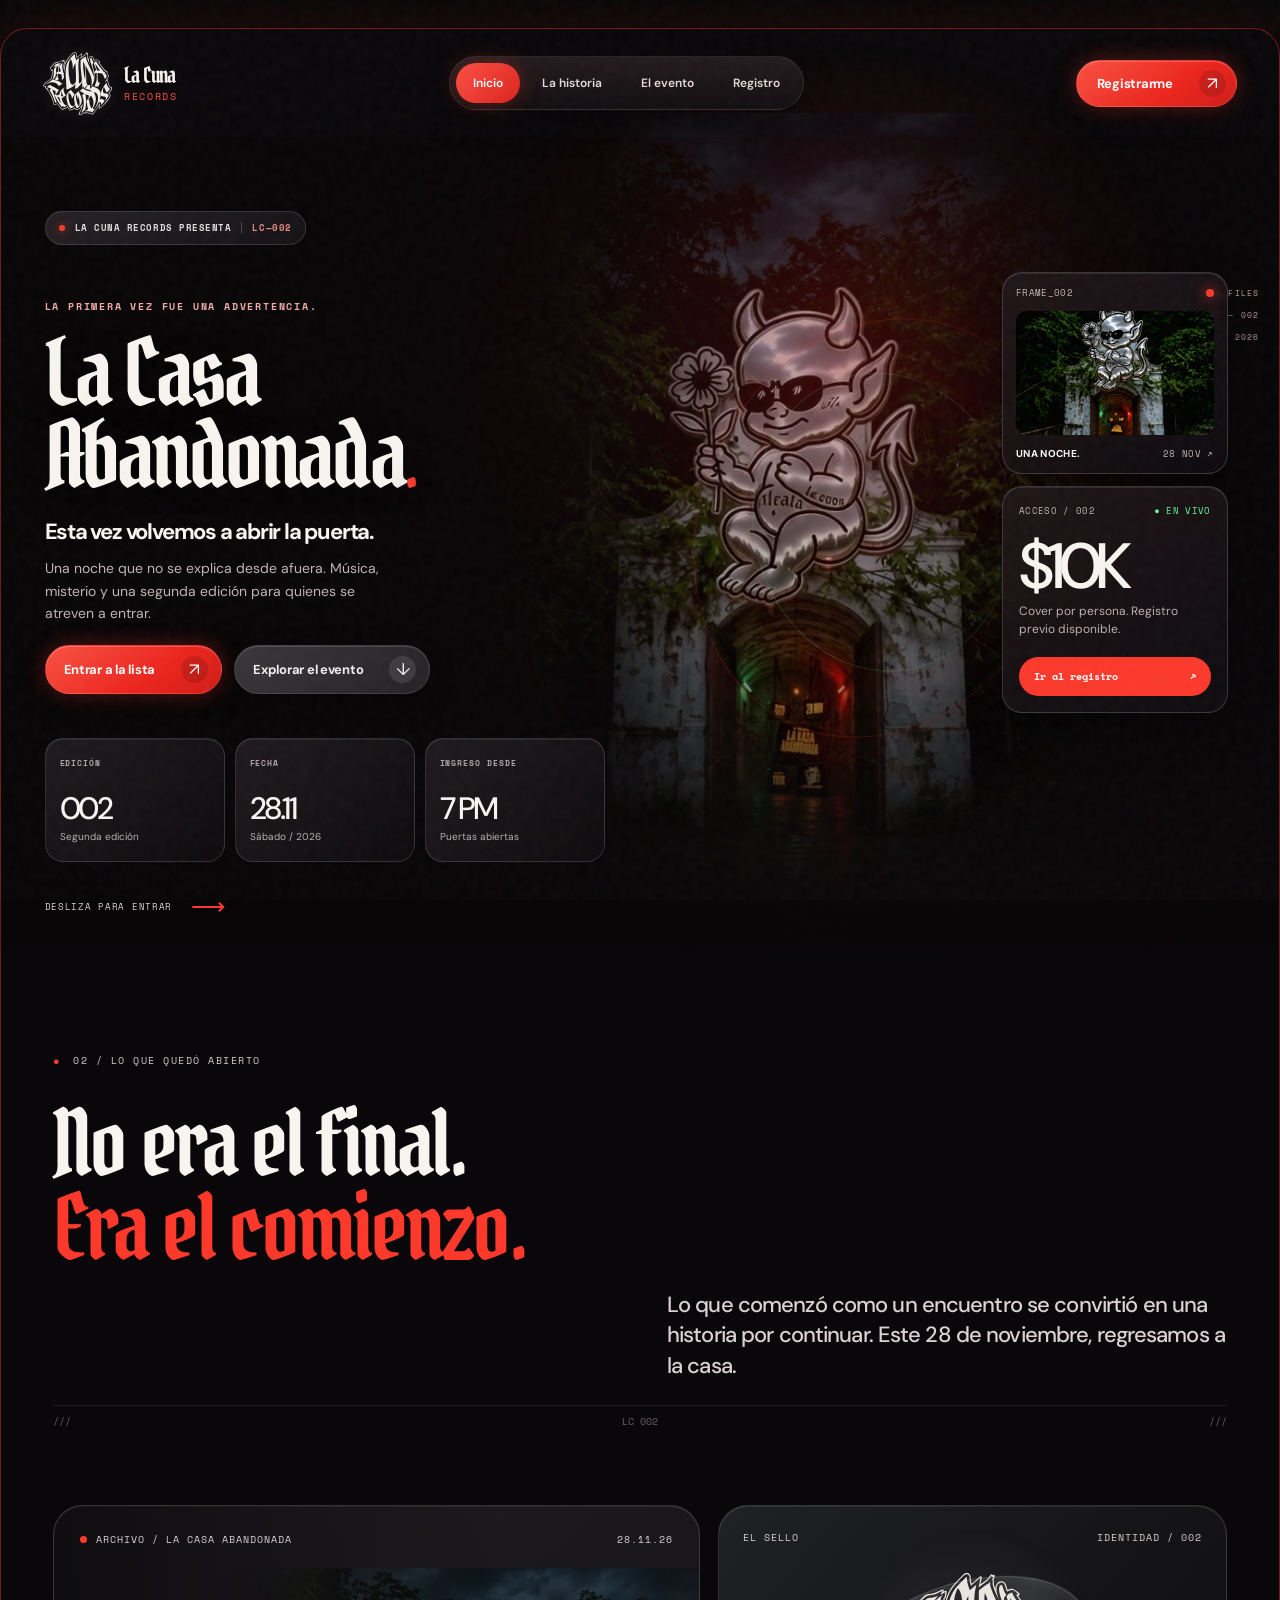
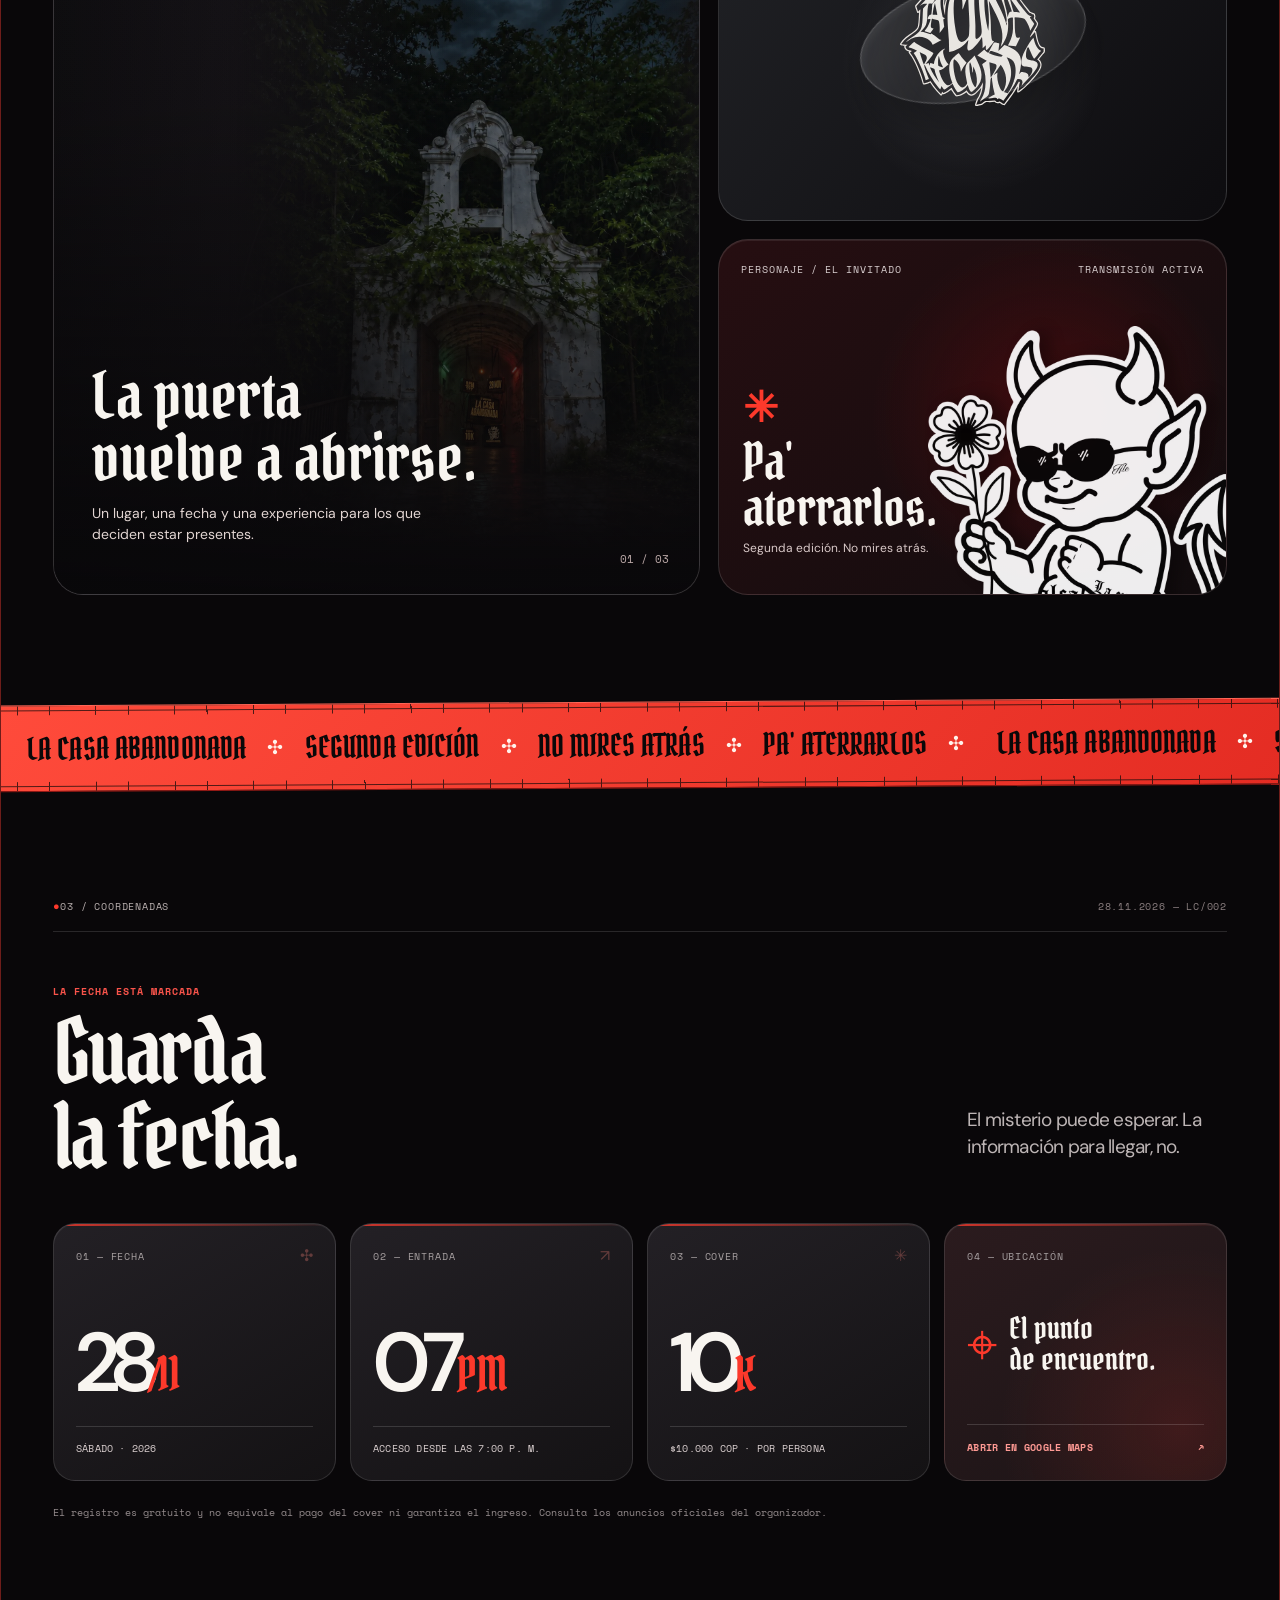
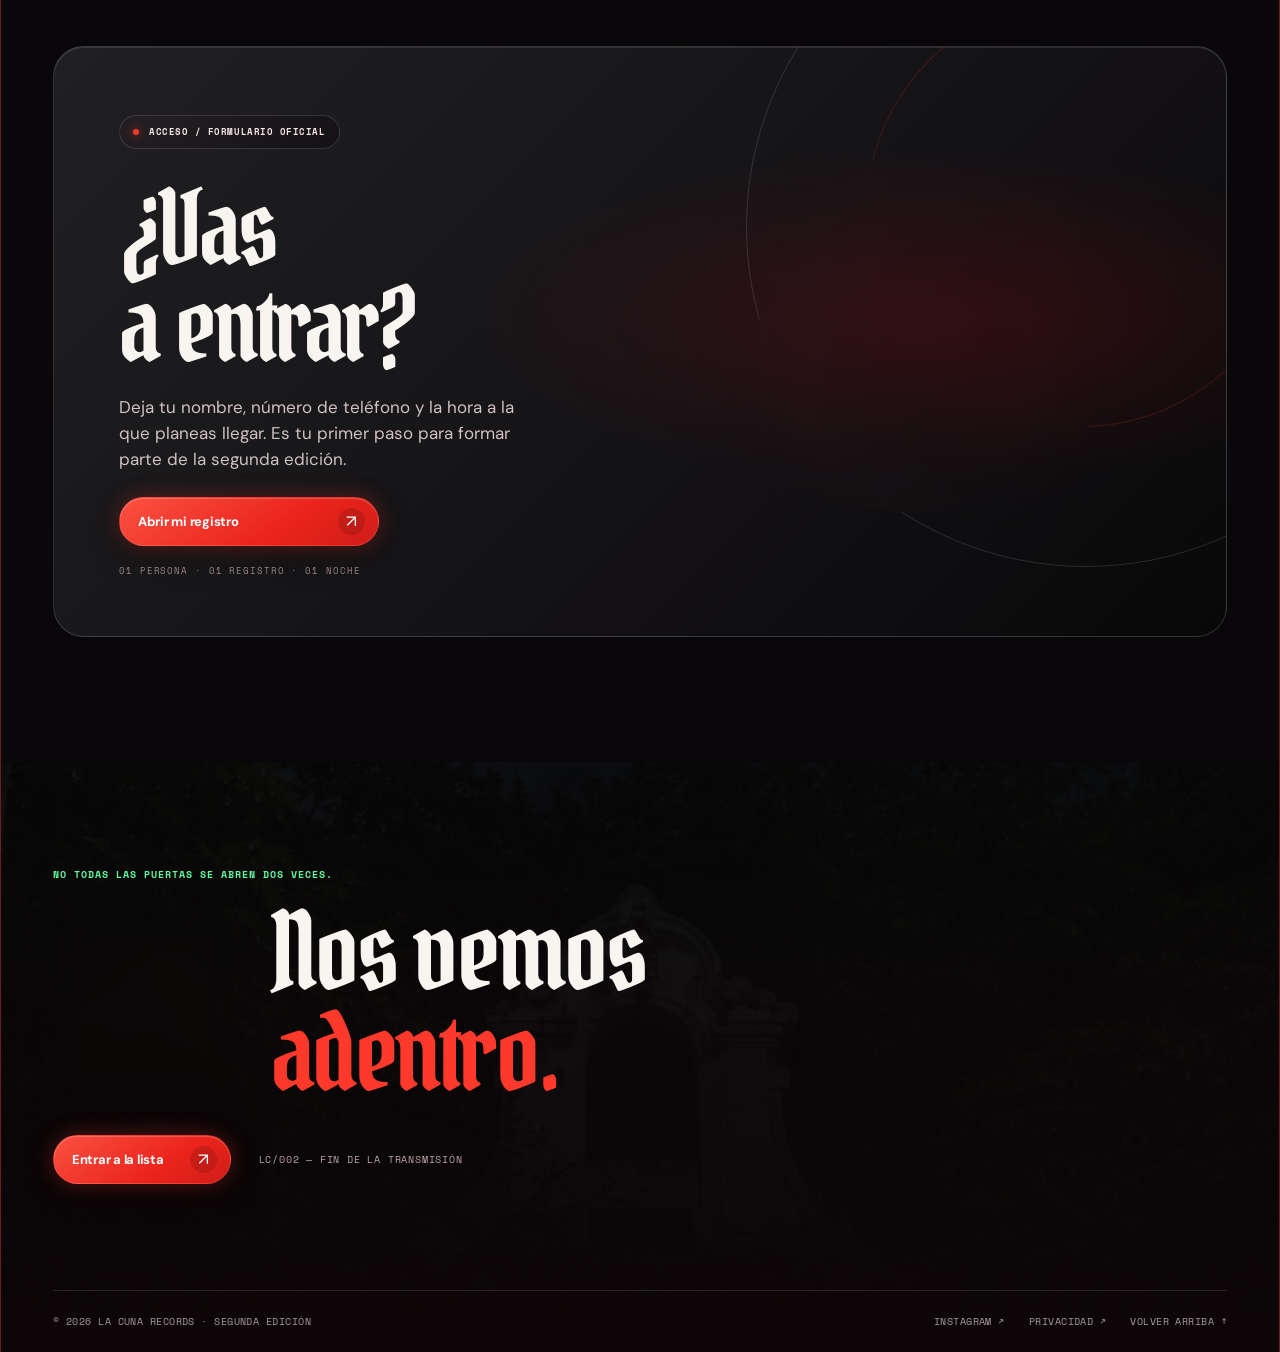
==== commit d526f948: "Mostrar instrucciones Safari/Chrome para visitantes desde Instagram" ====
--- a/index.html
+++ b/index.html
@@ -16,8 +16,8 @@
   <link href="https://fonts.googleapis.com/css2?family=DM+Sans:wght@400;500;600;700;800&family=Pirata+One&family=Space+Mono:wght@400;700&display=swap" rel="stylesheet">
   <link rel="preload" as="image" href="./assets/video-portada.jpg">
   <link rel="stylesheet" href="./styles.css">
-  <script src="./config.js" defer></script>
-  <script src="./main.js" defer></script>
+  <script src="./config.js?v=20261112-connect2" defer></script>
+  <script src="./main.js?v=20261112-connect2" defer></script>
   <title>La Casa Abandonada — Edición II</title>
 </head>
 <body>
@@ -198,9 +198,26 @@
       </div>
       <div class="modal-form-wrap">
         <div class="modal-form-heading"><span><span class="signal-dot"></span> SOLICITUD DE ACCESO</span><span>002 / 2026</span></div>
-        <p id="setup-warning" class="setup-warning" hidden>Esta vista es una demostración: Google Sheets aún no está conectado. Tus datos NO se guardarán.</p>
-        <iframe id="registration-frame" title="Formulario de registro de La Casa Abandonada" src="./formulario-preview.html"></iframe>
-        <a href="./formulario-preview.html" id="open-form" class="modal-external" target="_blank" rel="noopener noreferrer">ABRIR EL FORMULARIO EN OTRA PESTAÑA ↗</a>
+        
+        <button type="button" class="modal-browser-help-trigger" id="browser-help-trigger" aria-controls="instagram-browser-help" aria-expanded="false">¿NO CARGA DESDE INSTAGRAM? VER INSTRUCCIONES ↗</button>
+        <section id="instagram-browser-help" class="instagram-browser-help" aria-labelledby="browser-help-title" hidden>
+          <span class="browser-help-kicker"><span class="signal-dot"></span> LC—002 / ACCESO DESDE INSTAGRAM</span>
+          <h3 id="browser-help-title">Tu registro está listo.<br><em>Ábrelo en tu navegador.</em></h3>
+          <p class="browser-help-intro">Instagram puede dejar el formulario en blanco. Para inscribirte y recibir tu código, abre esta misma página en Safari o Chrome.</p>
+          <ol class="browser-help-steps">
+            <li><b>01</b><span>Abre el menú <strong>⋯</strong> de Instagram (puede aparecer arriba o abajo).</span></li>
+            <li><b>02</b><span>Elige <strong>«Abrir en navegador»</strong> o <strong>«Abrir en Safari / Chrome»</strong>.</span></li>
+            <li><b>03</b><span>En el navegador, pulsa <strong>«Registrarme»</strong>. Al terminar, <strong>guarda tu código LACUNA</strong>.</span></li>
+          </ol>
+          <div class="browser-help-copy">
+            <p>¿No aparece esa opción? Copia la dirección y pégala en Safari o Chrome.</p>
+            <button type="button" class="browser-copy-button" id="copy-browser-link">COPIAR ENLACE DE REGISTRO <span aria-hidden="true">↗</span></button>
+            <p id="browser-copy-status" class="browser-copy-status" role="status" aria-live="polite"></p>
+            <p id="browser-page-url" class="browser-page-url">https://juancarlos5505-ship-it.github.io/LACUNARECORDZ/</p>
+          </div>
+        </section>
+        <iframe id="registration-frame" title="Formulario de registro de La Casa Abandonada" src="https://script.google.com/macros/s/AKfycbxbJUk-uHtezwBzWmUllpsmW_GLVQ0iMB0d4d1KoNp1GbZLHIcN-cRcxNGS8r6nrgLg/exec" loading="eager" referrerpolicy="strict-origin-when-cross-origin"></iframe>
+        <a href="https://script.google.com/macros/s/AKfycbxbJUk-uHtezwBzWmUllpsmW_GLVQ0iMB0d4d1KoNp1GbZLHIcN-cRcxNGS8r6nrgLg/exec" id="open-form" class="modal-external" target="_blank" rel="noopener noreferrer">ABRIR EL FORMULARIO EN OTRA PESTAÑA ↗</a>
       </div>
     </section>
   </div>
--- a/styles.css
+++ b/styles.css
@@ -121,4 +121,26 @@
 @media(max-width:900px){:root{--container:calc(100% - 44px)}.site-shell{margin-top:0;border-radius:0;border-left:0;border-right:0}.nav-wrap{height:83px;padding:12px 22px}.nav-pill{display:none}.nav-action{min-height:39px;font-size:11px}.brand img{height:53px}.hero{padding:60px 24px 90px;min-height:920px}.hero-content{width:100%;max-width:670px}.hero::after{background:linear-gradient(90deg,#080607 0%,rgba(8,6,7,.8) 42%,rgba(8,6,7,.15) 100%),linear-gradient(0deg,#0b0709 0%,transparent 23%)}.hero-video-zone{width:67%;left:31%;height:75%;top:7%;opacity:.63}.hero-floating{top:auto;bottom:116px;right:26px;width:192px;display:block}.float-card-ticket{display:none}.float-card-video{display:none}.hero-title{font-size:clamp(75px,10vw,114px)}.hero-quick-cards{margin-top:68px;max-width:670px}.hero-scroll{left:27px}.feature-grid{grid-template-columns:1fr}.feature-stack{grid-template-columns:1fr 1fr;grid-template-rows:auto}.feature-card--large{height:520px}.feature-card--logo,.feature-card--character{min-height:350px}.event-grid{grid-template-columns:repeat(2,1fr)}.event-number{font-size:90px}.access-panel{grid-template-columns:1fr .7fr;padding:44px}.access-ticket{width:270px;height:300px}.access-art{min-height:310px}.modal-dialog{grid-template-columns:1fr 1.3fr}.modal-aside{padding:28px 22px}.modal-headline h2{font-size:66px}.modal-form-wrap{padding:29px 20px}}
 @media(max-width:650px){:root{--container:calc(100% - 34px)}.nav-wrap{padding:10px 18px;gap:10px;height:76px}.brand{gap:8px}.brand img{height:48px;max-width:49px}.brand-name strong{font-size:20px}.brand-name small{font-size:8px;letter-spacing:.08em}.nav-action{min-height:38px;font-size:11px;padding:7px 8px 7px 12px}.nav-action .button-mark{width:23px;height:23px}.hero{padding:36px 18px 80px;min-height:760px}.hero::after{background:linear-gradient(0deg,#0b0709 0%,rgba(8,6,7,.91) 18%,rgba(8,6,7,.64) 60%,rgba(8,6,7,.13) 100%)}.hero-video-zone{left:16%;top:0;width:100%;height:65%;opacity:.6;mask-image:linear-gradient(180deg,#000 15%,transparent 100%);-webkit-mask-image:linear-gradient(180deg,#000 15%,transparent 100%)}.hero-video{object-position:center 30%}.hero-content{width:100%}.hero-content .small-pill{font-size:8px;padding:9px}.pretitle{font-size:9px;margin:80px 0 20px}.hero-title{font-size:clamp(62px,14vw,93px);letter-spacing:-.05em;line-height:.91}.hero-subtitle{font-size:18px;max-width:320px}.hero-body{font-size:13px;max-width:330px}.hero-buttons{gap:8px}.hero-buttons .action-button{font-size:12px;min-height:44px;padding:9px 11px 9px 14px;gap:12px}.hero-quick-cards{gap:7px;margin-top:45px}.quick-card{min-height:104px;padding:11px 9px;border-radius:12px}.quick-card .eyebrow{font-size:7px}.quick-card strong{font-size:24px}.quick-card small{font-size:8px}.hero-scroll{font-size:8px}.hero-side-label,.hero-floating{display:none}.manifesto{padding-top:75px;padding-bottom:25px}.manifesto-title{font-size:clamp(56px,11vw,85px)}.manifesto-copy{font-size:17px;max-width:95%;margin-left:0}.feature-grid{padding-top:12px;padding-bottom:75px}.feature-card{border-radius:22px}.feature-card--large{height:460px;padding:17px}.card-topline{font-size:8px}.feature-card-copy{left:20px;bottom:33px;right:20px}.feature-card-copy h3{font-size:53px}.feature-stack{grid-template-columns:1fr}.feature-card--logo{min-height:300px}.feature-card--character{min-height:320px}.character-content h3{font-size:50px}.character-cutout{max-width:195px;right:-26px;bottom:-125px}.feature-card--character .character-content{max-width:180px}.marquee-shell{height:68px;font-size:23px}.marquee-track span{gap:15px;padding-left:18px}.details-section{padding-top:80px;padding-bottom:90px}.section-id{font-size:8px}.section-id>span:last-child{font-size:8px}.details-heading{display:block;padding:32px 0}.details-heading h2{font-size:clamp(70px,14vw,105px)}.details-heading>p{font-size:15px;margin-top:22px}.event-grid{gap:10px}.event-card{min-height:203px;padding:17px 12px;border-radius:16px}.card-label{font-size:8px}.event-number{font-size:56px;margin:auto 0 16px}.event-card>p,.map-link{font-size:8px}.event-place{gap:4px}.event-place strong{font-size:19px}.map-pin{font-size:32px}.event-disclaimer{font-size:9px}.access-section{padding-bottom:85px}.access-panel{grid-template-columns:1fr;padding:28px 24px;min-height:0;border-radius:22px;gap:34px}.access-text h2{font-size:90px}.access-text>p:not(.small-pill){font-size:14px}.access-art{min-height:280px}.access-ticket{height:265px;width:250px;transform:rotate(4deg)}.access-ticket>img{height:120px;width:125px}.access-decoration{width:460px;height:460px}.closing{padding-top:68px}.closing-line{align-items:flex-end;gap:12px}.closing-logo{height:90px;width:90px;border-radius:18px}.closing-logo img{height:67px;width:67px}.closing-line h2{font-size:clamp(57px,11.5vw,95px)}.closing-actions{flex-direction:column;align-items:flex-start;gap:15px;margin-bottom:65px}.footer{display:block;font-size:8px}.footer>div{gap:15px;margin-top:18px}.registration-modal{display:block;overflow-y:auto;padding:8px}.modal-dialog{display:flex;flex-direction:column;max-height:none;min-height:0;overflow:hidden;border-radius:22px;margin:0 auto}.modal-aside{flex-shrink:0;min-height:205px;padding:20px 22px}.modal-aside-top img{height:48px}.modal-aside-top span{font-size:8px}.modal-headline{display:flex;align-items:center;justify-content:space-between;gap:12px}.modal-headline h2{font-size:49px;margin:4px 0}.modal-headline .eyebrow,.modal-headline p:last-child,.modal-footer-line{display:none}.modal-form-wrap{padding:17px 14px;overflow:visible}.modal-form-heading{margin-right:34px;font-size:8px;padding-bottom:12px}.modal-form-wrap iframe{min-height:540px;height:540px}.modal-close{position:fixed;top:18px;right:18px}.modal-external{font-size:9px}}
 @media(max-width:380px){.hero-title{font-size:13.3vw}.hero-quick-cards{grid-template-columns:repeat(3,1fr)}.quick-card strong{font-size:21px}.hero{min-height:755px}.event-number{font-size:50px}.event-place strong{font-size:17px}.modal-headline h2{font-size:42px}}
-@media(prefers-reduced-motion:reduce){html{scroll-behavior:auto}*,*::before,*::after{animation:none!important;transition-duration:.01ms!important;scroll-behavior:auto!important}.reveal{opacity:1!important;transform:none!important}.hero-video-zone{opacity:.65}}+@media(prefers-reduced-motion:reduce){html{scroll-behavior:auto}*,*::before,*::after{animation:none!important;transition-duration:.01ms!important;scroll-behavior:auto!important}.reveal{opacity:1!important;transform:none!important}.hero-video-zone{opacity:.65}}
+/* Instrucciones accesibles para el navegador integrado de Instagram. */
+.modal-browser-help-trigger{flex-shrink:0;margin:0 0 12px;width:100%;padding:10px 12px;border:1px solid rgba(99,248,160,.24);border-radius:10px;background:rgba(99,248,160,.05);color:#d6ffe4;text-align:center;font-family:var(--mono);font-size:10px;line-height:1.45;letter-spacing:.025em}
+.modal-browser-help-trigger:hover{border-color:rgba(99,248,160,.65);background:rgba(99,248,160,.09)}
+.instagram-browser-help{display:grid;gap:18px;padding:25px 22px 22px;border-radius:17px;border:1px solid rgba(255,89,77,.31);background:radial-gradient(circle at 100% 0%,rgba(210,28,25,.21),transparent 55%),linear-gradient(160deg,#1c1317,#0e0d10);box-shadow:inset 0 1px 0 rgba(255,255,255,.08);color:#f8f5f0}
+.browser-help-kicker{display:flex;align-items:center;gap:8px;color:#ff9c94;font-family:var(--mono);font-size:10px;letter-spacing:.06em}
+.browser-help-kicker .signal-dot{flex-shrink:0}
+.instagram-browser-help h3{margin:0;font-family:var(--goth);font-weight:400;font-size:clamp(30px,3vw,43px);line-height:1.08}
+.instagram-browser-help h3 em{font-style:normal;color:#ff756c}
+.browser-help-intro{margin:0;color:#d9c9ca;line-height:1.55;font-size:13px}
+.browser-help-steps{margin:0;padding:0;list-style:none;display:grid;gap:11px}
+.browser-help-steps li{display:flex;align-items:flex-start;gap:12px;padding:12px;border:1px solid rgba(255,255,255,.11);border-radius:10px;background:rgba(255,255,255,.025);font-size:12px;line-height:1.5;color:#eee4e4}
+.browser-help-steps li b{flex:0 0 27px;font-family:var(--mono);font-size:11px;color:var(--green);font-weight:400}
+.browser-help-steps li strong{color:#fff}
+.browser-help-copy{display:grid;gap:9px;padding-top:15px;border-top:1px solid rgba(255,255,255,.13)}
+.browser-help-copy>p:first-child{margin:0;color:#c9baba;font-size:11px;line-height:1.5}
+.browser-copy-button{display:flex;align-items:center;justify-content:space-between;gap:10px;width:100%;border:1px solid rgba(255,105,95,.85);border-radius:22px;padding:13px 15px;color:#fff;background:linear-gradient(120deg,#d32a23,#921a1a);font-family:var(--mono);font-size:11px;font-weight:700;letter-spacing:.035em;box-shadow:0 6px 22px rgba(227,39,30,.16)}
+.browser-copy-button:hover{filter:brightness(1.13)}
+.browser-copy-button span{font-size:20px;line-height:1}
+.browser-copy-status{margin:0;color:var(--green);font-size:11px;line-height:1.5}
+.browser-copy-status:empty{display:none}
+.browser-page-url{margin:0;color:#aba0a2;font-family:var(--mono);font-size:9px;overflow-wrap:anywhere;user-select:text;-webkit-user-select:text}
+@media(max-width:650px){.instagram-browser-help{padding:19px 15px 17px;gap:15px}.instagram-browser-help h3{font-size:32px}.browser-help-steps li{padding:11px 10px}.modal-browser-help-trigger{font-size:9px}}
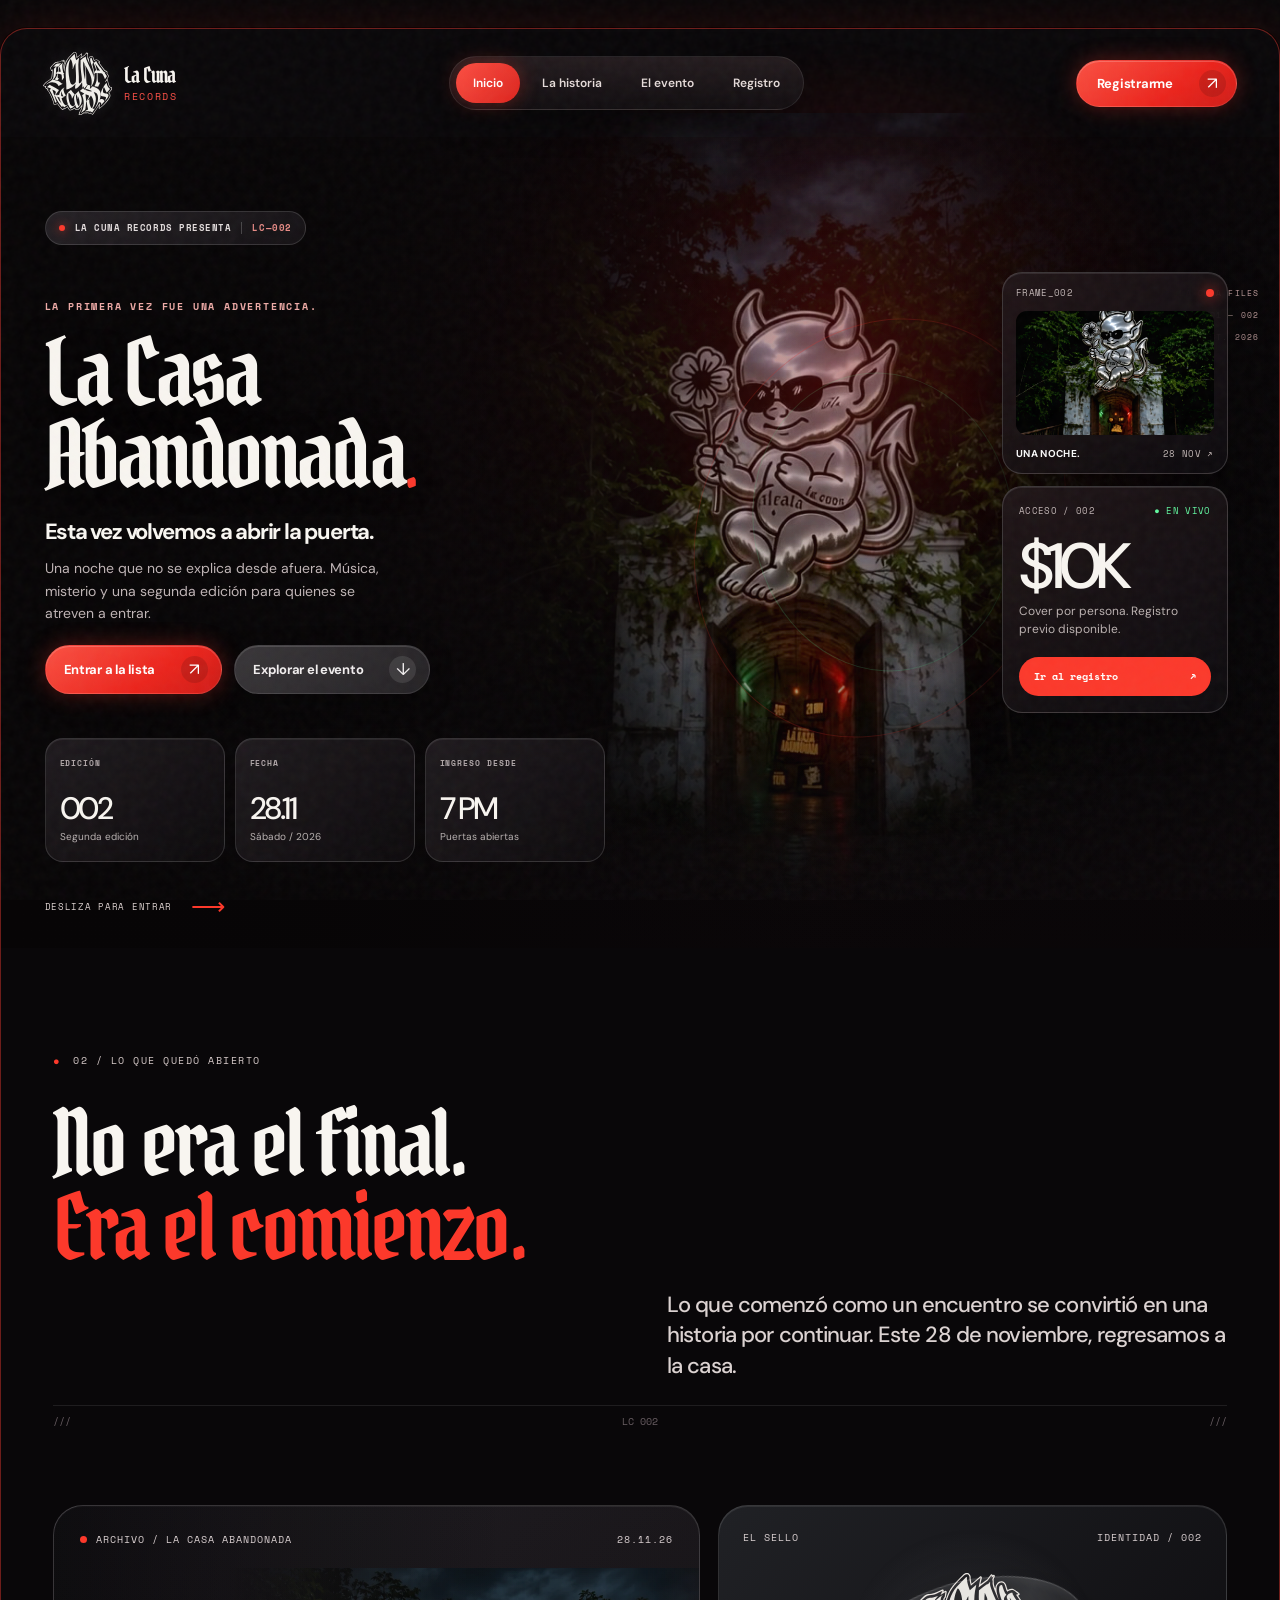
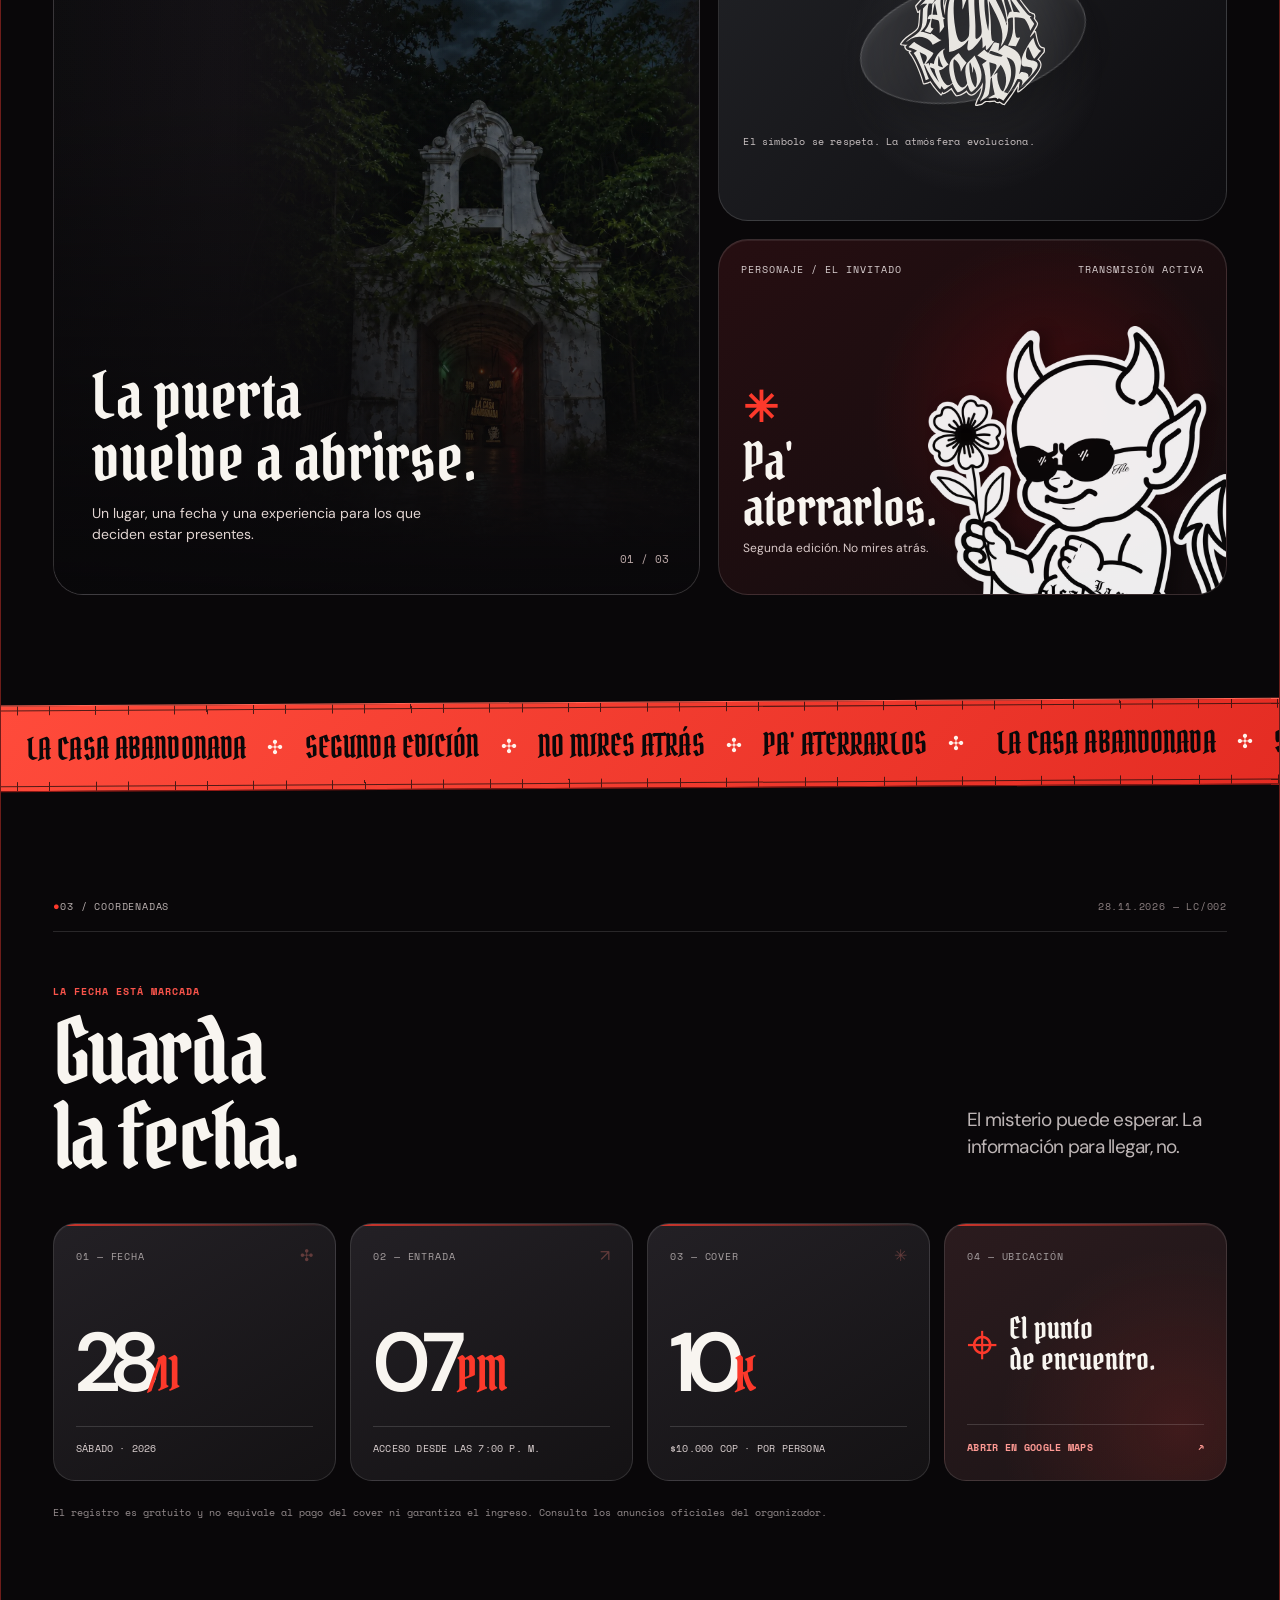
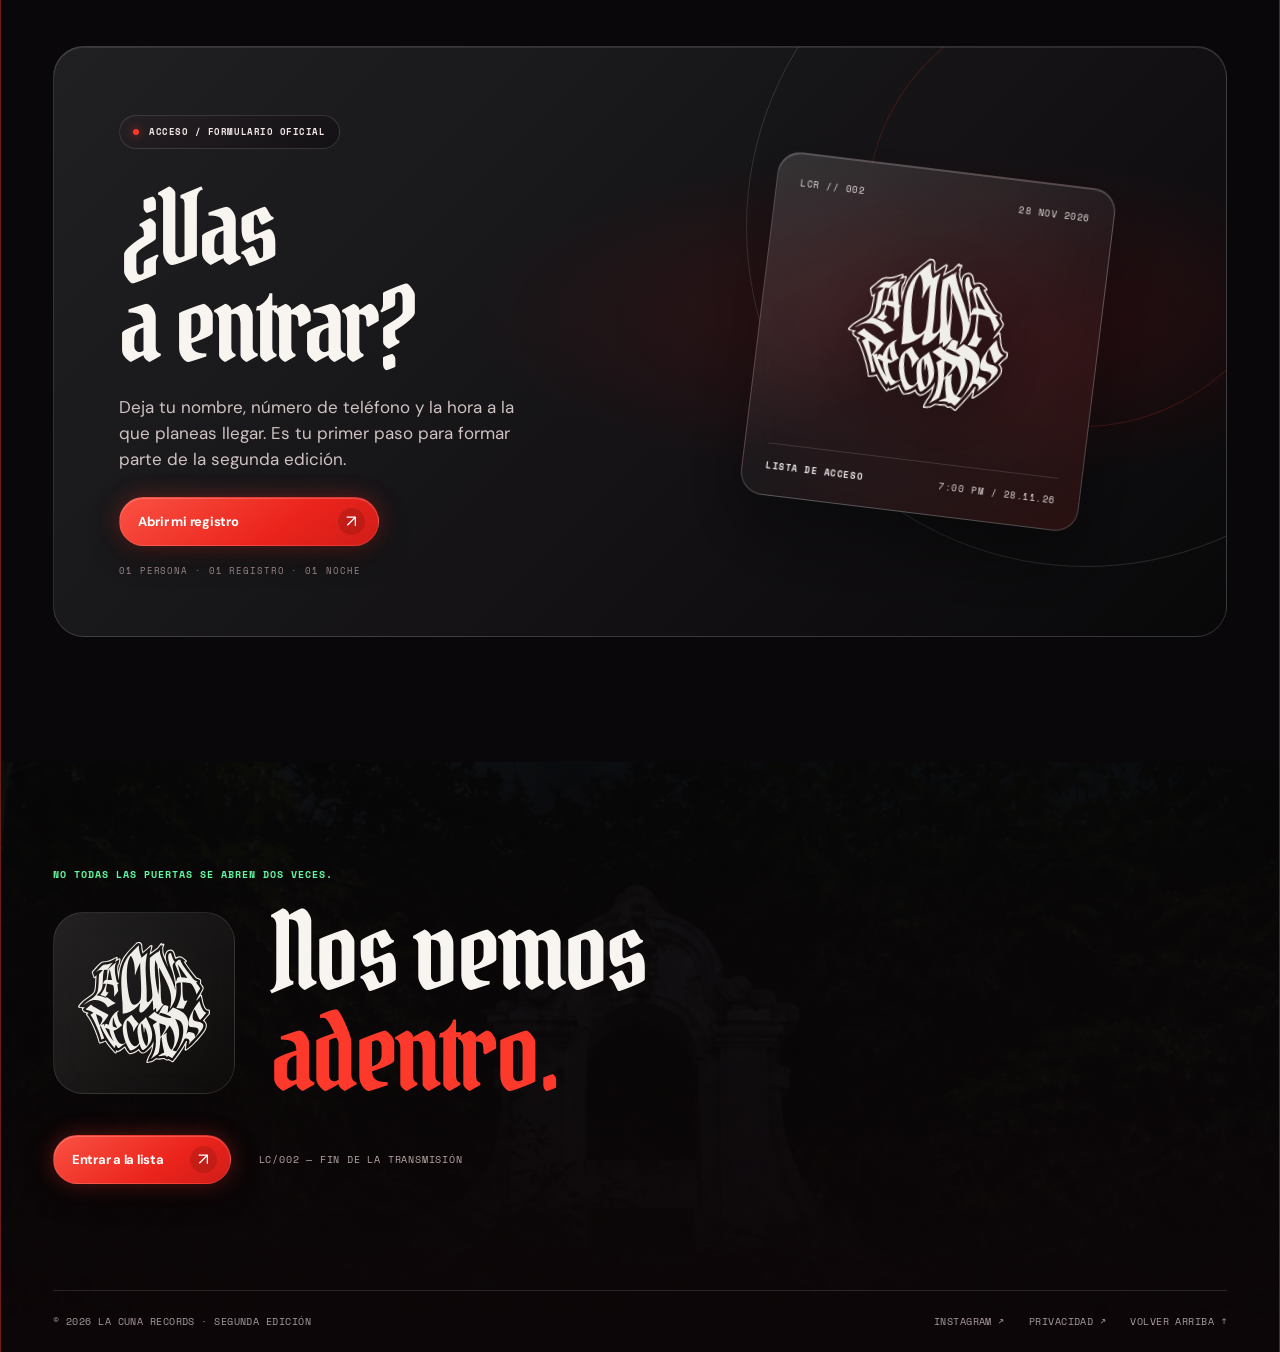
==== commit 58d4d0e9: "Optimizar UX móvil: modal estable, scroll y navegación rápida" ====
--- a/index.html
+++ b/index.html
@@ -15,14 +15,17 @@
   <link rel="preconnect" href="https://fonts.gstatic.com" crossorigin>
   <link href="https://fonts.googleapis.com/css2?family=DM+Sans:wght@400;500;600;700;800&family=Pirata+One&family=Space+Mono:wght@400;700&display=swap" rel="stylesheet">
   <link rel="preload" as="image" href="./assets/video-portada.jpg">
-  <link rel="stylesheet" href="./styles.css">
+  <link rel="stylesheet" href="./styles.css?v=20261113-mobile1">
   <script src="./config.js?v=20261112-connect2" defer></script>
-  <script src="./main.js?v=20261112-connect2" defer></script>
+  <script src="./main.js?v=20261113-mobile1" defer></script>
   <title>La Casa Abandonada — Edición II</title>
 </head>
 <body>
   <a class="skip-link" href="#contenido">Saltar al contenido</a>
   <div class="top-progress" id="top-progress" aria-hidden="true"></div>
+  <nav class="mobile-quick-nav" aria-label="Navegación rápida">
+    <a href="#inicio">INICIO</a><a href="#detalles">EVENTO</a><button type="button" data-open-register>REGISTRO ↗</button>
+  </nav>
   <div class="noise" aria-hidden="true"></div>
 
   <div class="site-shell" id="inicio">
--- a/styles.css
+++ b/styles.css
@@ -144,3 +144,31 @@
 .browser-copy-status:empty{display:none}
 .browser-page-url{margin:0;color:#aba0a2;font-family:var(--mono);font-size:9px;overflow-wrap:anywhere;user-select:text;-webkit-user-select:text}
 @media(max-width:650px){.instagram-browser-help{padding:19px 15px 17px;gap:15px}.instagram-browser-help h3{font-size:32px}.browser-help-steps li{padding:11px 10px}.modal-browser-help-trigger{font-size:9px}}
+
+
+/* Mejora mobile V4: modal estable con una sola zona de desplazamiento. */
+.mobile-quick-nav{display:none}
+@media(max-width:650px){
+ .registration-modal{inset:0;width:100%;height:100vh;height:100dvh;padding:0;overflow:hidden;overscroll-behavior:contain;background:#0b080a}
+ .registration-modal .modal-backdrop{display:none}
+ .registration-modal .modal-dialog{position:relative;display:flex;flex-direction:column;width:100%;height:100%;max-height:100%;min-height:0;margin:0;overflow:hidden;border:0;border-radius:0;box-shadow:none;animation:none}
+ .registration-modal .modal-aside{flex:0 0 auto;min-height:0;padding:calc(12px + env(safe-area-inset-top)) 18px 13px;gap:8px}
+ .registration-modal .modal-aside-top{padding-right:42px}
+ .registration-modal .modal-aside-top img{height:43px}
+ .registration-modal .modal-headline{display:block}
+ .registration-modal .modal-headline h2{font-size:clamp(32px,9.5vw,42px);line-height:.92;margin:4px 0 0}
+ .registration-modal .modal-close{position:absolute;top:calc(16px + env(safe-area-inset-top));right:16px;width:40px;height:40px}
+ .registration-modal .modal-form-wrap{flex:1 1 0;min-height:0;width:100%;padding:14px 16px calc(17px + env(safe-area-inset-bottom));overflow:hidden;display:flex;flex-direction:column;overscroll-behavior-y:contain;-webkit-overflow-scrolling:touch}
+ .registration-modal .modal-form-heading{flex:0 0 auto;margin:0 0 13px;padding:0 0 11px}
+ .registration-modal .modal-browser-help-trigger{flex:0 0 auto;margin:0 0 11px}
+ .registration-modal .modal-form-wrap iframe:not([hidden]){display:block;flex:1 1 0;min-height:0;height:100%;width:100%;border-radius:10px}
+ .registration-modal .modal-external{display:block;flex:0 0 auto;margin-top:10px;padding:7px 0 0;font-size:10px;line-height:1.4;text-align:center}
+ .registration-modal.show-browser-help .modal-form-wrap{overflow-y:auto;overflow-x:hidden;touch-action:pan-y}
+ .registration-modal .instagram-browser-help{flex:0 0 auto;width:100%;min-width:0}
+ .mobile-quick-nav{position:fixed;left:50%;bottom:calc(12px + env(safe-area-inset-bottom));transform:translateX(-50%);z-index:80;width:min(345px,calc(100% - 30px));min-height:56px;display:flex;gap:4px;padding:6px;border:1px solid rgba(255,255,255,.18);border-radius:19px;background:rgba(18,13,17,.95);box-shadow:0 14px 45px rgba(0,0,0,.5),0 0 26px rgba(219,36,28,.13);-webkit-backdrop-filter:blur(17px);backdrop-filter:blur(17px)}
+ .mobile-quick-nav a,.mobile-quick-nav button{flex:1 1 0;min-width:0;display:flex;justify-content:center;align-items:center;min-height:44px;padding:10px 6px;border:0;border-radius:13px;background:transparent;color:#e6dbda;font-family:var(--mono);font-size:10px;font-weight:700;line-height:1.2;white-space:nowrap;text-align:center}
+ .mobile-quick-nav button{background:linear-gradient(120deg,#e7382c,#a61a1a);color:#fff}
+ .mobile-quick-nav a:active,.mobile-quick-nav button:active{transform:scale(.98)}
+ body.has-modal .mobile-quick-nav{display:none}
+ .closing{padding-bottom:calc(98px + env(safe-area-inset-bottom))}
+}
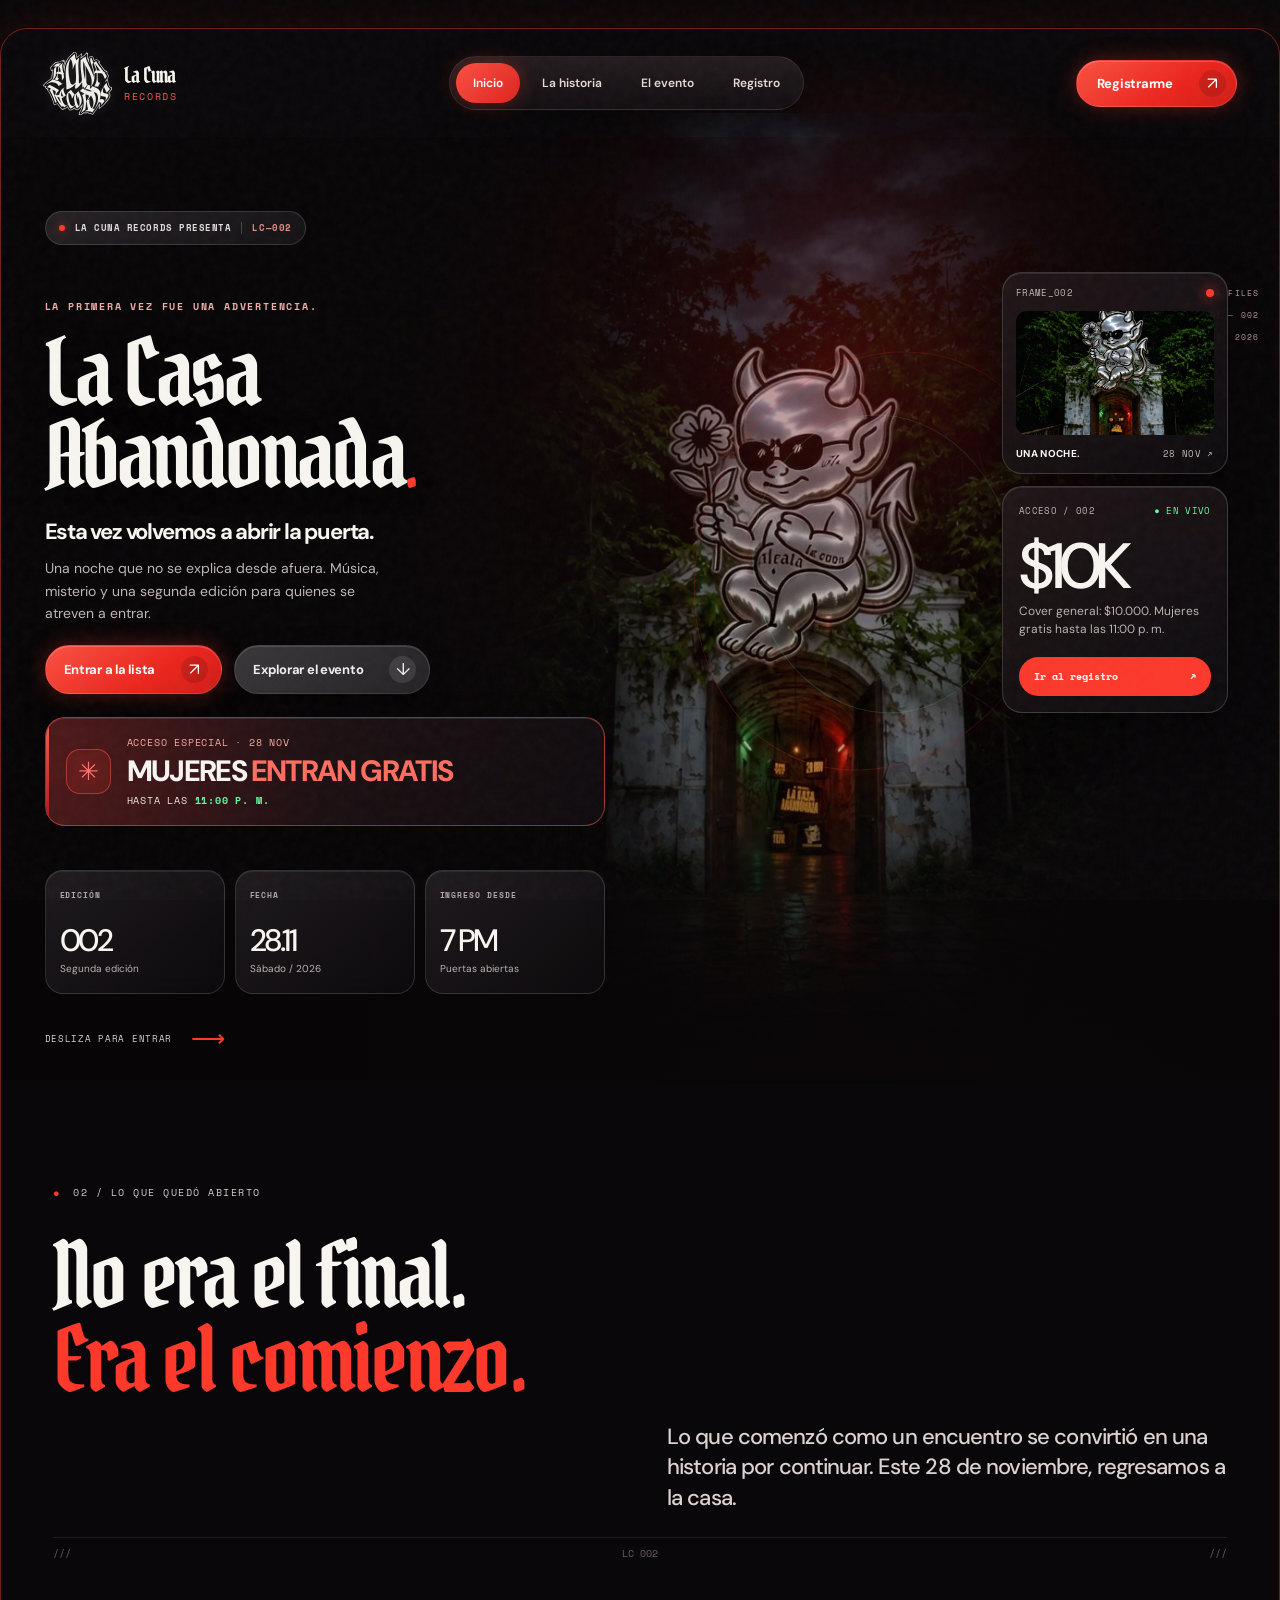
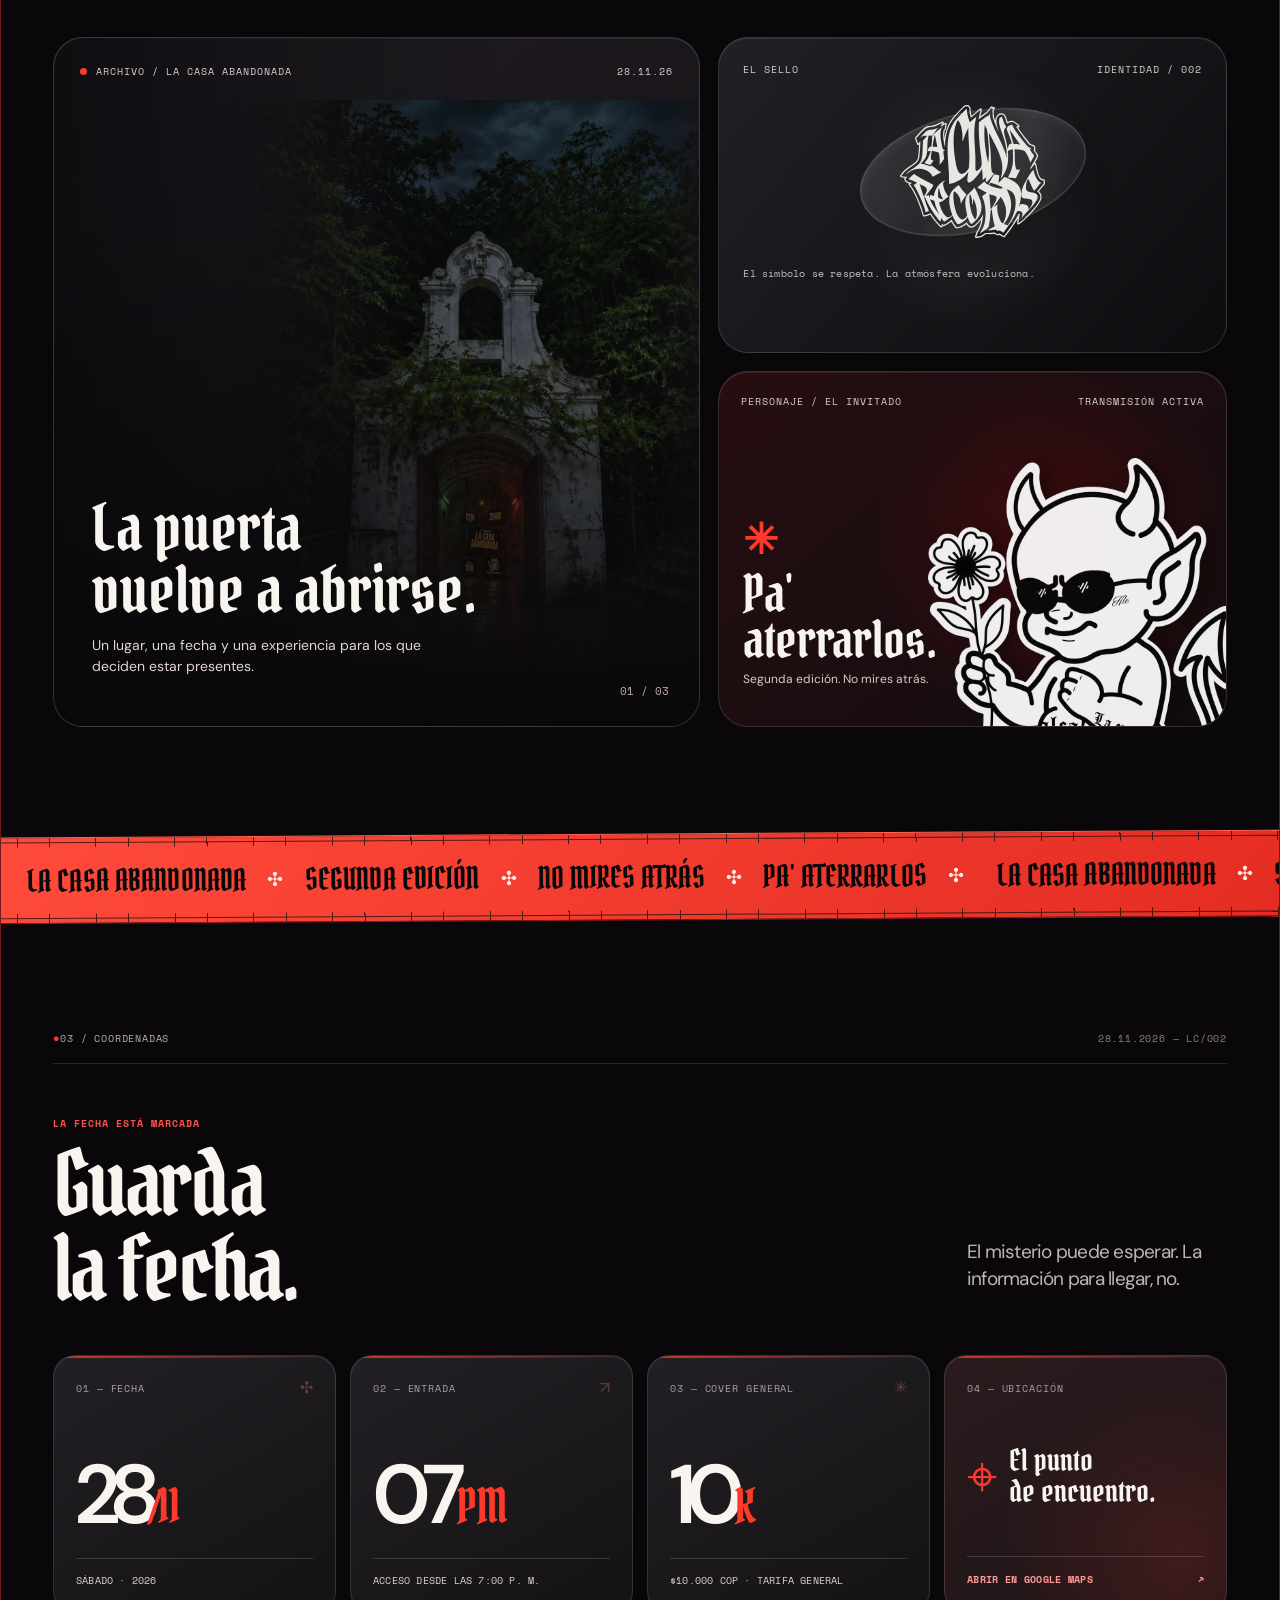
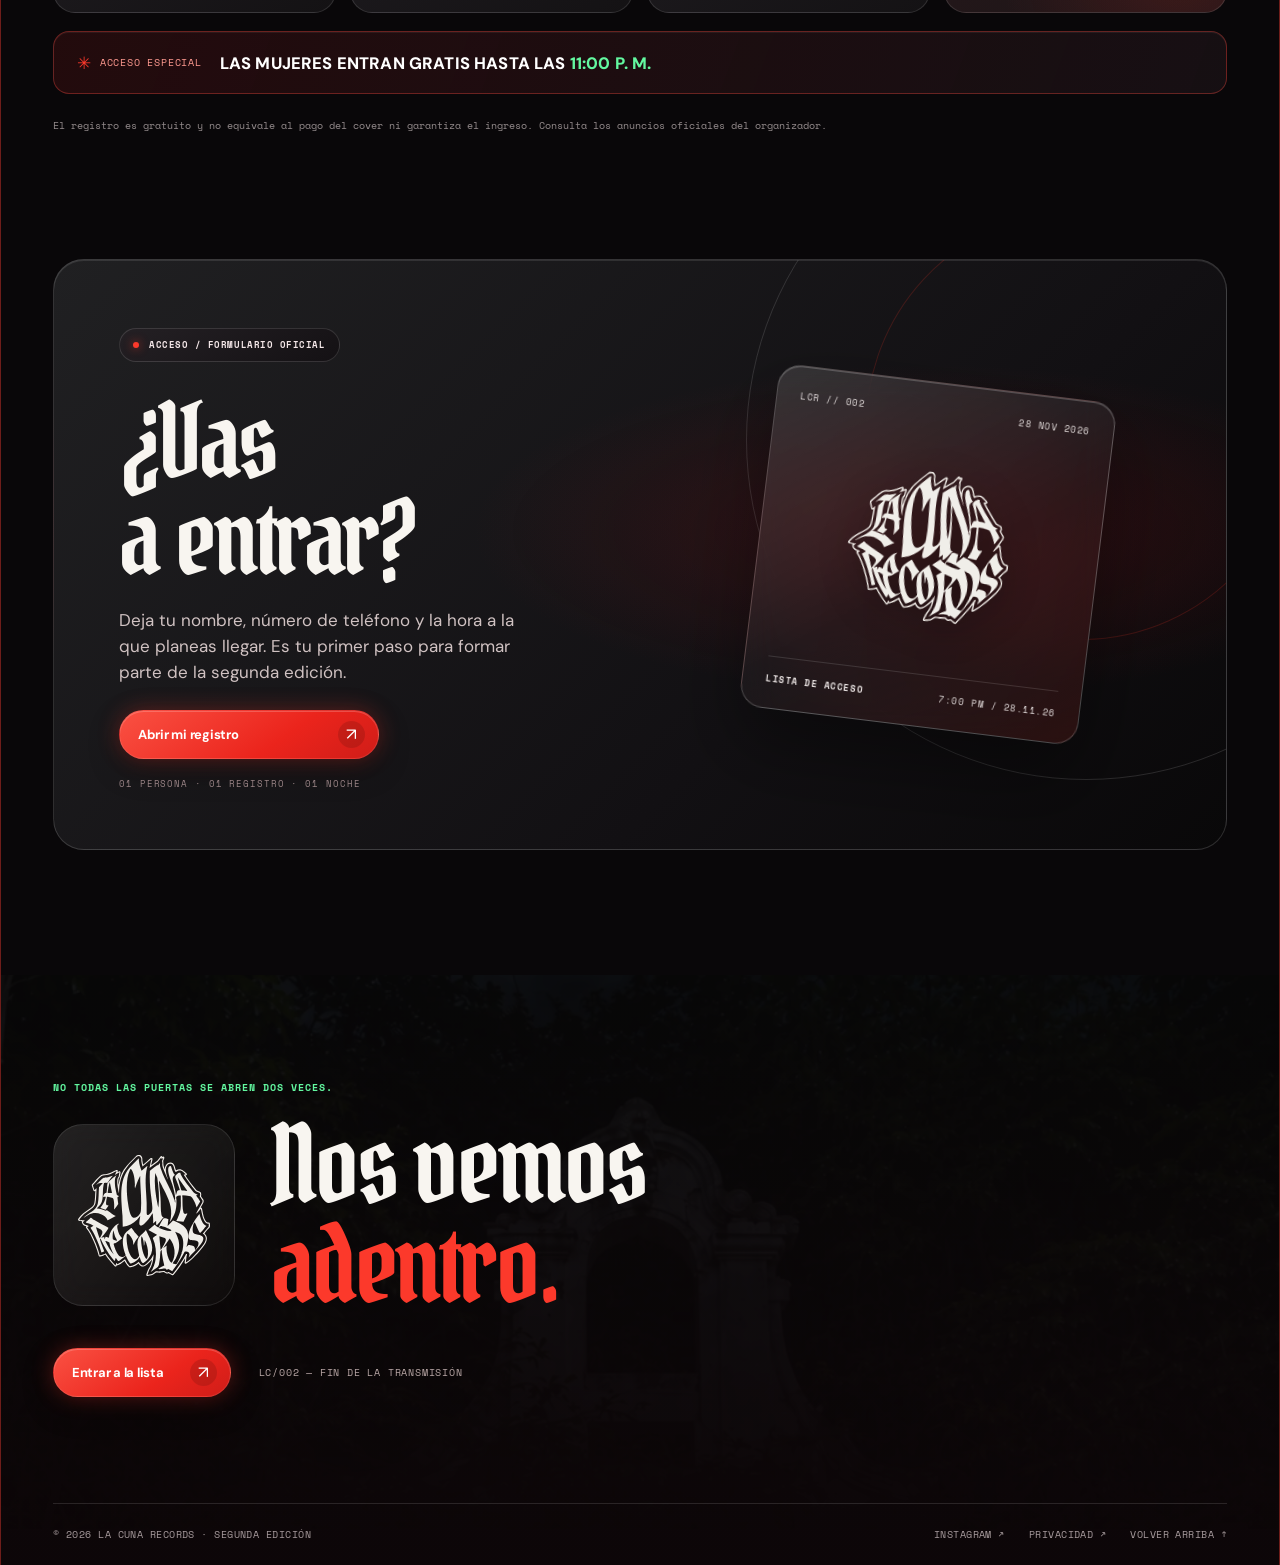
==== commit 39061dcb: "Publicar aviso de mujeres gratis hasta las 11 p. m. en home y detalles" ====
--- a/index.html
+++ b/index.html
@@ -15,7 +15,7 @@
   <link rel="preconnect" href="https://fonts.gstatic.com" crossorigin>
   <link href="https://fonts.googleapis.com/css2?family=DM+Sans:wght@400;500;600;700;800&family=Pirata+One&family=Space+Mono:wght@400;700&display=swap" rel="stylesheet">
   <link rel="preload" as="image" href="./assets/video-portada.jpg">
-  <link rel="stylesheet" href="./styles.css?v=20261113-mobile1">
+  <link rel="stylesheet" href="./styles.css?v=20261113-mujeres1">
   <script src="./config.js?v=20261112-connect2" defer></script>
   <script src="./main.js?v=20261113-mobile1" defer></script>
   <title>La Casa Abandonada — Edición II</title>
@@ -68,6 +68,14 @@
             <button type="button" class="action-button action-button--red" data-open-register><span>Entrar a la lista</span><span class="button-mark" aria-hidden="true">↗</span></button>
             <a class="action-button action-button--dark" href="#historia"><span>Explorar el evento</span><span class="button-mark" aria-hidden="true">↓</span></a>
           </div>
+          <aside class="women-entry-banner reveal" aria-label="Beneficio de entrada para mujeres">
+            <span class="women-entry-banner__symbol" aria-hidden="true">✳</span>
+            <div class="women-entry-banner__content">
+              <span class="women-entry-banner__kicker">ACCESO ESPECIAL · 28 NOV</span>
+              <strong>MUJERES <em>ENTRAN GRATIS</em></strong>
+              <span class="women-entry-banner__time">HASTA LAS <b>11:00 P. M.</b></span>
+            </div>
+          </aside>
           <div class="hero-quick-cards reveal" aria-label="Información principal del evento">
             <div class="quick-card"><span class="eyebrow">EDICIÓN</span><strong>002</strong><small>Segunda edición</small></div>
             <div class="quick-card"><span class="eyebrow">FECHA</span><strong>28.11</strong><small>Sábado / 2026</small></div>
@@ -84,7 +92,7 @@
           <div class="float-card float-card-ticket reveal">
             <div class="float-top"><span>ACCESO / 002</span><span>● EN VIVO</span></div>
             <strong class="ticket-price">$10K</strong>
-            <p>Cover por persona. Registro previo disponible.</p>
+            <p>Cover general: $10.000. Mujeres gratis hasta las 11:00 p. m.</p>
             <button type="button" class="mini-action" data-open-register>Ir al registro <span aria-hidden="true">↗</span></button>
           </div>
         </aside>
@@ -145,9 +153,13 @@
         <div class="event-grid">
           <article class="event-card reveal"><span class="card-label">01 — FECHA</span><div class="event-number">28<span>/11</span></div><p>SÁBADO · 2026</p><span class="event-ornament">✣</span></article>
           <article class="event-card reveal"><span class="card-label">02 — ENTRADA</span><div class="event-number">07<span>PM</span></div><p>ACCESO DESDE LAS 7:00 P. M.</p><span class="event-ornament">↗</span></article>
-          <article class="event-card reveal"><span class="card-label">03 — COVER</span><div class="event-number">10<span>K</span></div><p>$10.000 COP · POR PERSONA</p><span class="event-ornament">✳</span></article>
+          <article class="event-card reveal"><span class="card-label">03 — COVER GENERAL</span><div class="event-number">10<span>K</span></div><p>$10.000 COP · TARIFA GENERAL</p><span class="event-ornament">✳</span></article>
           <article class="event-card event-card--location reveal"><span class="card-label">04 — UBICACIÓN</span><div class="event-place"><span class="map-pin">⌖</span><strong>El punto<br>de encuentro.</strong></div><a href="https://maps.app.goo.gl/cdfcQjii66rNjWSN6" target="_blank" rel="noopener noreferrer" class="map-link">ABRIR EN GOOGLE MAPS <span aria-hidden="true">↗</span></a></article>
         </div>
+        <aside class="women-entry-detail reveal" aria-label="Entrada gratuita para mujeres">
+          <span class="women-entry-detail__label"><span aria-hidden="true">✳</span> ACCESO ESPECIAL</span>
+          <strong>LAS MUJERES ENTRAN GRATIS HASTA LAS <span>11:00 P. M.</span></strong>
+        </aside>
         <p class="event-disclaimer">El registro es gratuito y no equivale al pago del cover ni garantiza el ingreso. Consulta los anuncios oficiales del organizador.</p>
       </section>
 
--- a/styles.css
+++ b/styles.css
@@ -171,4 +171,37 @@
  .mobile-quick-nav a:active,.mobile-quick-nav button:active{transform:scale(.98)}
  body.has-modal .mobile-quick-nav{display:none}
  .closing{padding-bottom:calc(98px + env(safe-area-inset-bottom))}
-}+}
+
+/* LC/002 — Beneficio de acceso: mujeres gratis hasta las 11:00 p. m. */
+.women-entry-banner{position:relative;display:flex;align-items:center;gap:16px;max-width:560px;margin-top:23px;padding:17px 20px;overflow:hidden;border:1px solid rgba(252,90,79,.5);border-radius:20px;background:radial-gradient(circle at 0% 40%,rgba(220,43,36,.23),transparent 50%),linear-gradient(116deg,rgba(41,20,23,.95),rgba(16,12,15,.91));box-shadow:inset 0 1px 0 rgba(255,255,255,.09),0 13px 38px rgba(0,0,0,.24)}
+.women-entry-banner::before{position:absolute;content:'';inset:0 auto 0 0;width:3px;background:linear-gradient(180deg,#f85f52,#a91417)}
+.women-entry-banner__symbol{display:grid;flex:0 0 45px;place-items:center;width:45px;height:45px;border:1px solid rgba(252,91,80,.48);border-radius:14px;background:rgba(248,56,44,.12);color:#ff756c;font-size:25px;text-shadow:0 0 20px rgba(252,57,43,.5)}
+.women-entry-banner__content{display:flex;min-width:0;flex-direction:column;gap:5px}
+.women-entry-banner__kicker,.women-entry-banner__time{font-family:var(--mono);font-size:10px;letter-spacing:.08em}
+.women-entry-banner__kicker{color:#f6aaa3}
+.women-entry-banner__content strong{font-size:clamp(21px,2.3vw,30px);line-height:1.12;letter-spacing:-.055em;font-weight:800}
+.women-entry-banner__content em{font-style:normal;color:#ff6d60}
+.women-entry-banner__time{color:#efe4e3}
+.women-entry-banner__time b{color:var(--green);font-weight:700}
+.women-entry-detail{display:flex;align-items:center;gap:18px;flex-wrap:wrap;margin-top:18px;padding:18px 23px;border:1px solid rgba(248,75,65,.35);border-radius:16px;background:linear-gradient(110deg,rgba(124,25,28,.23),rgba(26,18,22,.8));box-shadow:inset 0 1px 0 rgba(255,255,255,.055)}
+.women-entry-detail__label{flex:0 0 auto;display:flex;align-items:center;gap:8px;color:#ff9a90;font-family:var(--mono);font-size:10px;letter-spacing:.08em}
+.women-entry-detail__label span{font-size:17px;color:var(--red)}
+.women-entry-detail strong{font-size:clamp(13px,1.3vw,17px);font-weight:800;letter-spacing:.01em;color:#fff}
+.women-entry-detail strong span{color:var(--green)}
+@media(max-width:650px){
+ .hero{padding-bottom:140px}
+ .women-entry-banner{gap:11px;margin-top:18px;padding:14px 12px;border-radius:15px}
+ .women-entry-banner__symbol{flex-basis:36px;width:36px;height:36px;font-size:20px;border-radius:11px}
+ .women-entry-banner__kicker{font-size:8px}
+ .women-entry-banner__content strong{font-size:clamp(19px,5.4vw,24px)}
+ .women-entry-banner__time{font-size:10px;letter-spacing:.02em}
+ .hero-quick-cards{margin-top:25px}
+ .women-entry-detail{align-items:flex-start;gap:8px;margin-top:12px;padding:15px 14px;border-radius:14px}
+ .women-entry-detail__label{font-size:9px}
+ .women-entry-detail strong{width:100%;font-size:14px;line-height:1.45}
+}
+@media(max-width:380px){
+ .women-entry-banner__content strong{font-size:18px}
+ .women-entry-banner__kicker{font-size:7.5px}
+}
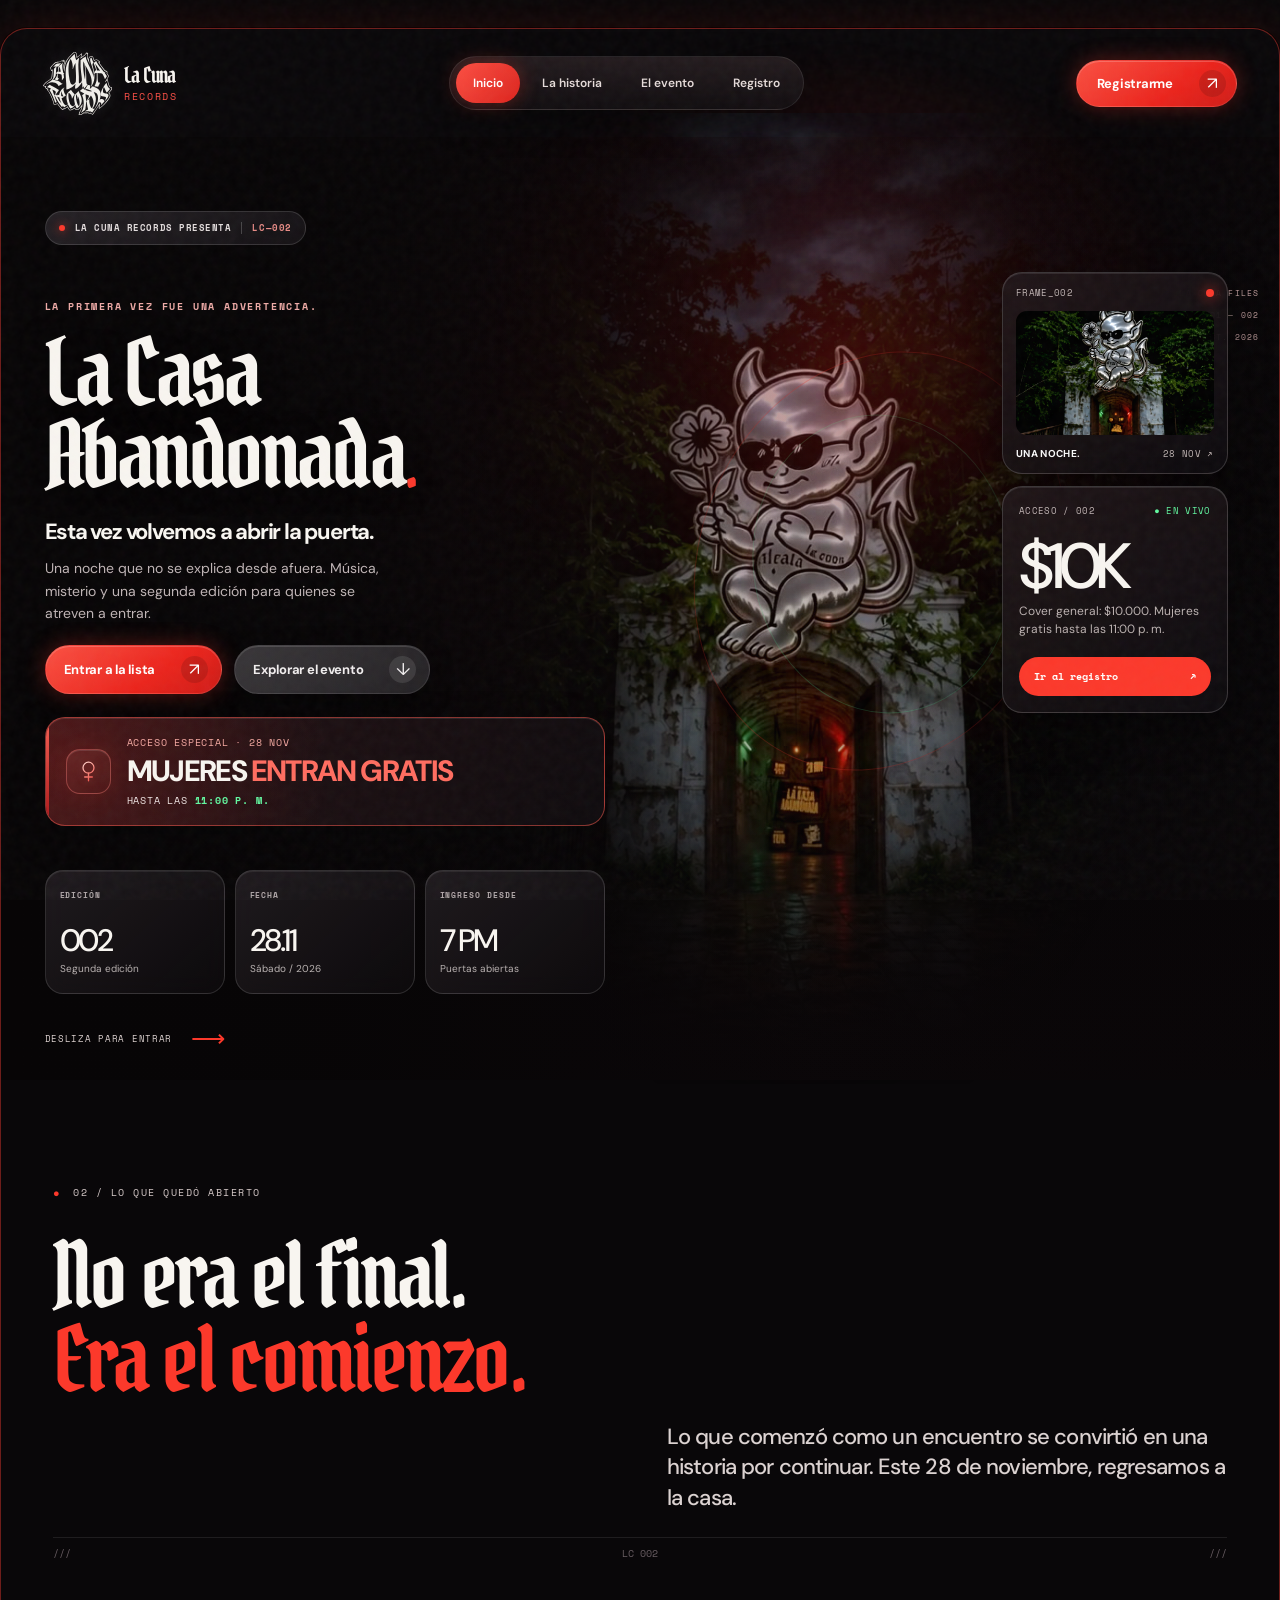
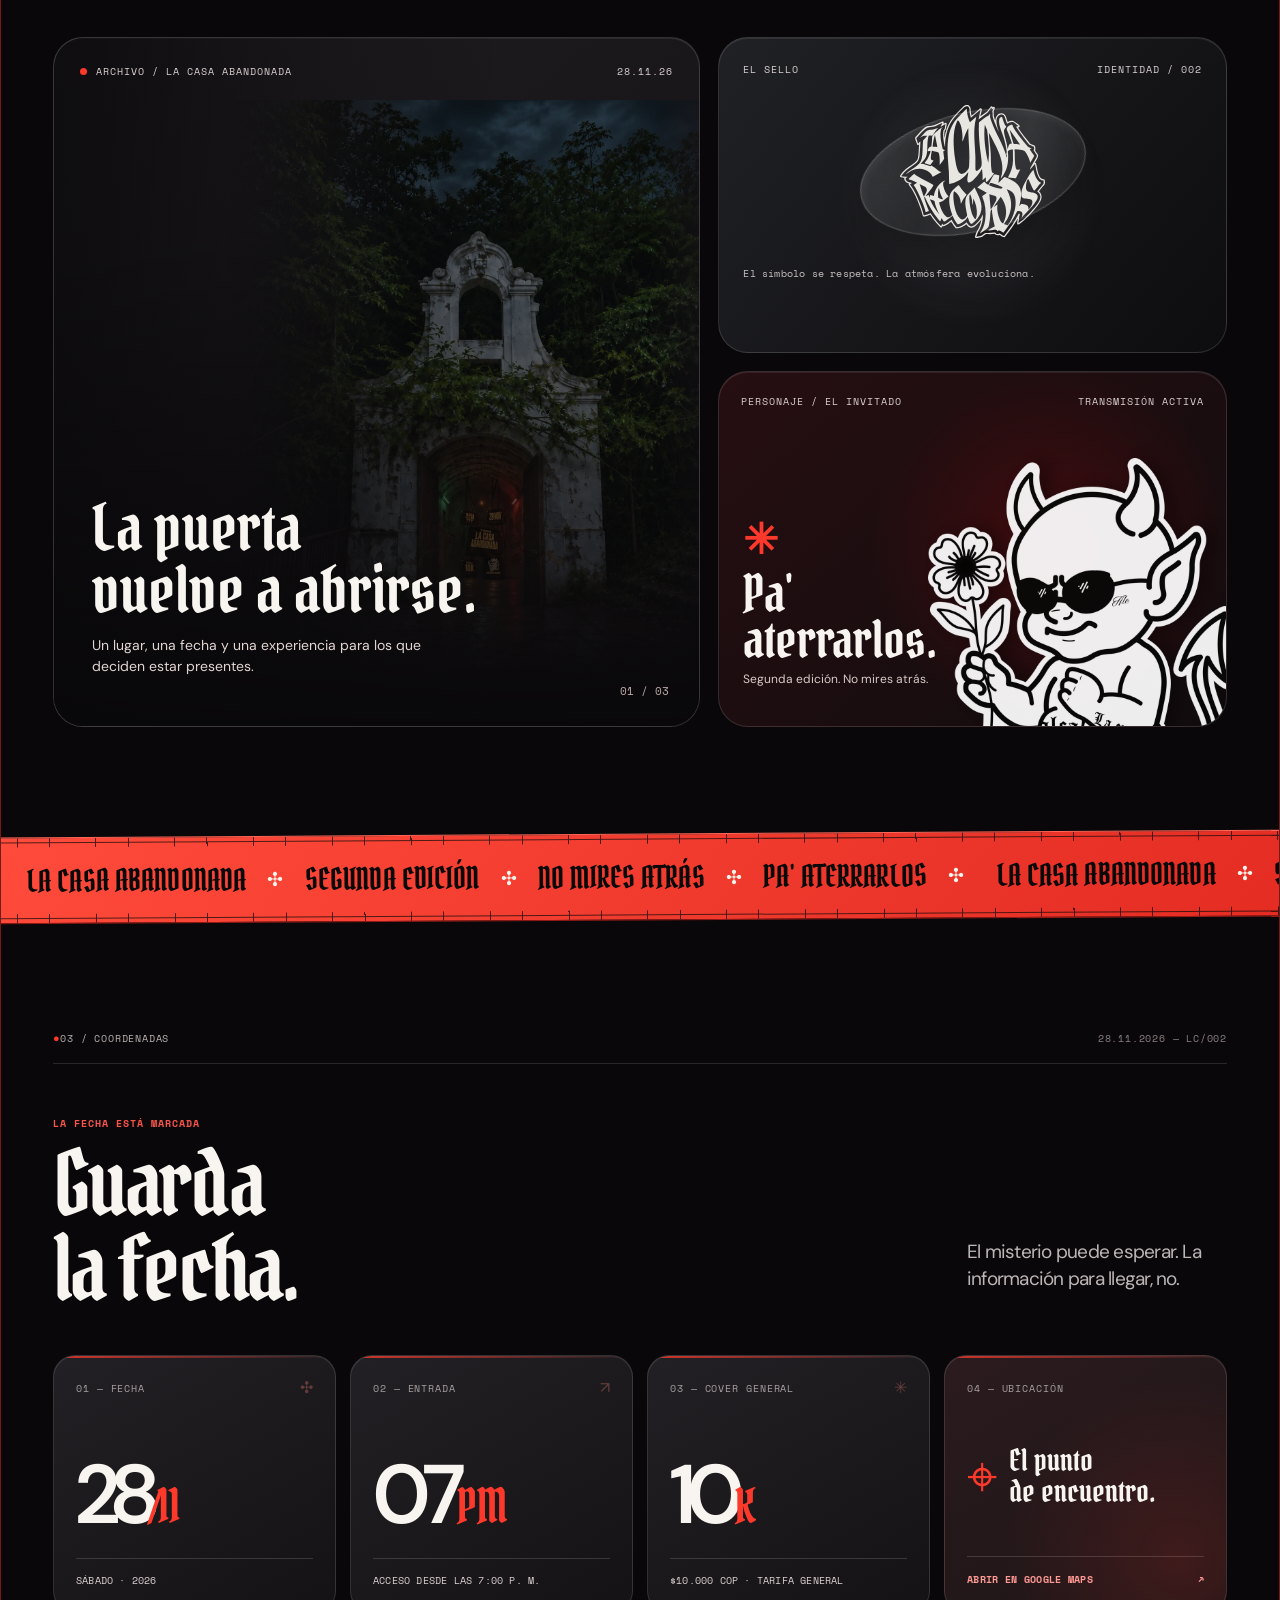
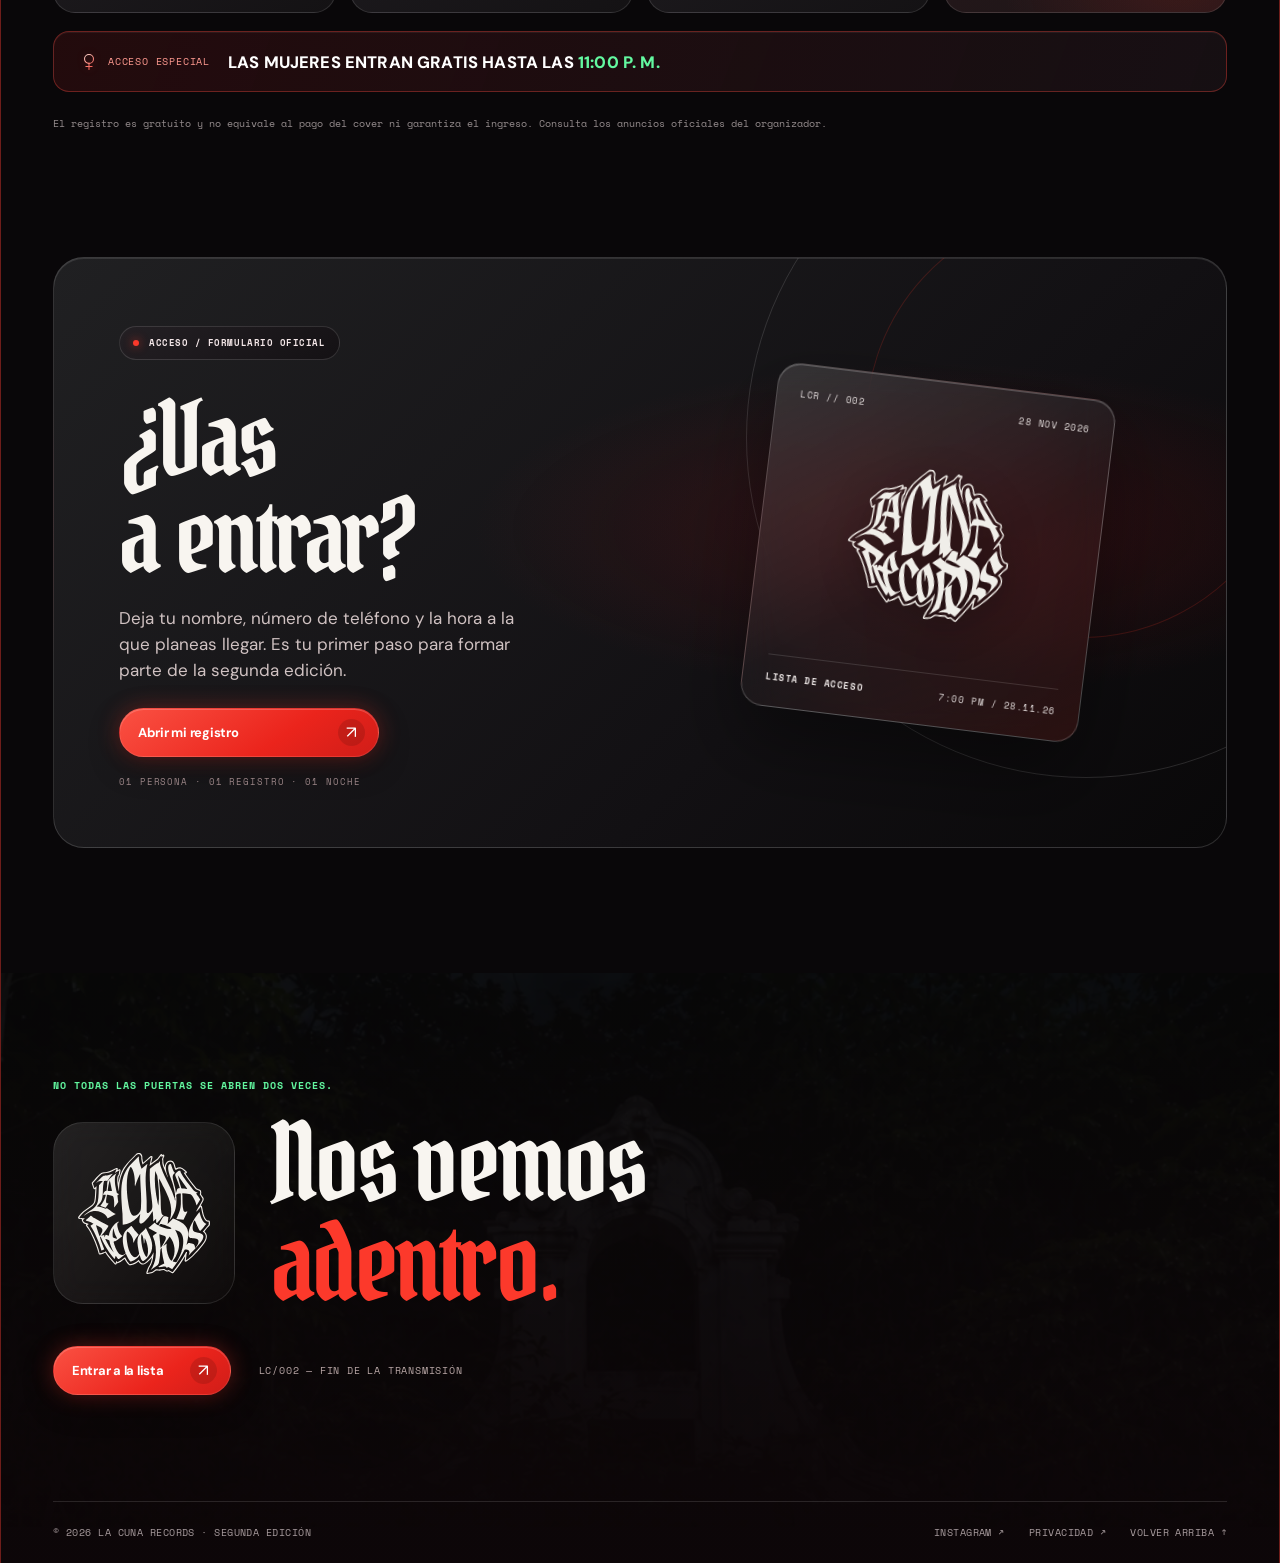
==== commit a358aee6: "Refinar iconos de promoción para mujeres con SVG metálico minimalista" ====
--- a/index.html
+++ b/index.html
@@ -15,7 +15,7 @@
   <link rel="preconnect" href="https://fonts.gstatic.com" crossorigin>
   <link href="https://fonts.googleapis.com/css2?family=DM+Sans:wght@400;500;600;700;800&family=Pirata+One&family=Space+Mono:wght@400;700&display=swap" rel="stylesheet">
   <link rel="preload" as="image" href="./assets/video-portada.jpg">
-  <link rel="stylesheet" href="./styles.css?v=20261113-mujeres1">
+  <link rel="stylesheet" href="./styles.css?v=20261113-iconomujeres2">
   <script src="./config.js?v=20261112-connect2" defer></script>
   <script src="./main.js?v=20261113-mobile1" defer></script>
   <title>La Casa Abandonada — Edición II</title>
@@ -69,7 +69,19 @@
             <a class="action-button action-button--dark" href="#historia"><span>Explorar el evento</span><span class="button-mark" aria-hidden="true">↓</span></a>
           </div>
           <aside class="women-entry-banner reveal" aria-label="Beneficio de entrada para mujeres">
-            <span class="women-entry-banner__symbol" aria-hidden="true">✳</span>
+            <span class="women-entry-banner__symbol" aria-hidden="true">
+              <svg class="women-entry-banner__icon" viewBox="0 0 64 64" fill="none" focusable="false">
+                <defs>
+                  <linearGradient id="women-icon-hero-metal" x1="13" y1="9" x2="52" y2="59" gradientUnits="userSpaceOnUse">
+                    <stop offset="0" stop-color="#FFEAE4"/>
+                    <stop offset=".45" stop-color="#FF8F84"/>
+                    <stop offset="1" stop-color="#E8312C"/>
+                  </linearGradient>
+                </defs>
+                <circle cx="32" cy="23" r="13" stroke="url(#women-icon-hero-metal)" stroke-width="3" />
+                <path d="M32 36V54M23 45H41" stroke="url(#women-icon-hero-metal)" stroke-width="3.2" stroke-linecap="round" stroke-linejoin="round"/>
+              </svg>
+            </span>
             <div class="women-entry-banner__content">
               <span class="women-entry-banner__kicker">ACCESO ESPECIAL · 28 NOV</span>
               <strong>MUJERES <em>ENTRAN GRATIS</em></strong>
@@ -157,7 +169,19 @@
           <article class="event-card event-card--location reveal"><span class="card-label">04 — UBICACIÓN</span><div class="event-place"><span class="map-pin">⌖</span><strong>El punto<br>de encuentro.</strong></div><a href="https://maps.app.goo.gl/cdfcQjii66rNjWSN6" target="_blank" rel="noopener noreferrer" class="map-link">ABRIR EN GOOGLE MAPS <span aria-hidden="true">↗</span></a></article>
         </div>
         <aside class="women-entry-detail reveal" aria-label="Entrada gratuita para mujeres">
-          <span class="women-entry-detail__label"><span aria-hidden="true">✳</span> ACCESO ESPECIAL</span>
+          <span class="women-entry-detail__label"><span class="women-entry-detail__icon" aria-hidden="true">
+              <svg viewBox="0 0 64 64" fill="none" focusable="false">
+                <defs>
+                  <linearGradient id="women-icon-detail-metal" x1="13" y1="9" x2="52" y2="59" gradientUnits="userSpaceOnUse">
+                    <stop offset="0" stop-color="#FFEAE4"/>
+                    <stop offset=".45" stop-color="#FF8F84"/>
+                    <stop offset="1" stop-color="#E8312C"/>
+                  </linearGradient>
+                </defs>
+                <circle cx="32" cy="23" r="13" stroke="url(#women-icon-detail-metal)" stroke-width="3"/>
+                <path d="M32 36V54M23 45H41" stroke="url(#women-icon-detail-metal)" stroke-width="3.2" stroke-linecap="round" stroke-linejoin="round"/>
+              </svg>
+            </span> ACCESO ESPECIAL</span>
           <strong>LAS MUJERES ENTRAN GRATIS HASTA LAS <span>11:00 P. M.</span></strong>
         </aside>
         <p class="event-disclaimer">El registro es gratuito y no equivale al pago del cover ni garantiza el ingreso. Consulta los anuncios oficiales del organizador.</p>
--- a/styles.css
+++ b/styles.css
@@ -176,7 +176,8 @@
 /* LC/002 — Beneficio de acceso: mujeres gratis hasta las 11:00 p. m. */
 .women-entry-banner{position:relative;display:flex;align-items:center;gap:16px;max-width:560px;margin-top:23px;padding:17px 20px;overflow:hidden;border:1px solid rgba(252,90,79,.5);border-radius:20px;background:radial-gradient(circle at 0% 40%,rgba(220,43,36,.23),transparent 50%),linear-gradient(116deg,rgba(41,20,23,.95),rgba(16,12,15,.91));box-shadow:inset 0 1px 0 rgba(255,255,255,.09),0 13px 38px rgba(0,0,0,.24)}
 .women-entry-banner::before{position:absolute;content:'';inset:0 auto 0 0;width:3px;background:linear-gradient(180deg,#f85f52,#a91417)}
-.women-entry-banner__symbol{display:grid;flex:0 0 45px;place-items:center;width:45px;height:45px;border:1px solid rgba(252,91,80,.48);border-radius:14px;background:rgba(248,56,44,.12);color:#ff756c;font-size:25px;text-shadow:0 0 20px rgba(252,57,43,.5)}
+.women-entry-banner__symbol{display:grid;flex:0 0 45px;place-items:center;width:45px;height:45px;border:1px solid rgba(255,130,123,.38);border-radius:14px;background:linear-gradient(155deg,rgba(255,110,99,.15),rgba(255,37,30,.045));box-shadow:inset 0 1px 0 rgba(255,255,255,.11),0 0 24px rgba(252,57,43,.13)}
+.women-entry-banner__icon{display:block;width:27px;height:27px;overflow:visible;filter:drop-shadow(0 0 4px rgba(255,81,69,.26))}
 .women-entry-banner__content{display:flex;min-width:0;flex-direction:column;gap:5px}
 .women-entry-banner__kicker,.women-entry-banner__time{font-family:var(--mono);font-size:10px;letter-spacing:.08em}
 .women-entry-banner__kicker{color:#f6aaa3}
@@ -186,13 +187,15 @@
 .women-entry-banner__time b{color:var(--green);font-weight:700}
 .women-entry-detail{display:flex;align-items:center;gap:18px;flex-wrap:wrap;margin-top:18px;padding:18px 23px;border:1px solid rgba(248,75,65,.35);border-radius:16px;background:linear-gradient(110deg,rgba(124,25,28,.23),rgba(26,18,22,.8));box-shadow:inset 0 1px 0 rgba(255,255,255,.055)}
 .women-entry-detail__label{flex:0 0 auto;display:flex;align-items:center;gap:8px;color:#ff9a90;font-family:var(--mono);font-size:10px;letter-spacing:.08em}
-.women-entry-detail__label span{font-size:17px;color:var(--red)}
+.women-entry-detail__icon{display:grid;place-items:center;flex:0 0 23px;width:23px;height:23px}
+.women-entry-detail__icon svg{display:block;width:22px;height:22px;overflow:visible;filter:drop-shadow(0 0 4px rgba(255,81,69,.17))}
 .women-entry-detail strong{font-size:clamp(13px,1.3vw,17px);font-weight:800;letter-spacing:.01em;color:#fff}
 .women-entry-detail strong span{color:var(--green)}
 @media(max-width:650px){
  .hero{padding-bottom:140px}
  .women-entry-banner{gap:11px;margin-top:18px;padding:14px 12px;border-radius:15px}
- .women-entry-banner__symbol{flex-basis:36px;width:36px;height:36px;font-size:20px;border-radius:11px}
+ .women-entry-banner__symbol{flex-basis:36px;width:36px;height:36px;border-radius:11px}
+ .women-entry-banner__icon{width:23px;height:23px}
  .women-entry-banner__kicker{font-size:8px}
  .women-entry-banner__content strong{font-size:clamp(19px,5.4vw,24px)}
  .women-entry-banner__time{font-size:10px;letter-spacing:.02em}
